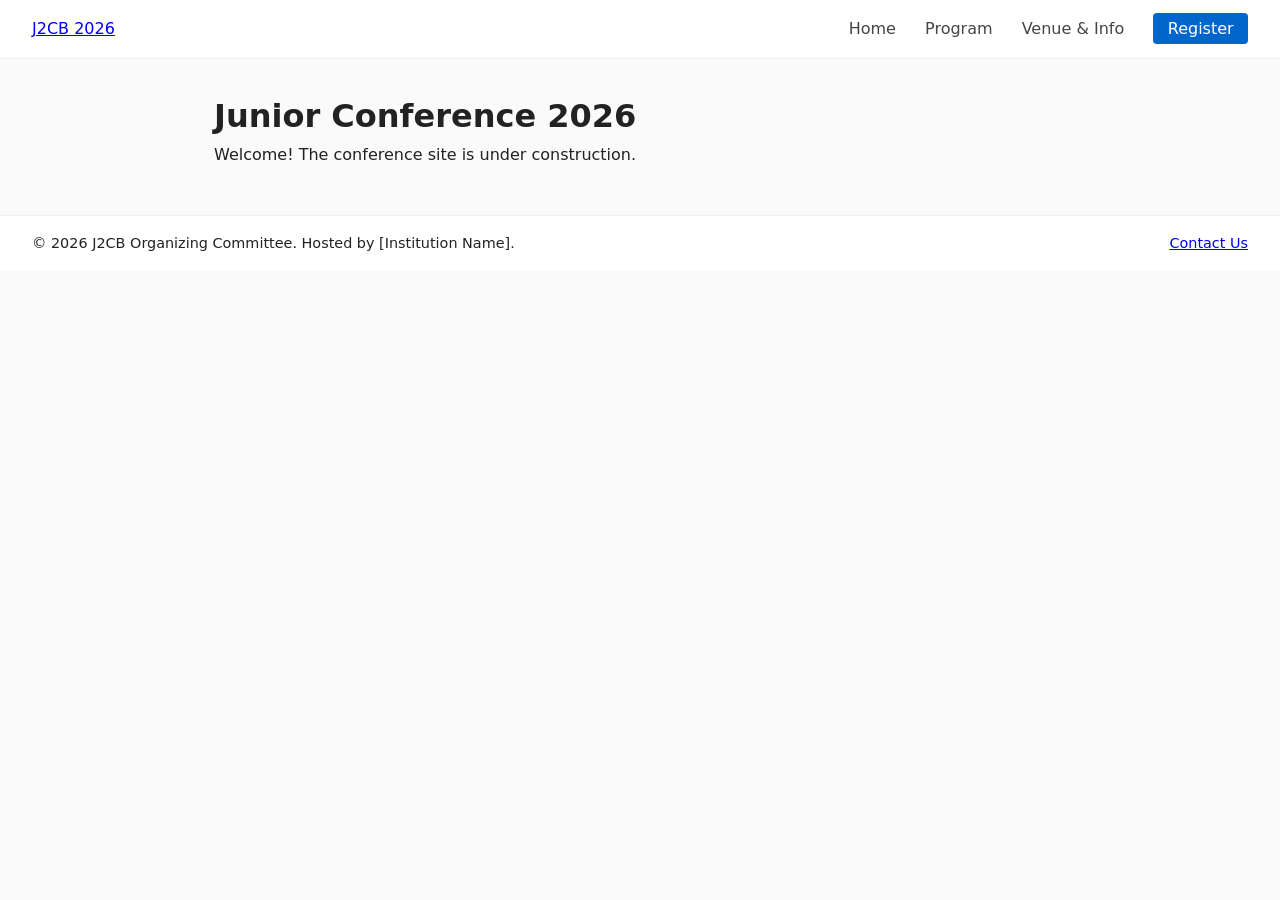
==== index.html @ 488cbafb "initialize project directory structure and base template" ====
<!DOCTYPE html>
<html lang="en">
<head>
  <meta charset="UTF-8">
  <meta name="viewport" content="width=device-width, initial-scale=1.0">
  <title>J2CB 2026</title>
  <link rel="stylesheet" href="css/style.css">
</head>
<body>
  <div id="site-header"></div>

  <main class="container">
    <h1>Junior Conference 2026</h1>
    <p>Welcome! The conference site is under construction.</p>
  </main>

  <div id="site-footer"></div>
  <script src="js/nav.js"></script>
</body>
</html>
---- css/style.css ----
* { box-sizing: border-box; margin: 0; padding: 0; }
body { font-family: system-ui, -apple-system, sans-serif; line-height: 1.6; color: #222; background: #fafafa; }
.navbar, .footer { display: flex; justify-content: space-between; align-items: center; padding: 1rem 2rem; background: #fff; border-bottom: 1px solid #eee; }
.footer { border-top: 1px solid #eee; border-bottom: none; margin-top: 3rem; font-size: 0.9rem; }
.nav-links a { margin-left: 1.5rem; text-decoration: none; color: #444; font-weight: 500; }
.nav-links a:hover { color: #000; }
.btn-cta { background: #0066cc; color: #fff !important; padding: 0.4rem 0.9rem; border-radius: 4px; }
.container { max-width: 900px; margin: 2rem auto; padding: 0 1.5rem; }
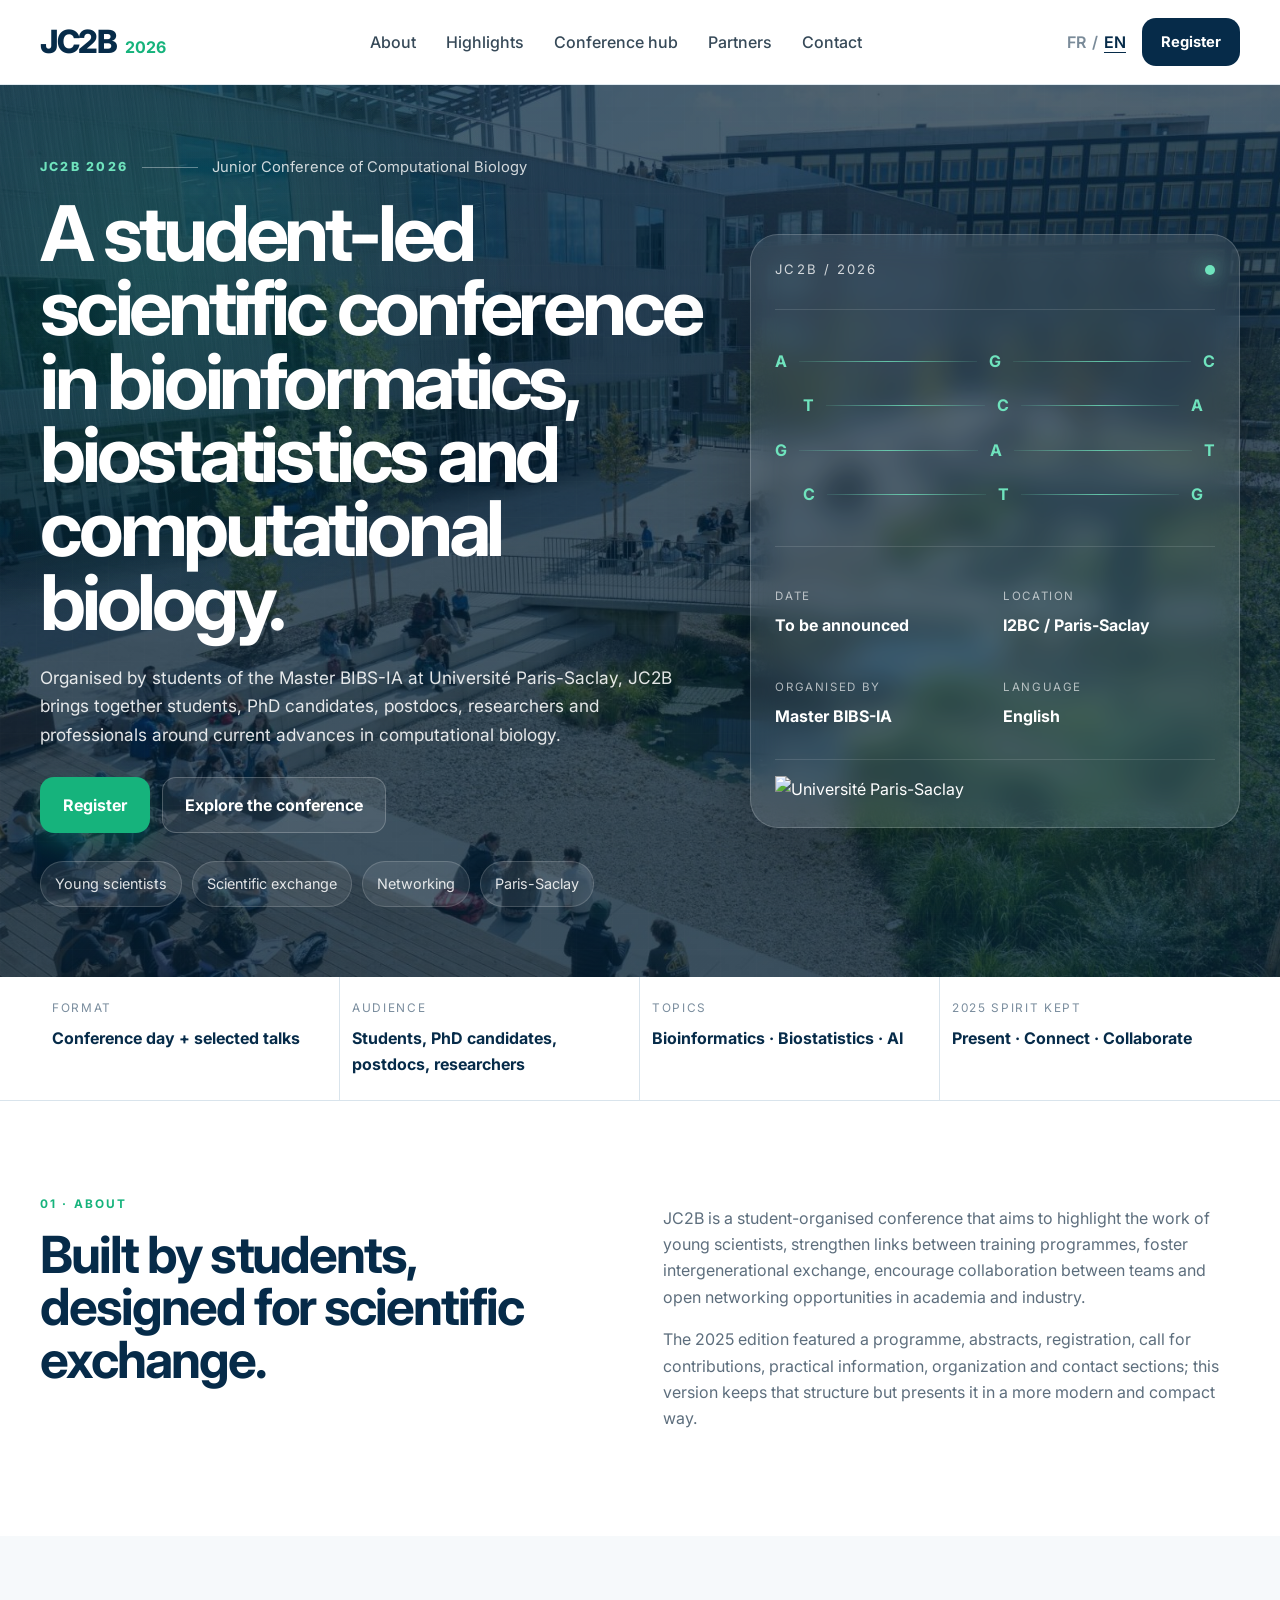
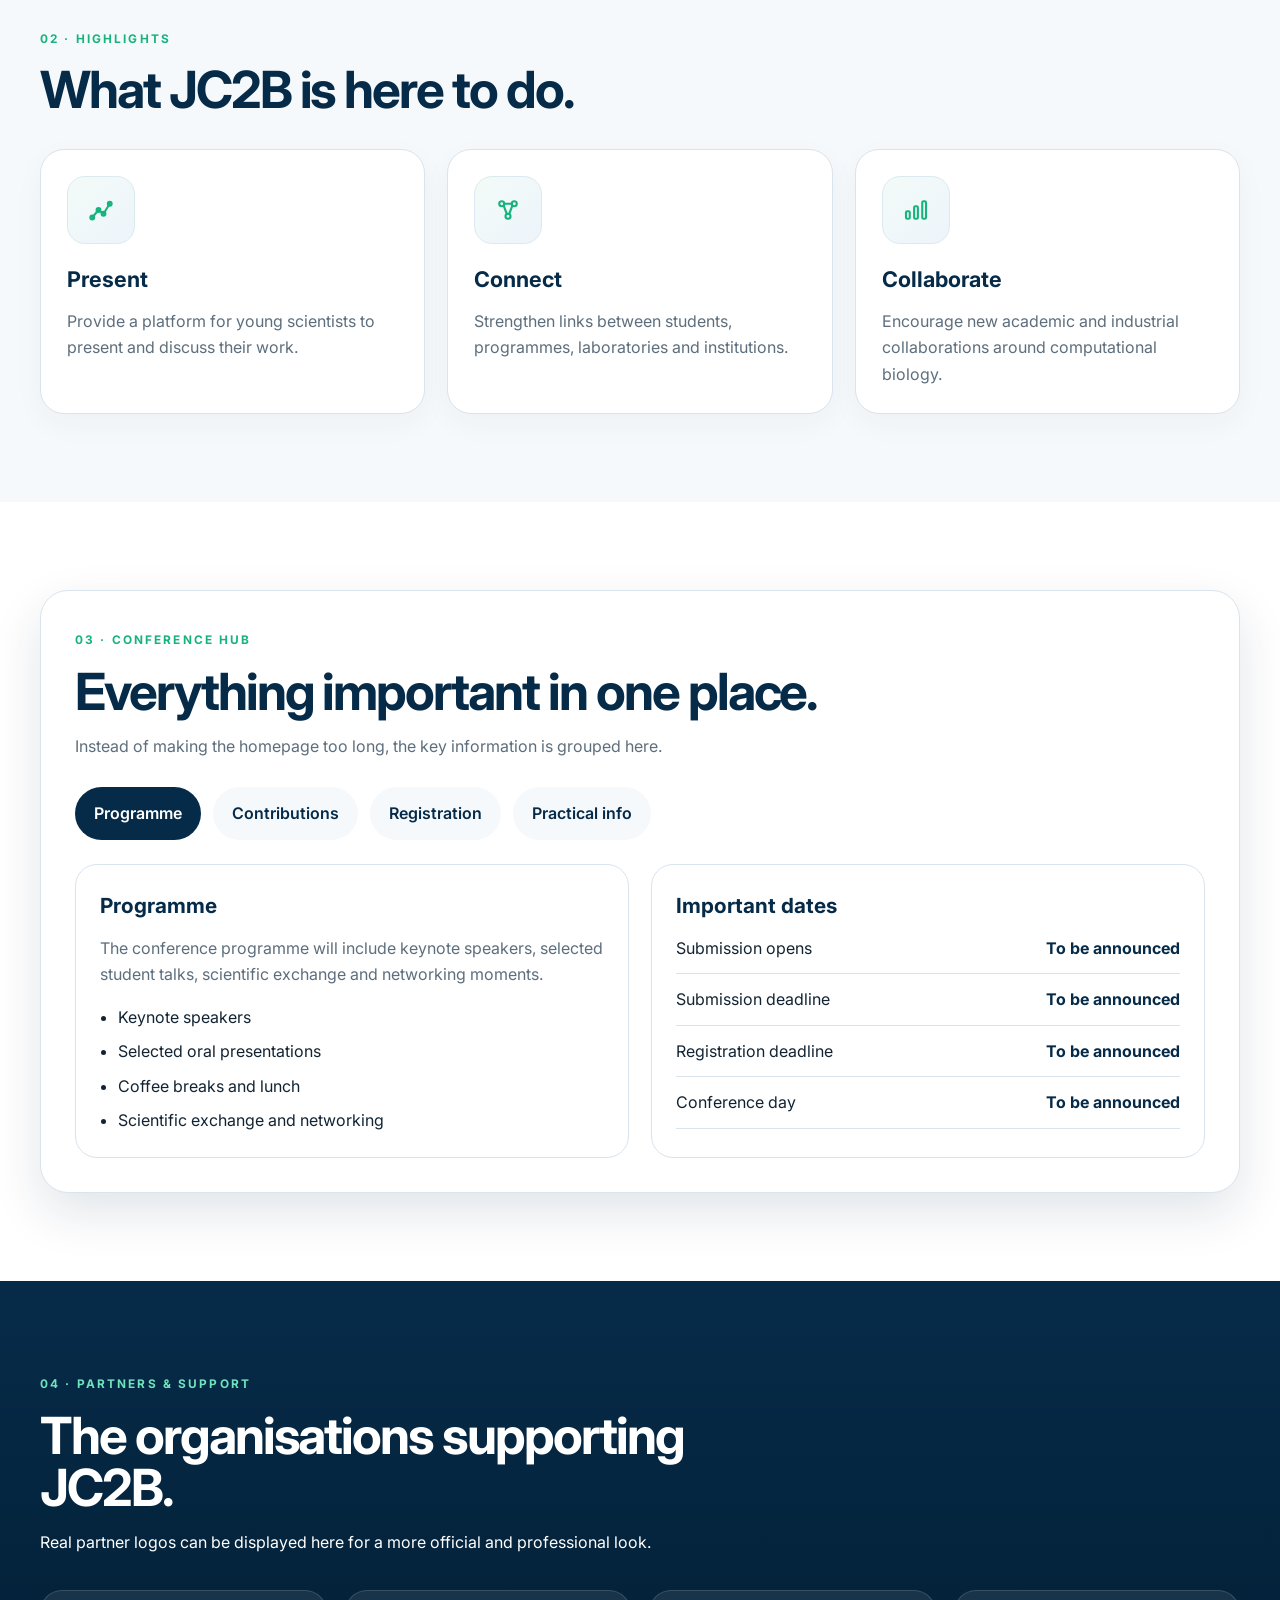
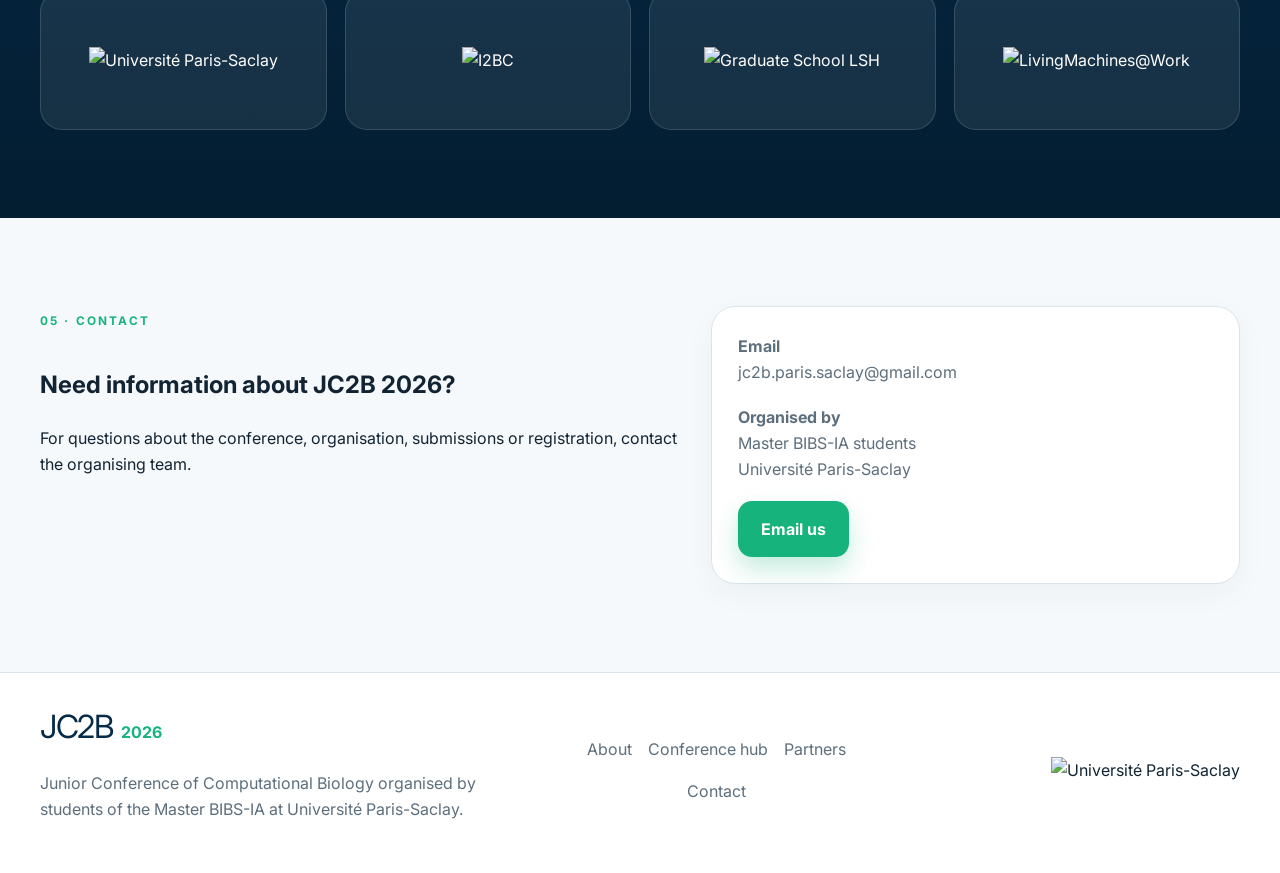
==== commit 0047d6aa: "Redesign JC2B 2026 homepage" ====
--- a/index.html
+++ b/index.html
@@ -1,20 +1,501 @@
 <!DOCTYPE html>
 <html lang="en">
 <head>
-  <meta charset="UTF-8">
-  <meta name="viewport" content="width=device-width, initial-scale=1.0">
-  <title>J2CB 2026</title>
-  <link rel="stylesheet" href="css/style.css">
+  <meta charset="UTF-8" />
+  <meta name="viewport" content="width=device-width, initial-scale=1.0" />
+  <title>JC2B 2026 | Junior Conference of Computational Biology</title>
+  <meta
+    name="description"
+    content="JC2B 2026 — Junior Conference of Computational Biology organised by students of the Master BIBS-IA at Université Paris-Saclay."
+  />
+  <meta name="theme-color" content="#062b49" />
+  <link rel="preconnect" href="https://fonts.googleapis.com" />
+  <link rel="preconnect" href="https://fonts.gstatic.com" crossorigin />
+  <link
+    href="https://fonts.googleapis.com/css2?family=Inter:wght@400;500;600;700;800&display=swap"
+    rel="stylesheet"
+  />
+  <link rel="stylesheet" href="css/style.css" />
 </head>
 <body>
-  <div id="site-header"></div>
-
-  <main class="container">
-    <h1>Junior Conference 2026</h1>
-    <p>Welcome! The conference site is under construction.</p>
+
+  <a class="skip-link" href="#main-content">Skip to content</a>
+
+  <!-- HEADER -->
+  <header class="site-header" id="top">
+    <div class="container nav-wrap">
+      <a href="#top" class="brand">
+        <span class="brand-main">JC2B</span>
+        <span class="brand-year">2026</span>
+      </a>
+
+      <nav class="desktop-nav" aria-label="Main navigation">
+        <a href="#about" data-i18n="navAbout">About</a>
+        <a href="#highlights" data-i18n="navHighlights">Highlights</a>
+        <a href="#hub" data-i18n="navHub">Conference hub</a>
+        <a href="#partners" data-i18n="navPartners">Partners</a>
+        <a href="#contact" data-i18n="navContact">Contact</a>
+      </nav>
+
+      <div class="nav-actions">
+        <div class="lang-switch" aria-label="Language switcher">
+          <button type="button" id="lang-fr">FR</button>
+          <span>/</span>
+          <button type="button" id="lang-en" class="active">EN</button>
+        </div>
+
+        <a href="#register" class="btn btn-sm btn-light" data-i18n="register">
+          Register
+        </a>
+
+        <button
+          class="menu-toggle"
+          id="menuToggle"
+          aria-label="Open mobile menu"
+          aria-expanded="false"
+          aria-controls="mobileMenu"
+          type="button"
+        >
+          <span></span><span></span><span></span>
+        </button>
+      </div>
+    </div>
+
+    <!-- MOBILE MENU -->
+    <div class="mobile-menu" id="mobileMenu">
+      <div class="mobile-menu-inner">
+        <a href="#about" data-i18n="navAbout">About</a>
+        <a href="#highlights" data-i18n="navHighlights">Highlights</a>
+        <a href="#hub" data-i18n="navHub">Conference hub</a>
+        <a href="#partners" data-i18n="navPartners">Partners</a>
+        <a href="#contact" data-i18n="navContact">Contact</a>
+        <a href="#register" class="btn btn-primary mobile-register" data-i18n="register">Register</a>
+      </div>
+    </div>
+  </header>
+
+  <main id="main-content">
+
+    <!-- HERO -->
+    <section class="hero">
+      <div class="hero-overlay"></div>
+      <div class="hero-grid"></div>
+
+      <div class="container hero-layout">
+        <div class="hero-copy">
+          <div class="hero-kicker-row">
+            <span class="eyebrow">JC2B 2026</span>
+            <span class="hero-line"></span>
+            <span class="hero-meta" data-i18n="heroMeta">
+              Junior Conference of Computational Biology
+            </span>
+          </div>
+
+          <h1 data-i18n="heroTitle">
+            A student-led scientific conference in
+            bioinformatics, biostatistics and computational biology.
+          </h1>
+
+          <p class="hero-lead" data-i18n="heroLead">
+            Organised by students of the Master BIBS-IA at Université Paris-Saclay,
+            JC2B brings together students, PhD candidates, postdocs, researchers and
+            professionals around current advances in computational biology.
+          </p>
+
+          <div class="hero-actions">
+            <a href="#register" class="btn btn-primary" data-i18n="register">Register</a>
+            <a href="#hub" class="btn btn-ghost" data-i18n="exploreConference">Explore the conference</a>
+          </div>
+
+          <div class="hero-chips">
+            <span data-i18n="chip1">Young scientists</span>
+            <span data-i18n="chip2">Scientific exchange</span>
+            <span data-i18n="chip3">Networking</span>
+            <span data-i18n="chip4">Paris-Saclay</span>
+          </div>
+        </div>
+
+        <aside class="hero-panel">
+          <div class="panel-top">
+            <span>JC2B / 2026</span>
+            <span class="live-dot"></span>
+          </div>
+
+          <div class="panel-visual" aria-hidden="true">
+            <div class="seq-row">
+              <span>A</span><i></i><span>G</span><i></i><span>C</span>
+            </div>
+            <div class="seq-row shift">
+              <span>T</span><i></i><span>C</span><i></i><span>A</span>
+            </div>
+            <div class="seq-row">
+              <span>G</span><i></i><span>A</span><i></i><span>T</span>
+            </div>
+            <div class="seq-row shift">
+              <span>C</span><i></i><span>T</span><i></i><span>G</span>
+            </div>
+          </div>
+
+          <div class="panel-info-grid">
+            <div class="panel-info">
+              <span data-i18n="dateLabel">Date</span>
+              <strong data-i18n="tba">To be announced</strong>
+            </div>
+            <div class="panel-info">
+              <span data-i18n="locationLabel">Location</span>
+              <strong>I2BC / Paris-Saclay</strong>
+            </div>
+            <div class="panel-info">
+              <span data-i18n="organisedBy">Organised by</span>
+              <strong>Master BIBS-IA</strong>
+            </div>
+            <div class="panel-info">
+              <span data-i18n="languageLabel">Language</span>
+              <strong data-i18n="english">English</strong>
+            </div>
+          </div>
+
+          <div class="panel-footer">
+            <img
+              src="images/logos/universite-paris-saclay.png"
+              alt="Université Paris-Saclay"
+              class="hero-logo"
+            />
+          </div>
+        </aside>
+      </div>
+    </section>
+
+    <!-- QUICK FACTS BAR -->
+    <section class="facts-bar">
+      <div class="container facts-grid">
+        <div class="fact">
+          <span class="fact-label" data-i18n="fact1Label">Format</span>
+          <strong data-i18n="fact1Value">Conference day + selected talks</strong>
+        </div>
+        <div class="fact">
+          <span class="fact-label" data-i18n="fact2Label">Audience</span>
+          <strong data-i18n="fact2Value">Students, PhD candidates, postdocs, researchers</strong>
+        </div>
+        <div class="fact">
+          <span class="fact-label" data-i18n="fact3Label">Topics</span>
+          <strong data-i18n="fact3Value">Bioinformatics · Biostatistics · AI</strong>
+        </div>
+        <div class="fact">
+          <span class="fact-label" data-i18n="fact4Label">2025 spirit kept</span>
+          <strong data-i18n="fact4Value">Present · Connect · Collaborate</strong>
+        </div>
+      </div>
+    </section>
+
+    <!-- ABOUT -->
+    <section class="section" id="about">
+      <div class="container intro-grid">
+        <div class="section-title-block">
+          <span class="section-tag">01 · <span data-i18n="aboutLabel">About</span></span>
+          <h2 data-i18n="aboutTitle">
+            Built by students, designed for scientific exchange.
+          </h2>
+        </div>
+
+        <div class="section-copy">
+          <p data-i18n="aboutP1">
+            JC2B is a student-organised conference that aims to highlight the work
+            of young scientists, strengthen links between training programmes, foster
+            intergenerational exchange, encourage collaboration between teams and open
+            networking opportunities in academia and industry.
+          </p>
+          <p data-i18n="aboutP2">
+            The 2025 edition featured a programme, abstracts, registration, call for
+            contributions, practical information, organization and contact sections;
+            this version keeps that structure but presents it in a more modern and
+            compact way.
+          </p>
+        </div>
+      </div>
+    </section>
+
+    <!-- HIGHLIGHTS -->
+    <section class="section section-soft" id="highlights">
+      <div class="container">
+        <div class="section-head">
+          <span class="section-tag">02 · <span data-i18n="highlightsLabel">Highlights</span></span>
+          <h2 data-i18n="highlightsTitle">What JC2B is here to do.</h2>
+        </div>
+
+        <div class="cards-3">
+          <article class="info-card">
+            <div class="icon-box">
+              <svg viewBox="0 0 24 24" aria-hidden="true">
+                <path d="M5 18 L10 12 L14 15 L19 7" />
+                <circle cx="5" cy="18" r="1.5" />
+                <circle cx="10" cy="12" r="1.5" />
+                <circle cx="14" cy="15" r="1.5" />
+                <circle cx="19" cy="7" r="1.5" />
+              </svg>
+            </div>
+            <h3 data-i18n="card1Title">Present</h3>
+            <p data-i18n="card1Text">
+              Provide a platform for young scientists to present and discuss their work.
+            </p>
+          </article>
+
+          <article class="info-card">
+            <div class="icon-box">
+              <svg viewBox="0 0 24 24" aria-hidden="true">
+                <circle cx="7" cy="7" r="2" />
+                <circle cx="17" cy="7" r="2" />
+                <circle cx="12" cy="17" r="2" />
+                <path d="M8.5 8.5 L11 15 M15.5 8.5 L13 15 M9 7 H15" />
+              </svg>
+            </div>
+            <h3 data-i18n="card2Title">Connect</h3>
+            <p data-i18n="card2Text">
+              Strengthen links between students, programmes, laboratories and institutions.
+            </p>
+          </article>
+
+          <article class="info-card">
+            <div class="icon-box">
+              <svg viewBox="0 0 24 24" aria-hidden="true">
+                <rect x="4" y="13" width="3" height="6" rx="1" />
+                <rect x="10.5" y="9" width="3" height="10" rx="1" />
+                <rect x="17" y="5" width="3" height="14" rx="1" />
+              </svg>
+            </div>
+            <h3 data-i18n="card3Title">Collaborate</h3>
+            <p data-i18n="card3Text">
+              Encourage new academic and industrial collaborations around computational biology.
+            </p>
+          </article>
+        </div>
+      </div>
+    </section>
+
+    <!-- SMART HUB -->
+    <section class="section" id="hub">
+      <div class="container hub-wrap">
+        <div class="section-head compact">
+          <span class="section-tag">03 · <span data-i18n="hubLabel">Conference hub</span></span>
+          <h2 data-i18n="hubTitle">Everything important in one place.</h2>
+          <p data-i18n="hubIntro">
+            Instead of making the homepage too long, the key information is grouped here.
+          </p>
+        </div>
+
+        <div class="hub-tabs" role="tablist" aria-label="Conference information tabs">
+          <button class="tab-btn active" type="button" data-tab="programme" role="tab" aria-selected="true" data-i18n="tabProgramme">Programme</button>
+          <button class="tab-btn" type="button" data-tab="contributions" role="tab" aria-selected="false" data-i18n="tabContributions">Contributions</button>
+          <button class="tab-btn" type="button" data-tab="registration" role="tab" aria-selected="false" data-i18n="tabRegistration">Registration</button>
+          <button class="tab-btn" type="button" data-tab="practical" role="tab" aria-selected="false" data-i18n="tabPractical">Practical info</button>
+        </div>
+
+        <div class="hub-panels">
+          <!-- PROGRAMME -->
+          <div class="tab-panel active" id="programme">
+            <div class="panel-grid-2">
+              <div class="mini-panel">
+                <h3 data-i18n="programmeTitle">Programme</h3>
+                <p data-i18n="programmeText">
+                  The conference programme will include keynote speakers, selected student talks,
+                  scientific exchange and networking moments.
+                </p>
+                <ul class="clean-list">
+                  <li data-i18n="programmeItem1">Keynote speakers</li>
+                  <li data-i18n="programmeItem2">Selected oral presentations</li>
+                  <li data-i18n="programmeItem3">Coffee breaks and lunch</li>
+                  <li data-i18n="programmeItem4">Scientific exchange and networking</li>
+                </ul>
+              </div>
+
+              <div class="mini-panel">
+                <h3 data-i18n="datesTitle">Important dates</h3>
+                <div class="date-list">
+                  <div><span data-i18n="submissionOpen">Submission opens</span><strong data-i18n="tba">To be announced</strong></div>
+                  <div><span data-i18n="submissionDeadline">Submission deadline</span><strong data-i18n="tba">To be announced</strong></div>
+                  <div><span data-i18n="registrationDeadline">Registration deadline</span><strong data-i18n="tba">To be announced</strong></div>
+                  <div><span data-i18n="conferenceDay">Conference day</span><strong data-i18n="tba">To be announced</strong></div>
+                </div>
+              </div>
+            </div>
+          </div>
+
+          <!-- CONTRIBUTIONS -->
+          <div class="tab-panel" id="contributions">
+            <div class="panel-grid-2">
+              <div class="mini-panel">
+                <h3 data-i18n="contribTitle">Call for contributions</h3>
+                <p data-i18n="contribText">
+                  JC2B welcomes submissions from students, PhD candidates and young researchers.
+                </p>
+                <ul class="clean-list">
+                  <li data-i18n="contribItem1">Language: English</li>
+                  <li data-i18n="contribItem2">Abstract: concise scientific summary</li>
+                  <li data-i18n="contribItem3">At least one author present at the event</li>
+                  <li data-i18n="contribItem4">Full 2026 guidelines coming soon</li>
+                </ul>
+              </div>
+
+              <div class="mini-panel accent-panel">
+                <h3 data-i18n="scopeTitle">Scientific scope</h3>
+                <div class="scope-tags">
+                  <span>Bioinformatics</span>
+                  <span>Biostatistics</span>
+                  <span>Computational Biology</span>
+                  <span>Artificial Intelligence</span>
+                  <span>Genomics & Omics</span>
+                  <span>Biomedical Data Science</span>
+                </div>
+              </div>
+            </div>
+          </div>
+
+          <!-- REGISTRATION -->
+          <div class="tab-panel" id="registration">
+            <div class="panel-grid-2">
+              <div class="mini-panel" id="register">
+                <h3 data-i18n="registrationTitle">Registration</h3>
+                <p data-i18n="registrationText">
+                  Participation will be free and registration will be required for logistical reasons.
+                </p>
+                <ul class="clean-list">
+                  <li data-i18n="registrationItem1">Access to all sessions</li>
+                  <li data-i18n="registrationItem2">Lunch / buffet</li>
+                  <li data-i18n="registrationItem3">Coffee breaks</li>
+                  <li data-i18n="registrationItem4">Conference materials / goodies while stocks last</li>
+                </ul>
+                <a href="#" class="btn btn-primary disabled-btn" aria-disabled="true" data-i18n="registrationSoon">Registration opening soon</a>
+              </div>
+
+              <div class="mini-panel">
+                <h3 data-i18n="faqTitle">FAQ</h3>
+                <div class="faq-list">
+                  <details open>
+                    <summary data-i18n="faqQ1">Is registration mandatory?</summary>
+                    <p data-i18n="faqA1">Yes, for logistics, meals, badges and room capacity.</p>
+                  </details>
+                  <details>
+                    <summary data-i18n="faqQ2">Can I cancel my registration?</summary>
+                    <p data-i18n="faqA2">Yes. Cancellation details will be confirmed for the 2026 edition.</p>
+                  </details>
+                </div>
+              </div>
+            </div>
+          </div>
+
+          <!-- PRACTICAL -->
+          <div class="tab-panel" id="practical">
+            <div class="panel-grid-2">
+              <div class="mini-panel">
+                <h3 data-i18n="practicalTitle">Practical information</h3>
+                <p data-i18n="practicalText">
+                  The conference venue, full access details and transportation information will be published here.
+                </p>
+                <div class="address-block">
+                  <strong data-i18n="venueLabel">Venue</strong>
+                  <p>I2BC – Building 21<br />1 Avenue de la Terrasse<br />91190 Gif-sur-Yvette</p>
+                </div>
+              </div>
+
+              <div class="mini-panel">
+                <h3 data-i18n="accessTitle">Access</h3>
+                <ul class="clean-list">
+                  <li data-i18n="access1">Public transport access details coming soon</li>
+                  <li data-i18n="access2">Walking / bus options from nearby stations</li>
+                  <li data-i18n="access3">Parking information to be confirmed</li>
+                  <li data-i18n="access4">Map and directions will be added</li>
+                </ul>
+              </div>
+            </div>
+          </div>
+        </div>
+      </div>
+    </section>
+
+    <!-- PARTNERS -->
+    <section class="section section-deep" id="partners">
+      <div class="container">
+        <div class="section-head section-head-light">
+          <span class="section-tag light">04 · <span data-i18n="partnersLabel">Partners & support</span></span>
+          <h2 data-i18n="partnersTitle">The organisations supporting JC2B.</h2>
+          <p data-i18n="partnersText">
+            Real partner logos can be displayed here for a more official and professional look.
+          </p>
+        </div>
+
+        <div class="logo-grid">
+          <div class="logo-card">
+            <img src="images/logos/universite-paris-saclay.png" alt="Université Paris-Saclay" />
+          </div>
+          <div class="logo-card">
+            <img src="images/logos/i2bc.png" alt="I2BC" />
+          </div>
+          <div class="logo-card">
+            <img src="images/logos/graduate-school-lsh.png" alt="Graduate School LSH" />
+          </div>
+          <div class="logo-card">
+            <img src="images/logos/livingmachinesatwork.png" alt="LivingMachines@Work" />
+          </div>
+        </div>
+      </div>
+    </section>
+
+    <!-- CONTACT / FOOTER CTA -->
+    <section class="section section-soft" id="contact">
+      <div class="container contact-grid">
+        <div>
+          <span class="section-tag">05 · <span data-i18n="contactLabel">Contact</span></span>
+          <h2 data-i18n="contactTitle">Need information about JC2B 2026?</h2>
+          <p data-i18n="contactText">
+            For questions about the conference, organisation, submissions or registration,
+            contact the organising team.
+          </p>
+        </div>
+
+        <div class="contact-card">
+          <p><strong>Email</strong><br />jc2b.paris.saclay@gmail.com</p>
+          <p><strong data-i18n="organisedBy">Organised by</strong><br />Master BIBS-IA students<br />Université Paris-Saclay</p>
+          <a href="mailto:jc2b.paris.saclay@gmail.com" class="btn btn-primary" data-i18n="emailUs">
+            Email us
+          </a>
+        </div>
+      </div>
+    </section>
+
   </main>
 
-  <div id="site-footer"></div>
-  <script src="js/nav.js"></script>
+  <!-- FOOTER -->
+  <footer class="site-footer">
+    <div class="container footer-wrap">
+      <div class="footer-brand">
+        <div class="footer-brand-top">
+          <span class="brand-main">JC2B</span>
+          <span class="brand-year">2026</span>
+        </div>
+        <p data-i18n="footerText">
+          Junior Conference of Computational Biology organised by students of the Master BIBS-IA at Université Paris-Saclay.
+        </p>
+      </div>
+
+      <div class="footer-links">
+        <a href="#about" data-i18n="navAbout">About</a>
+        <a href="#hub" data-i18n="navHub">Conference hub</a>
+        <a href="#partners" data-i18n="navPartners">Partners</a>
+        <a href="#contact" data-i18n="navContact">Contact</a>
+      </div>
+
+      <div class="footer-logo-box">
+        <img src="images/logos/universite-paris-saclay.png" alt="Université Paris-Saclay" />
+      </div>
+    </div>
+  </footer>
+
+  <!-- BACK TO TOP -->
+  <button id="backToTop" class="back-to-top" aria-label="Back to top" type="button">
+    ↑
+  </button>
+
+  <script src="js/app.js"></script>
+  <script src="js/i18n.js"></script>
 </body>
 </html>
--- a/css/style.css
+++ b/css/style.css
@@ -1,8 +1,960 @@
-* { box-sizing: border-box; margin: 0; padding: 0; }
-body { font-family: system-ui, -apple-system, sans-serif; line-height: 1.6; color: #222; background: #fafafa; }
-.navbar, .footer { display: flex; justify-content: space-between; align-items: center; padding: 1rem 2rem; background: #fff; border-bottom: 1px solid #eee; }
-.footer { border-top: 1px solid #eee; border-bottom: none; margin-top: 3rem; font-size: 0.9rem; }
-.nav-links a { margin-left: 1.5rem; text-decoration: none; color: #444; font-weight: 500; }
-.nav-links a:hover { color: #000; }
-.btn-cta { background: #0066cc; color: #fff !important; padding: 0.4rem 0.9rem; border-radius: 4px; }
-.container { max-width: 900px; margin: 2rem auto; padding: 0 1.5rem; }+:root {
+  --navy: #062b49;
+  --navy-2: #0b3f66;
+  --navy-3: #031d31;
+  --green: #16b37c;
+  --green-2: #6fe3bd;
+  --ice: #eef6fb;
+  --soft: #f6f9fb;
+  --white: #ffffff;
+  --text: #122433;
+  --muted: #5d6e7d;
+  --line: #d9e4ec;
+  --shadow: 0 20px 50px rgba(6, 43, 73, 0.12);
+  --radius: 24px;
+  --container: 1200px;
+  --header-h: 84px;
+}
+
+*,
+*::before,
+*::after {
+  box-sizing: border-box;
+}
+
+html {
+  scroll-behavior: smooth;
+}
+
+body {
+  margin: 0;
+  font-family: "Inter", sans-serif;
+  color: var(--text);
+  background: #fff;
+  line-height: 1.65;
+}
+
+img {
+  max-width: 100%;
+  display: block;
+}
+
+a {
+  color: inherit;
+  text-decoration: none;
+}
+
+button {
+  font: inherit;
+}
+
+.skip-link {
+  position: absolute;
+  top: -50px;
+  left: 14px;
+  background: var(--navy);
+  color: white;
+  padding: 10px 14px;
+  z-index: 300;
+  border-radius: 8px;
+}
+
+.skip-link:focus {
+  top: 12px;
+}
+
+.container {
+  width: min(var(--container), calc(100% - 40px));
+  margin: 0 auto;
+}
+
+.section {
+  padding: 88px 0;
+}
+
+.section-soft {
+  background: var(--soft);
+}
+
+.section-deep {
+  background: linear-gradient(180deg, var(--navy) 0%, var(--navy-3) 100%);
+  color: white;
+}
+
+.section-tag {
+  display: inline-block;
+  margin-bottom: 14px;
+  color: var(--green);
+  text-transform: uppercase;
+  letter-spacing: 0.18em;
+  font-weight: 700;
+  font-size: 0.74rem;
+}
+
+.section-tag.light {
+  color: var(--green-2);
+}
+
+.section-head {
+  max-width: 760px;
+  margin-bottom: 34px;
+}
+
+.section-head.compact {
+  margin-bottom: 22px;
+}
+
+.section-head h2,
+.section-title-block h2 {
+  margin: 0 0 14px;
+  font-size: clamp(2rem, 4vw, 3.5rem);
+  line-height: 1.02;
+  letter-spacing: -0.04em;
+  color: var(--navy);
+}
+
+.section-head p,
+.section-copy p,
+.contact-card p,
+.footer-brand p {
+  color: var(--muted);
+}
+
+.section-head-light h2,
+.section-head-light p {
+  color: white;
+}
+
+.site-header {
+  position: sticky;
+  top: 0;
+  z-index: 200;
+  background: rgba(255,255,255,0.92);
+  backdrop-filter: blur(14px);
+  border-bottom: 1px solid rgba(217, 228, 236, 0.8);
+}
+
+.nav-wrap {
+  min-height: var(--header-h);
+  display: flex;
+  align-items: center;
+  justify-content: space-between;
+  gap: 24px;
+}
+
+.brand {
+  display: inline-flex;
+  align-items: baseline;
+  gap: 8px;
+  font-weight: 800;
+}
+
+.brand-main {
+  font-size: 2rem;
+  letter-spacing: -0.04em;
+  color: var(--navy);
+}
+
+.brand-year {
+  font-size: 1rem;
+  color: var(--green);
+  font-weight: 700;
+}
+
+.desktop-nav {
+  display: flex;
+  gap: 30px;
+  align-items: center;
+}
+
+.desktop-nav a {
+  color: #364958;
+  font-weight: 500;
+}
+
+.desktop-nav a:hover {
+  color: var(--navy);
+}
+
+.nav-actions {
+  display: flex;
+  align-items: center;
+  gap: 16px;
+}
+
+.lang-switch {
+  display: inline-flex;
+  gap: 6px;
+  align-items: center;
+  color: #7a8b99;
+  font-weight: 600;
+}
+
+.lang-switch button {
+  border: 0;
+  background: transparent;
+  color: #7a8b99;
+  cursor: pointer;
+  padding: 0;
+}
+
+.lang-switch button.active {
+  color: var(--navy);
+  text-decoration: underline;
+  text-underline-offset: 4px;
+}
+
+.btn {
+  display: inline-flex;
+  align-items: center;
+  justify-content: center;
+  padding: 14px 22px;
+  border-radius: 14px;
+  border: 1px solid transparent;
+  transition: 0.25s ease;
+  font-weight: 700;
+  cursor: pointer;
+}
+
+.btn-sm {
+  padding: 11px 18px;
+  font-size: 0.92rem;
+}
+
+.btn-primary {
+  background: var(--green);
+  color: white;
+  box-shadow: 0 12px 24px rgba(22, 179, 124, 0.25);
+}
+
+.btn-primary:hover {
+  transform: translateY(-2px);
+  background: #11996a;
+}
+
+.btn-ghost {
+  background: rgba(255,255,255,0.08);
+  color: white;
+  border-color: rgba(255,255,255,0.22);
+}
+
+.btn-ghost:hover {
+  background: rgba(255,255,255,0.14);
+}
+
+.btn-light {
+  background: var(--navy);
+  color: white;
+}
+
+.btn-light:hover {
+  background: var(--navy-2);
+}
+
+.btn-outline {
+  border: 1px solid var(--line);
+  color: var(--navy);
+  background: white;
+}
+
+.btn-outline:hover {
+  border-color: var(--green);
+}
+
+.disabled-btn {
+  pointer-events: none;
+  opacity: 0.9;
+}
+
+.menu-toggle {
+  display: none;
+  width: 48px;
+  height: 48px;
+  border: 1px solid var(--line);
+  background: white;
+  border-radius: 12px;
+  padding: 10px;
+  cursor: pointer;
+}
+
+.menu-toggle span {
+  display: block;
+  width: 100%;
+  height: 2px;
+  background: var(--navy);
+  margin: 6px 0;
+  border-radius: 999px;
+}
+
+.mobile-menu {
+  display: none;
+  border-top: 1px solid var(--line);
+  background: white;
+}
+
+.mobile-menu.open {
+  display: block;
+}
+
+.mobile-menu-inner {
+  width: min(var(--container), calc(100% - 40px));
+  margin: 0 auto;
+  padding: 20px 0 26px;
+  display: flex;
+  flex-direction: column;
+  gap: 16px;
+}
+
+.mobile-register {
+  margin-top: 6px;
+}
+
+/* HERO */
+.hero {
+  position: relative;
+  min-height: calc(100vh - var(--header-h));
+  display: flex;
+  align-items: center;
+  background:
+    linear-gradient(rgba(4, 30, 49, 0.70), rgba(4, 30, 49, 0.78)),
+    url("../images/backgrounds/photos-campus-saclay-03-min-vf.jpg") center center / cover no-repeat;
+  overflow: hidden;
+  color: white;
+}
+
+.hero-overlay {
+  position: absolute;
+  inset: 0;
+  background:
+    radial-gradient(circle at 12% 20%, rgba(22, 179, 124, 0.18), transparent 28%),
+    radial-gradient(circle at 85% 72%, rgba(111, 227, 189, 0.10), transparent 25%);
+}
+
+.hero-grid {
+  position: absolute;
+  inset: 0;
+  background-image:
+    linear-gradient(rgba(255,255,255,0.06) 1px, transparent 1px),
+    linear-gradient(90deg, rgba(255,255,255,0.06) 1px, transparent 1px);
+  background-size: 36px 36px;
+  opacity: 0.16;
+}
+
+.hero-layout {
+  position: relative;
+  z-index: 2;
+  display: grid;
+  grid-template-columns: 1.15fr 0.85fr;
+  gap: 48px;
+  align-items: center;
+  padding: 70px 0;
+}
+
+.hero-kicker-row {
+  display: flex;
+  align-items: center;
+  gap: 14px;
+  flex-wrap: wrap;
+  margin-bottom: 18px;
+}
+
+.eyebrow {
+  text-transform: uppercase;
+  letter-spacing: 0.18em;
+  font-size: 0.78rem;
+  font-weight: 800;
+  color: var(--green-2);
+}
+
+.hero-line {
+  width: 56px;
+  height: 1px;
+  background: rgba(255,255,255,0.36);
+}
+
+.hero-meta {
+  color: rgba(255,255,255,0.8);
+  font-size: 0.92rem;
+}
+
+.hero-copy h1 {
+  margin: 0;
+  max-width: 820px;
+  font-size: clamp(2.8rem, 6vw, 5.8rem);
+  line-height: 0.96;
+  letter-spacing: -0.055em;
+}
+
+.hero-lead {
+  max-width: 760px;
+  margin: 24px 0 0;
+  font-size: 1.08rem;
+  color: rgba(255,255,255,0.88);
+}
+
+.hero-actions {
+  display: flex;
+  gap: 12px;
+  flex-wrap: wrap;
+  margin-top: 28px;
+}
+
+.hero-chips {
+  display: flex;
+  flex-wrap: wrap;
+  gap: 10px;
+  margin-top: 28px;
+}
+
+.hero-chips span {
+  padding: 10px 14px;
+  border-radius: 999px;
+  background: rgba(255,255,255,0.09);
+  border: 1px solid rgba(255,255,255,0.16);
+  color: rgba(255,255,255,0.86);
+  font-size: 0.9rem;
+}
+
+.hero-panel {
+  border-radius: 28px;
+  padding: 24px;
+  background: rgba(255,255,255,0.10);
+  border: 1px solid rgba(255,255,255,0.18);
+  box-shadow: 0 26px 80px rgba(0,0,0,0.25);
+  backdrop-filter: blur(14px);
+  -webkit-backdrop-filter: blur(14px);
+}
+
+.panel-top {
+  display: flex;
+  justify-content: space-between;
+  align-items: center;
+  color: rgba(255,255,255,0.78);
+  font-size: 0.82rem;
+  letter-spacing: 0.16em;
+  text-transform: uppercase;
+}
+
+.live-dot {
+  width: 10px;
+  height: 10px;
+  background: var(--green-2);
+  border-radius: 50%;
+  box-shadow: 0 0 18px rgba(111, 227, 189, 0.8);
+}
+
+.panel-visual {
+  margin: 28px 0;
+  padding: 20px 0;
+  border-top: 1px solid rgba(255,255,255,0.12);
+  border-bottom: 1px solid rgba(255,255,255,0.12);
+}
+
+.seq-row {
+  display: flex;
+  align-items: center;
+  justify-content: space-between;
+  gap: 12px;
+  margin: 18px 0;
+  color: var(--green-2);
+  font-weight: 700;
+}
+
+.seq-row i {
+  flex: 1;
+  height: 1px;
+  background: linear-gradient(90deg, rgba(111,227,189,0.1), rgba(111,227,189,0.8), rgba(111,227,189,0.1));
+}
+
+.seq-row.shift {
+  padding-left: 28px;
+  padding-right: 12px;
+}
+
+.panel-info-grid {
+  display: grid;
+  grid-template-columns: repeat(2, 1fr);
+  gap: 16px;
+}
+
+.panel-info {
+  padding: 12px 0;
+}
+
+.panel-info span {
+  display: block;
+  font-size: 0.72rem;
+  color: rgba(255,255,255,0.64);
+  text-transform: uppercase;
+  letter-spacing: 0.14em;
+  margin-bottom: 6px;
+}
+
+.panel-info strong {
+  color: white;
+  font-size: 1rem;
+  line-height: 1.4;
+}
+
+.panel-footer {
+  margin-top: 18px;
+  padding-top: 16px;
+  border-top: 1px solid rgba(255,255,255,0.12);
+}
+
+.hero-logo {
+  max-height: 46px;
+  width: auto;
+  object-fit: contain;
+}
+
+/* FACTS */
+.facts-bar {
+  background: white;
+  border-bottom: 1px solid var(--line);
+}
+
+.facts-grid {
+  display: grid;
+  grid-template-columns: repeat(4, 1fr);
+  gap: 0;
+}
+
+.fact {
+  padding: 22px 12px;
+  border-right: 1px solid var(--line);
+}
+
+.fact:last-child {
+  border-right: none;
+}
+
+.fact-label {
+  display: block;
+  margin-bottom: 6px;
+  font-size: 0.74rem;
+  color: #7a8d9e;
+  text-transform: uppercase;
+  letter-spacing: 0.14em;
+}
+
+.fact strong {
+  color: var(--navy);
+  line-height: 1.4;
+}
+
+/* ABOUT */
+.intro-grid {
+  display: grid;
+  grid-template-columns: 1fr 1fr;
+  gap: 46px;
+  align-items: start;
+}
+
+.section-copy p + p {
+  margin-top: 16px;
+}
+
+/* HIGHLIGHT CARDS */
+.cards-3 {
+  display: grid;
+  grid-template-columns: repeat(3, 1fr);
+  gap: 22px;
+}
+
+.info-card {
+  background: white;
+  border: 1px solid var(--line);
+  border-radius: 24px;
+  padding: 26px;
+  box-shadow: 0 10px 30px rgba(6,43,73,0.04);
+}
+
+.icon-box {
+  width: 68px;
+  height: 68px;
+  display: grid;
+  place-items: center;
+  border-radius: 18px;
+  background: linear-gradient(135deg, #f3fbf8, #edf4fb);
+  border: 1px solid #dce9f0;
+}
+
+.icon-box svg {
+  width: 30px;
+  height: 30px;
+  stroke: var(--green);
+  fill: none;
+  stroke-width: 1.7;
+  stroke-linecap: round;
+  stroke-linejoin: round;
+}
+
+.info-card h3 {
+  margin: 18px 0 10px;
+  color: var(--navy);
+  font-size: 1.35rem;
+}
+
+.info-card p {
+  margin: 0;
+  color: var(--muted);
+}
+
+/* HUB */
+.hub-wrap {
+  background: white;
+  border: 1px solid var(--line);
+  border-radius: 28px;
+  padding: 34px;
+  box-shadow: var(--shadow);
+}
+
+.hub-tabs {
+  display: flex;
+  flex-wrap: wrap;
+  gap: 12px;
+  margin: 28px 0 24px;
+}
+
+.tab-btn {
+  background: var(--soft);
+  color: var(--navy);
+  border: 1px solid transparent;
+  border-radius: 999px;
+  padding: 12px 18px;
+  cursor: pointer;
+  font-weight: 600;
+}
+
+.tab-btn.active {
+  background: var(--navy);
+  color: white;
+}
+
+.hub-panels {
+  position: relative;
+}
+
+.tab-panel {
+  display: none;
+}
+
+.tab-panel.active {
+  display: block;
+}
+
+.panel-grid-2 {
+  display: grid;
+  grid-template-columns: 1fr 1fr;
+  gap: 22px;
+}
+
+.mini-panel {
+  background: #fff;
+  border: 1px solid var(--line);
+  border-radius: 22px;
+  padding: 24px;
+  min-height: 100%;
+}
+
+.mini-panel h3 {
+  margin: 0 0 12px;
+  color: var(--navy);
+  font-size: 1.3rem;
+}
+
+.mini-panel p {
+  margin: 0 0 16px;
+  color: var(--muted);
+}
+
+.accent-panel {
+  background: linear-gradient(135deg, #f7fbff 0%, #effbf7 100%);
+}
+
+.clean-list {
+  margin: 0;
+  padding-left: 18px;
+  color: var(--text);
+}
+
+.clean-list li + li {
+  margin-top: 8px;
+}
+
+.scope-tags {
+  display: flex;
+  flex-wrap: wrap;
+  gap: 10px;
+}
+
+.scope-tags span {
+  display: inline-flex;
+  padding: 10px 14px;
+  background: white;
+  border: 1px solid var(--line);
+  border-radius: 999px;
+  color: var(--navy);
+  font-weight: 600;
+  font-size: 0.95rem;
+}
+
+.date-list {
+  display: grid;
+  gap: 12px;
+}
+
+.date-list div {
+  display: flex;
+  justify-content: space-between;
+  gap: 18px;
+  border-bottom: 1px solid var(--line);
+  padding-bottom: 12px;
+}
+
+.date-list strong {
+  color: var(--navy);
+}
+
+.faq-list details {
+  border-top: 1px solid var(--line);
+  padding: 14px 0;
+}
+
+.faq-list summary {
+  cursor: pointer;
+  color: var(--navy);
+  font-weight: 700;
+}
+
+.faq-list p {
+  margin: 10px 0 0;
+  color: var(--muted);
+}
+
+.address-block {
+  background: var(--soft);
+  border: 1px solid var(--line);
+  border-radius: 18px;
+  padding: 18px;
+}
+
+.address-block strong {
+  color: var(--navy);
+}
+
+/* PARTNERS */
+.logo-grid {
+  display: grid;
+  grid-template-columns: repeat(4, 1fr);
+  gap: 18px;
+}
+
+.logo-card {
+  min-height: 140px;
+  background: rgba(255,255,255,0.08);
+  border: 1px solid rgba(255,255,255,0.14);
+  border-radius: 22px;
+  display: flex;
+  align-items: center;
+  justify-content: center;
+  padding: 20px;
+}
+
+.logo-card img {
+  max-height: 70px;
+  width: auto;
+  object-fit: contain;
+  filter: none;
+}
+
+/* CONTACT */
+.contact-grid {
+  display: grid;
+  grid-template-columns: 1.1fr 0.9fr;
+  gap: 24px;
+  align-items: start;
+}
+
+.contact-card {
+  background: white;
+  border: 1px solid var(--line);
+  border-radius: 24px;
+  padding: 26px;
+  box-shadow: 0 10px 30px rgba(6,43,73,0.04);
+}
+
+.contact-card p {
+  margin: 0 0 18px;
+}
+
+/* FOOTER */
+.site-footer {
+  background: white;
+  border-top: 1px solid var(--line);
+  padding: 28px 0 34px;
+}
+
+.footer-wrap {
+  display: grid;
+  grid-template-columns: 1.3fr 0.8fr 0.9fr;
+  gap: 24px;
+  align-items: center;
+}
+
+.footer-brand-top {
+  display: flex;
+  align-items: baseline;
+  gap: 8px;
+  margin-bottom: 8px;
+}
+
+.footer-links {
+  display: flex;
+  gap: 16px;
+  flex-wrap: wrap;
+  justify-content: center;
+}
+
+.footer-links a {
+  color: var(--muted);
+}
+
+.footer-logo-box {
+  display: flex;
+  justify-content: flex-end;
+}
+
+.footer-logo-box img {
+  max-height: 42px;
+  width: auto;
+}
+
+/* BACK TO TOP */
+.back-to-top {
+  position: fixed;
+  right: 18px;
+  bottom: 18px;
+  width: 52px;
+  height: 52px;
+  border: none;
+  border-radius: 50%;
+  background: var(--navy);
+  color: white;
+  font-size: 1.1rem;
+  box-shadow: 0 14px 30px rgba(6,43,73,0.22);
+  cursor: pointer;
+  opacity: 0;
+  visibility: hidden;
+  transform: translateY(10px);
+  transition: 0.25s ease;
+  z-index: 120;
+}
+
+.back-to-top.show {
+  opacity: 1;
+  visibility: visible;
+  transform: translateY(0);
+}
+
+/* RESPONSIVE */
+@media (max-width: 1100px) {
+  .hero-layout,
+  .intro-grid,
+  .contact-grid,
+  .panel-grid-2,
+  .footer-wrap {
+    grid-template-columns: 1fr;
+  }
+
+  .logo-grid {
+    grid-template-columns: repeat(2, 1fr);
+  }
+
+  .facts-grid {
+    grid-template-columns: repeat(2, 1fr);
+  }
+
+  .fact:nth-child(2) {
+    border-right: none;
+  }
+}
+
+@media (max-width: 900px) {
+  .desktop-nav,
+  .nav-actions > .btn-light {
+    display: none;
+  }
+
+  .menu-toggle {
+    display: block;
+  }
+
+  .cards-3 {
+    grid-template-columns: 1fr;
+  }
+
+  .hero {
+    min-height: auto;
+  }
+
+  .hero-layout {
+    padding: 56px 0;
+  }
+
+  .panel-info-grid {
+    grid-template-columns: 1fr 1fr;
+  }
+}
+
+@media (max-width: 700px) {
+  .container {
+    width: min(var(--container), calc(100% - 28px));
+  }
+
+  .section {
+    padding: 72px 0;
+  }
+
+  .hub-wrap {
+    padding: 22px;
+  }
+
+  .facts-grid,
+  .logo-grid,
+  .panel-info-grid {
+    grid-template-columns: 1fr;
+  }
+
+  .fact {
+    border-right: none;
+    border-bottom: 1px solid var(--line);
+  }
+
+  .fact:last-child {
+    border-bottom: none;
+  }
+
+  .hero-copy h1 {
+    font-size: 2.5rem;
+  }
+
+  .hero-actions {
+    flex-direction: column;
+    align-items: stretch;
+  }
+
+  .hero-actions .btn {
+    width: 100%;
+  }
+
+  .date-list div {
+    flex-direction: column;
+    align-items: flex-start;
+  }
+
+  .footer-logo-box {
+    justify-content: flex-start;
+  }
+}
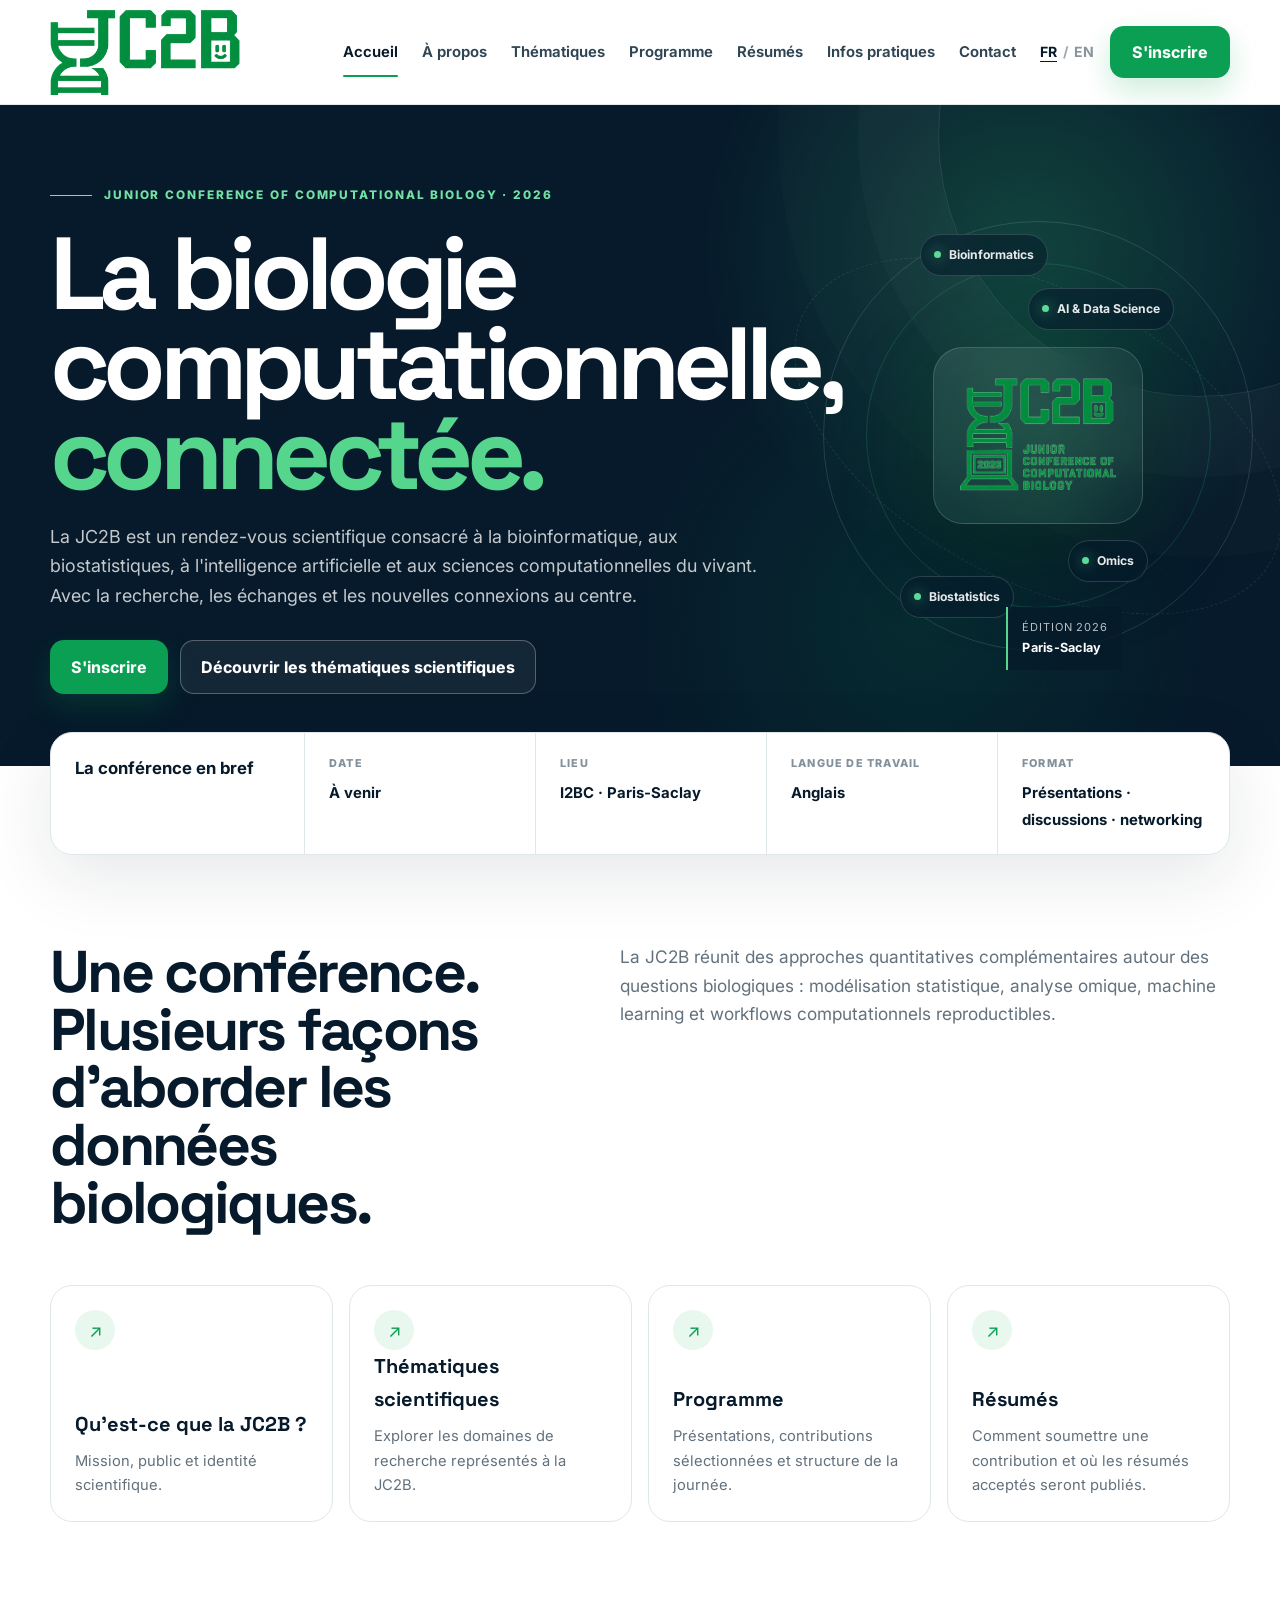
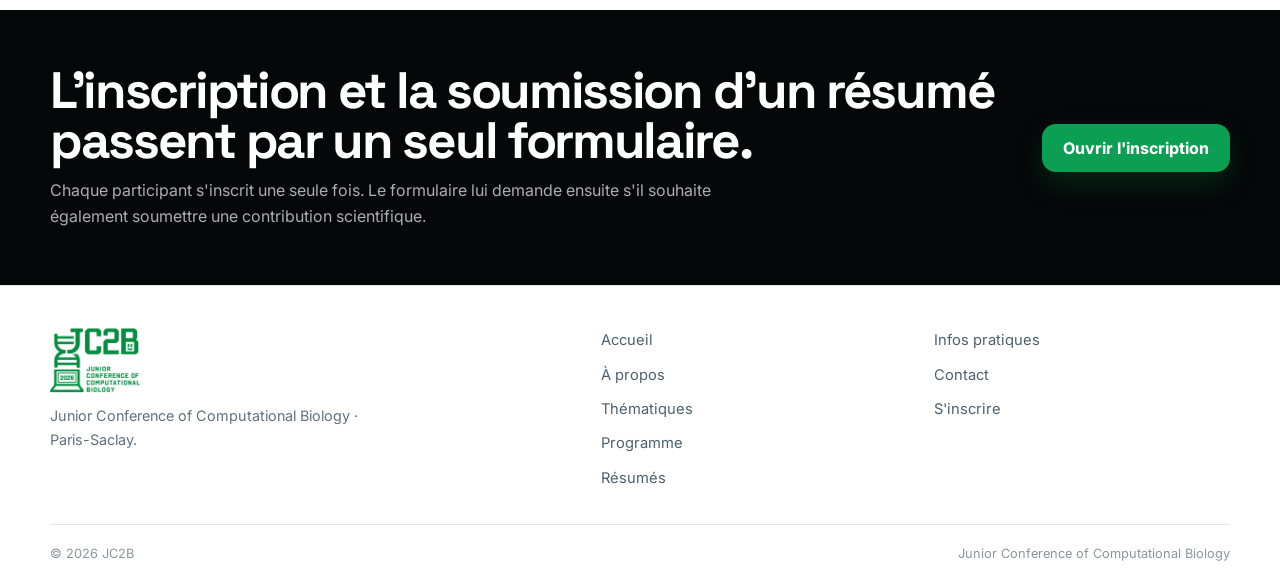
==== commit c2429681: "changed quite a lot of things, more as professional site" ====
--- a/index.html
+++ b/index.html
@@ -1,501 +1,96 @@
-<!DOCTYPE html>
-<html lang="en">
+<!doctype html>
+<html lang="fr">
 <head>
-  <meta charset="UTF-8" />
-  <meta name="viewport" content="width=device-width, initial-scale=1.0" />
+  <meta charset="utf-8" />
+  <meta name="viewport" content="width=device-width,initial-scale=1" />
   <title>JC2B 2026 | Junior Conference of Computational Biology</title>
-  <meta
-    name="description"
-    content="JC2B 2026 — Junior Conference of Computational Biology organised by students of the Master BIBS-IA at Université Paris-Saclay."
-  />
-  <meta name="theme-color" content="#062b49" />
+  <meta name="description" content="JC2B 2026 — Junior Conference of Computational Biology at Paris-Saclay." />
+  <meta name="theme-color" content="#061a2b" />
   <link rel="preconnect" href="https://fonts.googleapis.com" />
   <link rel="preconnect" href="https://fonts.gstatic.com" crossorigin />
-  <link
-    href="https://fonts.googleapis.com/css2?family=Inter:wght@400;500;600;700;800&display=swap"
-    rel="stylesheet"
-  />
+  <link href="https://fonts.googleapis.com/css2?family=Inter:wght@400;500;600;700;800&family=Space+Grotesk:wght@500;600;700&display=swap" rel="stylesheet" />
   <link rel="stylesheet" href="css/style.css" />
 </head>
-<body>
+<body data-page="home">
+  <a class="skip-link" href="#main">Skip to content</a>
+  <header class="site-header" id="site-header"></header>
 
-  <a class="skip-link" href="#main-content">Skip to content</a>
-
-  <!-- HEADER -->
-  <header class="site-header" id="top">
-    <div class="container nav-wrap">
-      <a href="#top" class="brand">
-        <span class="brand-main">JC2B</span>
-        <span class="brand-year">2026</span>
-      </a>
-
-      <nav class="desktop-nav" aria-label="Main navigation">
-        <a href="#about" data-i18n="navAbout">About</a>
-        <a href="#highlights" data-i18n="navHighlights">Highlights</a>
-        <a href="#hub" data-i18n="navHub">Conference hub</a>
-        <a href="#partners" data-i18n="navPartners">Partners</a>
-        <a href="#contact" data-i18n="navContact">Contact</a>
-      </nav>
-
-      <div class="nav-actions">
-        <div class="lang-switch" aria-label="Language switcher">
-          <button type="button" id="lang-fr">FR</button>
-          <span>/</span>
-          <button type="button" id="lang-en" class="active">EN</button>
-        </div>
-
-        <a href="#register" class="btn btn-sm btn-light" data-i18n="register">
-          Register
-        </a>
-
-        <button
-          class="menu-toggle"
-          id="menuToggle"
-          aria-label="Open mobile menu"
-          aria-expanded="false"
-          aria-controls="mobileMenu"
-          type="button"
-        >
-          <span></span><span></span><span></span>
-        </button>
-      </div>
-    </div>
-
-    <!-- MOBILE MENU -->
-    <div class="mobile-menu" id="mobileMenu">
-      <div class="mobile-menu-inner">
-        <a href="#about" data-i18n="navAbout">About</a>
-        <a href="#highlights" data-i18n="navHighlights">Highlights</a>
-        <a href="#hub" data-i18n="navHub">Conference hub</a>
-        <a href="#partners" data-i18n="navPartners">Partners</a>
-        <a href="#contact" data-i18n="navContact">Contact</a>
-        <a href="#register" class="btn btn-primary mobile-register" data-i18n="register">Register</a>
-      </div>
-    </div>
-  </header>
-
-  <main id="main-content">
-
-    <!-- HERO -->
-    <section class="hero">
-      <div class="hero-overlay"></div>
-      <div class="hero-grid"></div>
-
-      <div class="container hero-layout">
-        <div class="hero-copy">
-          <div class="hero-kicker-row">
-            <span class="eyebrow">JC2B 2026</span>
-            <span class="hero-line"></span>
-            <span class="hero-meta" data-i18n="heroMeta">
-              Junior Conference of Computational Biology
-            </span>
-          </div>
-
-          <h1 data-i18n="heroTitle">
-            A student-led scientific conference in
-            bioinformatics, biostatistics and computational biology.
-          </h1>
-
-          <p class="hero-lead" data-i18n="heroLead">
-            Organised by students of the Master BIBS-IA at Université Paris-Saclay,
-            JC2B brings together students, PhD candidates, postdocs, researchers and
-            professionals around current advances in computational biology.
-          </p>
-
+  <main id="main">
+    <section class="home-hero">
+      <div class="container home-hero-inner">
+        <div>
+          <span class="eyebrow" data-i18n="homeEyebrow">Junior Conference of Computational Biology · 2026</span>
+          <h1 class="home-title"><span data-i18n="homeTitleA">La biologie computationnelle,</span><span class="accent" data-i18n="homeTitleB">connectée.</span></h1>
+          <p class="home-lead" data-i18n="homeLead">La JC2B est un rendez-vous scientifique consacré à la bioinformatique, aux biostatistiques, à l'intelligence artificielle et aux sciences computationnelles du vivant.</p>
           <div class="hero-actions">
-            <a href="#register" class="btn btn-primary" data-i18n="register">Register</a>
-            <a href="#hub" class="btn btn-ghost" data-i18n="exploreConference">Explore the conference</a>
-          </div>
-
-          <div class="hero-chips">
-            <span data-i18n="chip1">Young scientists</span>
-            <span data-i18n="chip2">Scientific exchange</span>
-            <span data-i18n="chip3">Networking</span>
-            <span data-i18n="chip4">Paris-Saclay</span>
+            <a class="btn btn-primary" href="registration.html" data-i18n="register">S'inscrire</a>
+            <a class="btn btn-light-outline" href="scope.html" data-i18n="discoverScope">Découvrir les thématiques scientifiques</a>
           </div>
         </div>
 
-        <aside class="hero-panel">
-          <div class="panel-top">
-            <span>JC2B / 2026</span>
-            <span class="live-dot"></span>
+        <div class="brand-visual" aria-label="JC2B 2026 conference identity">
+          <div class="brand-orbit orbit-a"></div>
+          <div class="brand-orbit orbit-b"></div>
+          <div class="brand-orbit orbit-c"></div>
+          <div class="brand-glow"></div>
+
+          <div class="hero-logo-stage">
+            <img src="images/logos/jc2b-2026-transparent.png" alt="JC2B 2026 — Junior Conference of Computational Biology" />
           </div>
 
-          <div class="panel-visual" aria-hidden="true">
-            <div class="seq-row">
-              <span>A</span><i></i><span>G</span><i></i><span>C</span>
-            </div>
-            <div class="seq-row shift">
-              <span>T</span><i></i><span>C</span><i></i><span>A</span>
-            </div>
-            <div class="seq-row">
-              <span>G</span><i></i><span>A</span><i></i><span>T</span>
-            </div>
-            <div class="seq-row shift">
-              <span>C</span><i></i><span>T</span><i></i><span>G</span>
-            </div>
-          </div>
+          <div class="field-pill pill-1"><span></span>Bioinformatics</div>
+          <div class="field-pill pill-2"><span></span>Biostatistics</div>
+          <div class="field-pill pill-3"><span></span>AI & Data Science</div>
+          <div class="field-pill pill-4"><span></span>Omics</div>
 
-          <div class="panel-info-grid">
-            <div class="panel-info">
-              <span data-i18n="dateLabel">Date</span>
-              <strong data-i18n="tba">To be announced</strong>
-            </div>
-            <div class="panel-info">
-              <span data-i18n="locationLabel">Location</span>
-              <strong>I2BC / Paris-Saclay</strong>
-            </div>
-            <div class="panel-info">
-              <span data-i18n="organisedBy">Organised by</span>
-              <strong>Master BIBS-IA</strong>
-            </div>
-            <div class="panel-info">
-              <span data-i18n="languageLabel">Language</span>
-              <strong data-i18n="english">English</strong>
-            </div>
-          </div>
-
-          <div class="panel-footer">
-            <img
-              src="images/logos/universite-paris-saclay.png"
-              alt="Université Paris-Saclay"
-              class="hero-logo"
-            />
-          </div>
-        </aside>
-      </div>
-    </section>
-
-    <!-- QUICK FACTS BAR -->
-    <section class="facts-bar">
-      <div class="container facts-grid">
-        <div class="fact">
-          <span class="fact-label" data-i18n="fact1Label">Format</span>
-          <strong data-i18n="fact1Value">Conference day + selected talks</strong>
-        </div>
-        <div class="fact">
-          <span class="fact-label" data-i18n="fact2Label">Audience</span>
-          <strong data-i18n="fact2Value">Students, PhD candidates, postdocs, researchers</strong>
-        </div>
-        <div class="fact">
-          <span class="fact-label" data-i18n="fact3Label">Topics</span>
-          <strong data-i18n="fact3Value">Bioinformatics · Biostatistics · AI</strong>
-        </div>
-        <div class="fact">
-          <span class="fact-label" data-i18n="fact4Label">2025 spirit kept</span>
-          <strong data-i18n="fact4Value">Present · Connect · Collaborate</strong>
-        </div>
-      </div>
-    </section>
-
-    <!-- ABOUT -->
-    <section class="section" id="about">
-      <div class="container intro-grid">
-        <div class="section-title-block">
-          <span class="section-tag">01 · <span data-i18n="aboutLabel">About</span></span>
-          <h2 data-i18n="aboutTitle">
-            Built by students, designed for scientific exchange.
-          </h2>
-        </div>
-
-        <div class="section-copy">
-          <p data-i18n="aboutP1">
-            JC2B is a student-organised conference that aims to highlight the work
-            of young scientists, strengthen links between training programmes, foster
-            intergenerational exchange, encourage collaboration between teams and open
-            networking opportunities in academia and industry.
-          </p>
-          <p data-i18n="aboutP2">
-            The 2025 edition featured a programme, abstracts, registration, call for
-            contributions, practical information, organization and contact sections;
-            this version keeps that structure but presents it in a more modern and
-            compact way.
-          </p>
-        </div>
-      </div>
-    </section>
-
-    <!-- HIGHLIGHTS -->
-    <section class="section section-soft" id="highlights">
-      <div class="container">
-        <div class="section-head">
-          <span class="section-tag">02 · <span data-i18n="highlightsLabel">Highlights</span></span>
-          <h2 data-i18n="highlightsTitle">What JC2B is here to do.</h2>
-        </div>
-
-        <div class="cards-3">
-          <article class="info-card">
-            <div class="icon-box">
-              <svg viewBox="0 0 24 24" aria-hidden="true">
-                <path d="M5 18 L10 12 L14 15 L19 7" />
-                <circle cx="5" cy="18" r="1.5" />
-                <circle cx="10" cy="12" r="1.5" />
-                <circle cx="14" cy="15" r="1.5" />
-                <circle cx="19" cy="7" r="1.5" />
-              </svg>
-            </div>
-            <h3 data-i18n="card1Title">Present</h3>
-            <p data-i18n="card1Text">
-              Provide a platform for young scientists to present and discuss their work.
-            </p>
-          </article>
-
-          <article class="info-card">
-            <div class="icon-box">
-              <svg viewBox="0 0 24 24" aria-hidden="true">
-                <circle cx="7" cy="7" r="2" />
-                <circle cx="17" cy="7" r="2" />
-                <circle cx="12" cy="17" r="2" />
-                <path d="M8.5 8.5 L11 15 M15.5 8.5 L13 15 M9 7 H15" />
-              </svg>
-            </div>
-            <h3 data-i18n="card2Title">Connect</h3>
-            <p data-i18n="card2Text">
-              Strengthen links between students, programmes, laboratories and institutions.
-            </p>
-          </article>
-
-          <article class="info-card">
-            <div class="icon-box">
-              <svg viewBox="0 0 24 24" aria-hidden="true">
-                <rect x="4" y="13" width="3" height="6" rx="1" />
-                <rect x="10.5" y="9" width="3" height="10" rx="1" />
-                <rect x="17" y="5" width="3" height="14" rx="1" />
-              </svg>
-            </div>
-            <h3 data-i18n="card3Title">Collaborate</h3>
-            <p data-i18n="card3Text">
-              Encourage new academic and industrial collaborations around computational biology.
-            </p>
-          </article>
-        </div>
-      </div>
-    </section>
-
-    <!-- SMART HUB -->
-    <section class="section" id="hub">
-      <div class="container hub-wrap">
-        <div class="section-head compact">
-          <span class="section-tag">03 · <span data-i18n="hubLabel">Conference hub</span></span>
-          <h2 data-i18n="hubTitle">Everything important in one place.</h2>
-          <p data-i18n="hubIntro">
-            Instead of making the homepage too long, the key information is grouped here.
-          </p>
-        </div>
-
-        <div class="hub-tabs" role="tablist" aria-label="Conference information tabs">
-          <button class="tab-btn active" type="button" data-tab="programme" role="tab" aria-selected="true" data-i18n="tabProgramme">Programme</button>
-          <button class="tab-btn" type="button" data-tab="contributions" role="tab" aria-selected="false" data-i18n="tabContributions">Contributions</button>
-          <button class="tab-btn" type="button" data-tab="registration" role="tab" aria-selected="false" data-i18n="tabRegistration">Registration</button>
-          <button class="tab-btn" type="button" data-tab="practical" role="tab" aria-selected="false" data-i18n="tabPractical">Practical info</button>
-        </div>
-
-        <div class="hub-panels">
-          <!-- PROGRAMME -->
-          <div class="tab-panel active" id="programme">
-            <div class="panel-grid-2">
-              <div class="mini-panel">
-                <h3 data-i18n="programmeTitle">Programme</h3>
-                <p data-i18n="programmeText">
-                  The conference programme will include keynote speakers, selected student talks,
-                  scientific exchange and networking moments.
-                </p>
-                <ul class="clean-list">
-                  <li data-i18n="programmeItem1">Keynote speakers</li>
-                  <li data-i18n="programmeItem2">Selected oral presentations</li>
-                  <li data-i18n="programmeItem3">Coffee breaks and lunch</li>
-                  <li data-i18n="programmeItem4">Scientific exchange and networking</li>
-                </ul>
-              </div>
-
-              <div class="mini-panel">
-                <h3 data-i18n="datesTitle">Important dates</h3>
-                <div class="date-list">
-                  <div><span data-i18n="submissionOpen">Submission opens</span><strong data-i18n="tba">To be announced</strong></div>
-                  <div><span data-i18n="submissionDeadline">Submission deadline</span><strong data-i18n="tba">To be announced</strong></div>
-                  <div><span data-i18n="registrationDeadline">Registration deadline</span><strong data-i18n="tba">To be announced</strong></div>
-                  <div><span data-i18n="conferenceDay">Conference day</span><strong data-i18n="tba">To be announced</strong></div>
-                </div>
-              </div>
-            </div>
-          </div>
-
-          <!-- CONTRIBUTIONS -->
-          <div class="tab-panel" id="contributions">
-            <div class="panel-grid-2">
-              <div class="mini-panel">
-                <h3 data-i18n="contribTitle">Call for contributions</h3>
-                <p data-i18n="contribText">
-                  JC2B welcomes submissions from students, PhD candidates and young researchers.
-                </p>
-                <ul class="clean-list">
-                  <li data-i18n="contribItem1">Language: English</li>
-                  <li data-i18n="contribItem2">Abstract: concise scientific summary</li>
-                  <li data-i18n="contribItem3">At least one author present at the event</li>
-                  <li data-i18n="contribItem4">Full 2026 guidelines coming soon</li>
-                </ul>
-              </div>
-
-              <div class="mini-panel accent-panel">
-                <h3 data-i18n="scopeTitle">Scientific scope</h3>
-                <div class="scope-tags">
-                  <span>Bioinformatics</span>
-                  <span>Biostatistics</span>
-                  <span>Computational Biology</span>
-                  <span>Artificial Intelligence</span>
-                  <span>Genomics & Omics</span>
-                  <span>Biomedical Data Science</span>
-                </div>
-              </div>
-            </div>
-          </div>
-
-          <!-- REGISTRATION -->
-          <div class="tab-panel" id="registration">
-            <div class="panel-grid-2">
-              <div class="mini-panel" id="register">
-                <h3 data-i18n="registrationTitle">Registration</h3>
-                <p data-i18n="registrationText">
-                  Participation will be free and registration will be required for logistical reasons.
-                </p>
-                <ul class="clean-list">
-                  <li data-i18n="registrationItem1">Access to all sessions</li>
-                  <li data-i18n="registrationItem2">Lunch / buffet</li>
-                  <li data-i18n="registrationItem3">Coffee breaks</li>
-                  <li data-i18n="registrationItem4">Conference materials / goodies while stocks last</li>
-                </ul>
-                <a href="#" class="btn btn-primary disabled-btn" aria-disabled="true" data-i18n="registrationSoon">Registration opening soon</a>
-              </div>
-
-              <div class="mini-panel">
-                <h3 data-i18n="faqTitle">FAQ</h3>
-                <div class="faq-list">
-                  <details open>
-                    <summary data-i18n="faqQ1">Is registration mandatory?</summary>
-                    <p data-i18n="faqA1">Yes, for logistics, meals, badges and room capacity.</p>
-                  </details>
-                  <details>
-                    <summary data-i18n="faqQ2">Can I cancel my registration?</summary>
-                    <p data-i18n="faqA2">Yes. Cancellation details will be confirmed for the 2026 edition.</p>
-                  </details>
-                </div>
-              </div>
-            </div>
-          </div>
-
-          <!-- PRACTICAL -->
-          <div class="tab-panel" id="practical">
-            <div class="panel-grid-2">
-              <div class="mini-panel">
-                <h3 data-i18n="practicalTitle">Practical information</h3>
-                <p data-i18n="practicalText">
-                  The conference venue, full access details and transportation information will be published here.
-                </p>
-                <div class="address-block">
-                  <strong data-i18n="venueLabel">Venue</strong>
-                  <p>I2BC – Building 21<br />1 Avenue de la Terrasse<br />91190 Gif-sur-Yvette</p>
-                </div>
-              </div>
-
-              <div class="mini-panel">
-                <h3 data-i18n="accessTitle">Access</h3>
-                <ul class="clean-list">
-                  <li data-i18n="access1">Public transport access details coming soon</li>
-                  <li data-i18n="access2">Walking / bus options from nearby stations</li>
-                  <li data-i18n="access3">Parking information to be confirmed</li>
-                  <li data-i18n="access4">Map and directions will be added</li>
-                </ul>
-              </div>
-            </div>
+          <div class="edition-chip">
+            <span data-i18n="editionLabel">2026 edition</span>
+            <strong>Paris-Saclay</strong>
           </div>
         </div>
       </div>
     </section>
 
-    <!-- PARTNERS -->
-    <section class="section section-deep" id="partners">
+    <div class="home-snapshot">
       <div class="container">
-        <div class="section-head section-head-light">
-          <span class="section-tag light">04 · <span data-i18n="partnersLabel">Partners & support</span></span>
-          <h2 data-i18n="partnersTitle">The organisations supporting JC2B.</h2>
-          <p data-i18n="partnersText">
-            Real partner logos can be displayed here for a more official and professional look.
-          </p>
+        <div class="snapshot-card">
+          <div class="snapshot-label"><strong data-i18n="snapshotLabel">La conférence en bref</strong></div>
+          <div class="snapshot-item"><span data-i18n="snapshotDate">Date</span><strong data-config="date" data-fallback="À venir" data-i18n="tba">À venir</strong></div>
+          <div class="snapshot-item"><span data-i18n="snapshotVenue">Lieu</span><strong data-config="venue">I2BC · Paris-Saclay</strong></div>
+          <div class="snapshot-item"><span data-i18n="snapshotLanguage">Langue de travail</span><strong data-i18n="snapshotLangValue">Anglais</strong></div>
+          <div class="snapshot-item"><span data-i18n="snapshotFormat">Format</span><strong data-i18n="snapshotFormatValue">Présentations · discussions · networking</strong></div>
+        </div>
+      </div>
+    </div>
+
+    <section class="section">
+      <div class="container">
+        <div class="home-intro-grid">
+          <div><h2 data-i18n="homeIntroTitle">Une conférence. Plusieurs façons d'aborder les données biologiques.</h2></div>
+          <div><p data-i18n="homeIntroText">La JC2B réunit des approches quantitatives complémentaires autour des questions biologiques : modélisation statistique, analyse omique, machine learning et workflows computationnels reproductibles.</p></div>
         </div>
 
-        <div class="logo-grid">
-          <div class="logo-card">
-            <img src="images/logos/universite-paris-saclay.png" alt="Université Paris-Saclay" />
-          </div>
-          <div class="logo-card">
-            <img src="images/logos/i2bc.png" alt="I2BC" />
-          </div>
-          <div class="logo-card">
-            <img src="images/logos/graduate-school-lsh.png" alt="Graduate School LSH" />
-          </div>
-          <div class="logo-card">
-            <img src="images/logos/livingmachinesatwork.png" alt="LivingMachines@Work" />
-          </div>
+        <div class="link-card-grid">
+          <a class="link-card" href="about.html"><span class="link-arrow">↗</span><h3 data-i18n="homeCardAbout">Qu'est-ce que la JC2B ?</h3><p data-i18n="homeCardAboutText">Mission, public et identité scientifique.</p></a>
+          <a class="link-card" href="scope.html"><span class="link-arrow">↗</span><h3 data-i18n="homeCardScope">Thématiques scientifiques</h3><p data-i18n="homeCardScopeText">Explorer les domaines de recherche représentés à la JC2B.</p></a>
+          <a class="link-card" href="programme.html"><span class="link-arrow">↗</span><h3 data-i18n="homeCardProgramme">Programme</h3><p data-i18n="homeCardProgrammeText">Présentations, contributions sélectionnées et structure de la journée.</p></a>
+          <a class="link-card" href="abstracts.html"><span class="link-arrow">↗</span><h3 data-i18n="homeCardAbstracts">Résumés</h3><p data-i18n="homeCardAbstractsText">Comment soumettre une contribution et où les résumés acceptés seront publiés.</p></a>
         </div>
       </div>
     </section>
 
-    <!-- CONTACT / FOOTER CTA -->
-    <section class="section section-soft" id="contact">
-      <div class="container contact-grid">
+    <section class="registration-band">
+      <div class="container registration-band-inner">
         <div>
-          <span class="section-tag">05 · <span data-i18n="contactLabel">Contact</span></span>
-          <h2 data-i18n="contactTitle">Need information about JC2B 2026?</h2>
-          <p data-i18n="contactText">
-            For questions about the conference, organisation, submissions or registration,
-            contact the organising team.
-          </p>
+          <h2 data-i18n="homeRegistrationTitle">L'inscription et la soumission d'un résumé passent par un seul formulaire.</h2>
+          <p data-i18n="homeRegistrationText">Chaque participant s'inscrit une seule fois. Le formulaire lui demande ensuite s'il souhaite également soumettre une contribution scientifique.</p>
         </div>
-
-        <div class="contact-card">
-          <p><strong>Email</strong><br />jc2b.paris.saclay@gmail.com</p>
-          <p><strong data-i18n="organisedBy">Organised by</strong><br />Master BIBS-IA students<br />Université Paris-Saclay</p>
-          <a href="mailto:jc2b.paris.saclay@gmail.com" class="btn btn-primary" data-i18n="emailUs">
-            Email us
-          </a>
-        </div>
+        <a class="btn btn-primary" href="registration.html" data-i18n="openRegistration">Ouvrir l'inscription</a>
       </div>
     </section>
-
   </main>
 
-  <!-- FOOTER -->
-  <footer class="site-footer">
-    <div class="container footer-wrap">
-      <div class="footer-brand">
-        <div class="footer-brand-top">
-          <span class="brand-main">JC2B</span>
-          <span class="brand-year">2026</span>
-        </div>
-        <p data-i18n="footerText">
-          Junior Conference of Computational Biology organised by students of the Master BIBS-IA at Université Paris-Saclay.
-        </p>
-      </div>
-
-      <div class="footer-links">
-        <a href="#about" data-i18n="navAbout">About</a>
-        <a href="#hub" data-i18n="navHub">Conference hub</a>
-        <a href="#partners" data-i18n="navPartners">Partners</a>
-        <a href="#contact" data-i18n="navContact">Contact</a>
-      </div>
-
-      <div class="footer-logo-box">
-        <img src="images/logos/universite-paris-saclay.png" alt="Université Paris-Saclay" />
-      </div>
-    </div>
-  </footer>
-
-  <!-- BACK TO TOP -->
-  <button id="backToTop" class="back-to-top" aria-label="Back to top" type="button">
-    ↑
-  </button>
-
-  <script src="js/app.js"></script>
-  <script src="js/i18n.js"></script>
+  <footer class="site-footer" id="site-footer"></footer>
+  <script src="js/site-config.js"></script><script src="js/nav.js"></script><script src="js/app.js"></script><script src="js/i18n.js"></script>
 </body>
-</html>+</html>
--- a/css/style.css
+++ b/css/style.css
@@ -1,960 +1,380 @@
 :root {
-  --navy: #062b49;
-  --navy-2: #0b3f66;
-  --navy-3: #031d31;
-  --green: #16b37c;
-  --green-2: #6fe3bd;
-  --ice: #eef6fb;
-  --soft: #f6f9fb;
-  --white: #ffffff;
-  --text: #122433;
-  --muted: #5d6e7d;
-  --line: #d9e4ec;
-  --shadow: 0 20px 50px rgba(6, 43, 73, 0.12);
-  --radius: 24px;
-  --container: 1200px;
-  --header-h: 84px;
-}
-
-*,
-*::before,
-*::after {
-  box-sizing: border-box;
-}
-
-html {
-  scroll-behavior: smooth;
-}
-
+  --navy: #061a2b;
+  --navy-2: #0b2d46;
+  --navy-3: #102f45;
+  --green: #0a9f52;
+  --green-2: #35c877;
+  --green-soft: #e8f8ef;
+  --ink: #0d1720;
+  --muted: #62717d;
+  --line: #dfe7eb;
+  --soft: #f4f8f7;
+  --white: #fff;
+  --black: #050708;
+  --container: 1180px;
+  --header: 104px;
+  --radius-lg: 30px;
+  --radius-md: 20px;
+  --shadow: 0 22px 70px rgba(6,26,43,.10);
+}
+
+* { box-sizing: border-box; }
+html { scroll-behavior: smooth; }
 body {
   margin: 0;
-  font-family: "Inter", sans-serif;
-  color: var(--text);
+  font-family: Inter, system-ui, -apple-system, BlinkMacSystemFont, "Segoe UI", sans-serif;
+  color: var(--ink);
   background: #fff;
   line-height: 1.65;
-}
-
-img {
-  max-width: 100%;
-  display: block;
-}
-
-a {
-  color: inherit;
-  text-decoration: none;
-}
-
-button {
-  font: inherit;
-}
-
-.skip-link {
-  position: absolute;
-  top: -50px;
-  left: 14px;
-  background: var(--navy);
-  color: white;
-  padding: 10px 14px;
-  z-index: 300;
-  border-radius: 8px;
-}
-
-.skip-link:focus {
-  top: 12px;
-}
-
-.container {
-  width: min(var(--container), calc(100% - 40px));
-  margin: 0 auto;
-}
-
-.section {
-  padding: 88px 0;
-}
-
-.section-soft {
-  background: var(--soft);
-}
-
-.section-deep {
-  background: linear-gradient(180deg, var(--navy) 0%, var(--navy-3) 100%);
-  color: white;
-}
-
-.section-tag {
-  display: inline-block;
-  margin-bottom: 14px;
-  color: var(--green);
-  text-transform: uppercase;
-  letter-spacing: 0.18em;
-  font-weight: 700;
-  font-size: 0.74rem;
-}
-
-.section-tag.light {
-  color: var(--green-2);
-}
-
-.section-head {
-  max-width: 760px;
-  margin-bottom: 34px;
-}
-
-.section-head.compact {
-  margin-bottom: 22px;
-}
-
-.section-head h2,
-.section-title-block h2 {
-  margin: 0 0 14px;
-  font-size: clamp(2rem, 4vw, 3.5rem);
-  line-height: 1.02;
-  letter-spacing: -0.04em;
-  color: var(--navy);
-}
-
-.section-head p,
-.section-copy p,
-.contact-card p,
-.footer-brand p {
-  color: var(--muted);
-}
-
-.section-head-light h2,
-.section-head-light p {
-  color: white;
-}
+  -webkit-font-smoothing: antialiased;
+}
+body.menu-open { overflow: hidden; }
+a { color: inherit; text-decoration: none; }
+img { display: block; max-width: 100%; }
+button { font: inherit; }
+.container { width: min(var(--container), calc(100% - 44px)); margin-inline: auto; }
+.skip-link { position: absolute; left: 16px; top: -60px; z-index: 999; background: var(--navy); color: #fff; padding: 10px 14px; border-radius: 9px; }
+.skip-link:focus { top: 14px; }
 
 .site-header {
   position: sticky;
   top: 0;
-  z-index: 200;
-  background: rgba(255,255,255,0.92);
-  backdrop-filter: blur(14px);
-  border-bottom: 1px solid rgba(217, 228, 236, 0.8);
-}
-
-.nav-wrap {
-  min-height: var(--header-h);
-  display: flex;
-  align-items: center;
-  justify-content: space-between;
-  gap: 24px;
-}
-
-.brand {
-  display: inline-flex;
-  align-items: baseline;
-  gap: 8px;
-  font-weight: 800;
-}
-
-.brand-main {
-  font-size: 2rem;
-  letter-spacing: -0.04em;
-  color: var(--navy);
-}
-
-.brand-year {
-  font-size: 1rem;
-  color: var(--green);
-  font-weight: 700;
-}
-
-.desktop-nav {
-  display: flex;
-  gap: 30px;
-  align-items: center;
-}
-
-.desktop-nav a {
-  color: #364958;
-  font-weight: 500;
-}
-
-.desktop-nav a:hover {
-  color: var(--navy);
-}
-
-.nav-actions {
-  display: flex;
-  align-items: center;
-  gap: 16px;
-}
-
-.lang-switch {
-  display: inline-flex;
-  gap: 6px;
-  align-items: center;
-  color: #7a8b99;
-  font-weight: 600;
-}
-
-.lang-switch button {
-  border: 0;
-  background: transparent;
-  color: #7a8b99;
-  cursor: pointer;
-  padding: 0;
-}
-
-.lang-switch button.active {
-  color: var(--navy);
-  text-decoration: underline;
-  text-underline-offset: 4px;
-}
-
-.btn {
+  z-index: 100;
+  background: rgba(255,255,255,.95);
+  backdrop-filter: blur(16px);
+  border-bottom: 1px solid rgba(223,231,235,.9);
+}
+.nav-shell { min-height: var(--header); display: flex; align-items: center; justify-content: space-between; gap: 24px; }
+.site-logo { flex: 0 0 auto; display: flex; align-items: center; padding: 8px 0; }
+.site-logo img { width: 190px; height: 88px; object-fit: contain; object-position: left center; }
+.desktop-nav { display: flex; align-items: center; gap: 24px; margin-left: auto; }
+.nav-link { position: relative; font-weight: 650; font-size: .93rem; color: #304554; transition: color .2s ease; }
+.nav-link:hover, .nav-link.active { color: var(--navy); }
+.nav-link.active::after { content: ""; position: absolute; left: 0; right: 0; bottom: -13px; height: 2px; border-radius: 9px; background: var(--green); }
+.nav-actions { display: flex; align-items: center; gap: 16px; }
+.lang-switch { display: flex; gap: 6px; align-items: center; color: #9aa7af; font-weight: 700; font-size: .88rem; }
+.lang-switch button { border: 0; background: transparent; padding: 0; cursor: pointer; color: #8a969d; }
+.lang-switch button.active { color: var(--navy); text-decoration: underline; text-underline-offset: 4px; }
+
+.btn { display: inline-flex; align-items: center; justify-content: center; gap: 8px; min-height: 48px; padding: 0 20px; border-radius: 14px; border: 1px solid transparent; font-weight: 750; cursor: pointer; transition: transform .2s ease, box-shadow .2s ease, background .2s ease, border-color .2s ease; }
+.btn:hover { transform: translateY(-2px); }
+.btn-primary { background: var(--green); color: #fff; box-shadow: 0 12px 30px rgba(10,159,82,.20); }
+.btn-primary:hover { background: #078945; box-shadow: 0 15px 36px rgba(10,159,82,.28); }
+.btn-dark { background: var(--navy); color: #fff; }
+.btn-dark:hover { background: var(--navy-2); }
+.btn-outline { border-color: #cbd7dc; background: #fff; color: var(--navy); }
+.btn-outline:hover { border-color: var(--green); }
+.btn-light-outline { border-color: rgba(255,255,255,.28); background: rgba(255,255,255,.06); color: #fff; }
+.btn-nav { min-height: 52px; padding-inline: 21px; }
+.is-disabled { opacity: .58; cursor: not-allowed; pointer-events: none; box-shadow: none; }
+
+.menu-toggle { display: none; width: 48px; height: 48px; border: 1px solid var(--line); background: #fff; border-radius: 12px; padding: 10px; cursor: pointer; }
+.menu-toggle span { display: block; height: 2px; margin: 5px 0; background: var(--navy); border-radius: 10px; }
+.mobile-nav { display: none; }
+
+/* Home hero */
+.home-hero {
+  position: relative;
+  overflow: hidden;
+  min-height: 650px;
+  background: var(--navy);
+  color: #fff;
+}
+.home-hero::before {
+  content: "";
+  position: absolute;
+  inset: 0;
+  background:
+    radial-gradient(circle at 80% 22%, rgba(53,200,119,.24), transparent 28%),
+    radial-gradient(circle at 72% 78%, rgba(10,159,82,.13), transparent 27%),
+    linear-gradient(115deg, rgba(255,255,255,.025) 1px, transparent 1px),
+    linear-gradient(25deg, rgba(255,255,255,.025) 1px, transparent 1px);
+  background-size: auto, auto, 58px 58px, 58px 58px;
+}
+.home-hero::after {
+  content: "";
+  position: absolute;
+  width: 520px;
+  height: 520px;
+  right: -180px;
+  top: -230px;
+  border: 1px solid rgba(255,255,255,.10);
+  border-radius: 50%;
+  box-shadow: 0 0 0 80px rgba(255,255,255,.018), 0 0 0 160px rgba(255,255,255,.012);
+}
+.home-hero-inner { position: relative; z-index: 2; display: grid; grid-template-columns: 1.2fr .8fr; gap: 70px; align-items: center; min-height: 650px; padding: 72px 0; }
+.eyebrow { display: inline-flex; align-items: center; gap: 12px; color: #73e1a5; text-transform: uppercase; letter-spacing: .16em; font-size: .74rem; font-weight: 800; }
+.eyebrow::before { content: ""; width: 42px; height: 1px; background: #73e1a5; }
+.home-title { margin: 24px 0 22px; max-width: 790px; font-family: "Space Grotesk", Inter, sans-serif; font-size: clamp(4.1rem, 8vw, 7.7rem); line-height: .88; letter-spacing: -.065em; }
+.home-title .accent { color: #56d58d; display: block; }
+.home-lead { max-width: 720px; margin: 0; color: rgba(255,255,255,.76); font-size: 1.12rem; }
+.hero-actions { display: flex; flex-wrap: wrap; gap: 12px; margin-top: 30px; }
+.hero-actions .btn { min-height: 54px; }
+
+.brand-visual {
+  position: relative;
+  min-height: 480px;
+  display: grid;
+  place-items: center;
+  isolation: isolate;
+}
+.brand-glow {
+  position: absolute;
+  width: 330px;
+  height: 330px;
+  border-radius: 50%;
+  background: radial-gradient(circle, rgba(53,200,119,.20), rgba(10,159,82,.06) 48%, transparent 72%);
+  filter: blur(4px);
+  z-index: -2;
+}
+.brand-orbit {
+  position: absolute;
+  border: 1px solid rgba(255,255,255,.12);
+  border-radius: 50%;
+  z-index: -1;
+}
+.brand-orbit.orbit-a { width: 430px; height: 430px; }
+.brand-orbit.orbit-b { width: 345px; height: 345px; border-color: rgba(53,200,119,.20); }
+.brand-orbit.orbit-c { width: 530px; height: 290px; transform: rotate(28deg); border-style: dashed; border-color: rgba(255,255,255,.09); }
+.hero-logo-stage {
+  width: min(390px, 82%);
+  padding: 30px 26px;
+  border-radius: 30px;
+  background: linear-gradient(145deg, rgba(255,255,255,.085), rgba(255,255,255,.025));
+  border: 1px solid rgba(255,255,255,.16);
+  box-shadow: 0 34px 90px rgba(0,0,0,.26);
+  backdrop-filter: blur(16px);
+  -webkit-backdrop-filter: blur(16px);
+}
+.hero-logo-stage img {
+  width: 100%;
+  height: auto;
+  filter: drop-shadow(0 16px 32px rgba(0,0,0,.16));
+}
+.field-pill {
+  position: absolute;
   display: inline-flex;
   align-items: center;
-  justify-content: center;
-  padding: 14px 22px;
-  border-radius: 14px;
-  border: 1px solid transparent;
-  transition: 0.25s ease;
+  gap: 8px;
+  padding: 10px 13px;
+  border-radius: 999px;
+  border: 1px solid rgba(255,255,255,.15);
+  background: rgba(6,26,43,.58);
+  backdrop-filter: blur(12px);
+  -webkit-backdrop-filter: blur(12px);
+  color: rgba(255,255,255,.90);
+  font-size: .76rem;
   font-weight: 700;
-  cursor: pointer;
-}
-
-.btn-sm {
-  padding: 11px 18px;
-  font-size: 0.92rem;
-}
-
-.btn-primary {
-  background: var(--green);
-  color: white;
-  box-shadow: 0 12px 24px rgba(22, 179, 124, 0.25);
-}
-
-.btn-primary:hover {
-  transform: translateY(-2px);
-  background: #11996a;
-}
-
-.btn-ghost {
-  background: rgba(255,255,255,0.08);
-  color: white;
-  border-color: rgba(255,255,255,0.22);
-}
-
-.btn-ghost:hover {
-  background: rgba(255,255,255,0.14);
-}
-
-.btn-light {
-  background: var(--navy);
-  color: white;
-}
-
-.btn-light:hover {
-  background: var(--navy-2);
-}
-
-.btn-outline {
-  border: 1px solid var(--line);
-  color: var(--navy);
-  background: white;
-}
-
-.btn-outline:hover {
-  border-color: var(--green);
-}
-
-.disabled-btn {
-  pointer-events: none;
-  opacity: 0.9;
-}
-
-.menu-toggle {
-  display: none;
-  width: 48px;
-  height: 48px;
-  border: 1px solid var(--line);
-  background: white;
-  border-radius: 12px;
-  padding: 10px;
-  cursor: pointer;
-}
-
-.menu-toggle span {
-  display: block;
-  width: 100%;
-  height: 2px;
-  background: var(--navy);
-  margin: 6px 0;
-  border-radius: 999px;
-}
-
-.mobile-menu {
-  display: none;
-  border-top: 1px solid var(--line);
-  background: white;
-}
-
-.mobile-menu.open {
-  display: block;
-}
-
-.mobile-menu-inner {
-  width: min(var(--container), calc(100% - 40px));
-  margin: 0 auto;
-  padding: 20px 0 26px;
-  display: flex;
-  flex-direction: column;
-  gap: 16px;
-}
-
-.mobile-register {
-  margin-top: 6px;
-}
-
-/* HERO */
-.hero {
-  position: relative;
-  min-height: calc(100vh - var(--header-h));
-  display: flex;
-  align-items: center;
-  background:
-    linear-gradient(rgba(4, 30, 49, 0.70), rgba(4, 30, 49, 0.78)),
-    url("../images/backgrounds/photos-campus-saclay-03-min-vf.jpg") center center / cover no-repeat;
-  overflow: hidden;
-  color: white;
-}
-
-.hero-overlay {
-  position: absolute;
-  inset: 0;
-  background:
-    radial-gradient(circle at 12% 20%, rgba(22, 179, 124, 0.18), transparent 28%),
-    radial-gradient(circle at 85% 72%, rgba(111, 227, 189, 0.10), transparent 25%);
-}
-
-.hero-grid {
-  position: absolute;
-  inset: 0;
-  background-image:
-    linear-gradient(rgba(255,255,255,0.06) 1px, transparent 1px),
-    linear-gradient(90deg, rgba(255,255,255,0.06) 1px, transparent 1px);
-  background-size: 36px 36px;
-  opacity: 0.16;
-}
-
-.hero-layout {
-  position: relative;
-  z-index: 2;
+  white-space: nowrap;
+}
+.field-pill span { width: 7px; height: 7px; border-radius: 50%; background: #5ddb96; box-shadow: 0 0 14px rgba(93,219,150,.75); }
+.pill-1 { top: 38px; left: 10px; }
+.pill-2 { bottom: 58px; left: -10px; }
+.pill-3 { top: 92px; right: -8px; }
+.pill-4 { bottom: 94px; right: 18px; }
+.edition-chip {
+  position: absolute;
+  right: 44px;
+  bottom: 6px;
   display: grid;
-  grid-template-columns: 1.15fr 0.85fr;
-  gap: 48px;
-  align-items: center;
-  padding: 70px 0;
-}
-
-.hero-kicker-row {
-  display: flex;
-  align-items: center;
-  gap: 14px;
-  flex-wrap: wrap;
-  margin-bottom: 18px;
-}
-
-.eyebrow {
+  gap: 2px;
+  padding: 11px 14px;
+  border-left: 2px solid #56d58d;
+  background: rgba(6,26,43,.74);
+  color: rgba(255,255,255,.72);
+  font-size: .69rem;
   text-transform: uppercase;
-  letter-spacing: 0.18em;
-  font-size: 0.78rem;
-  font-weight: 800;
-  color: var(--green-2);
-}
-
-.hero-line {
-  width: 56px;
-  height: 1px;
-  background: rgba(255,255,255,0.36);
-}
-
-.hero-meta {
-  color: rgba(255,255,255,0.8);
-  font-size: 0.92rem;
-}
-
-.hero-copy h1 {
-  margin: 0;
-  max-width: 820px;
-  font-size: clamp(2.8rem, 6vw, 5.8rem);
-  line-height: 0.96;
-  letter-spacing: -0.055em;
-}
-
-.hero-lead {
-  max-width: 760px;
-  margin: 24px 0 0;
-  font-size: 1.08rem;
-  color: rgba(255,255,255,0.88);
-}
-
-.hero-actions {
-  display: flex;
-  gap: 12px;
-  flex-wrap: wrap;
-  margin-top: 28px;
-}
-
-.hero-chips {
-  display: flex;
-  flex-wrap: wrap;
-  gap: 10px;
-  margin-top: 28px;
-}
-
-.hero-chips span {
-  padding: 10px 14px;
-  border-radius: 999px;
-  background: rgba(255,255,255,0.09);
-  border: 1px solid rgba(255,255,255,0.16);
-  color: rgba(255,255,255,0.86);
-  font-size: 0.9rem;
-}
-
-.hero-panel {
-  border-radius: 28px;
-  padding: 24px;
-  background: rgba(255,255,255,0.10);
-  border: 1px solid rgba(255,255,255,0.18);
-  box-shadow: 0 26px 80px rgba(0,0,0,0.25);
-  backdrop-filter: blur(14px);
-  -webkit-backdrop-filter: blur(14px);
-}
-
-.panel-top {
-  display: flex;
-  justify-content: space-between;
-  align-items: center;
-  color: rgba(255,255,255,0.78);
-  font-size: 0.82rem;
-  letter-spacing: 0.16em;
-  text-transform: uppercase;
-}
-
-.live-dot {
-  width: 10px;
-  height: 10px;
-  background: var(--green-2);
-  border-radius: 50%;
-  box-shadow: 0 0 18px rgba(111, 227, 189, 0.8);
-}
-
-.panel-visual {
-  margin: 28px 0;
-  padding: 20px 0;
-  border-top: 1px solid rgba(255,255,255,0.12);
-  border-bottom: 1px solid rgba(255,255,255,0.12);
-}
-
-.seq-row {
-  display: flex;
-  align-items: center;
-  justify-content: space-between;
-  gap: 12px;
-  margin: 18px 0;
-  color: var(--green-2);
-  font-weight: 700;
-}
-
-.seq-row i {
-  flex: 1;
-  height: 1px;
-  background: linear-gradient(90deg, rgba(111,227,189,0.1), rgba(111,227,189,0.8), rgba(111,227,189,0.1));
-}
-
-.seq-row.shift {
-  padding-left: 28px;
-  padding-right: 12px;
-}
-
-.panel-info-grid {
-  display: grid;
-  grid-template-columns: repeat(2, 1fr);
-  gap: 16px;
-}
-
-.panel-info {
-  padding: 12px 0;
-}
-
-.panel-info span {
-  display: block;
-  font-size: 0.72rem;
-  color: rgba(255,255,255,0.64);
-  text-transform: uppercase;
-  letter-spacing: 0.14em;
-  margin-bottom: 6px;
-}
-
-.panel-info strong {
-  color: white;
-  font-size: 1rem;
-  line-height: 1.4;
-}
-
-.panel-footer {
-  margin-top: 18px;
-  padding-top: 16px;
-  border-top: 1px solid rgba(255,255,255,0.12);
-}
-
-.hero-logo {
-  max-height: 46px;
-  width: auto;
-  object-fit: contain;
-}
-
-/* FACTS */
-.facts-bar {
-  background: white;
-  border-bottom: 1px solid var(--line);
-}
-
-.facts-grid {
-  display: grid;
-  grid-template-columns: repeat(4, 1fr);
-  gap: 0;
-}
-
-.fact {
-  padding: 22px 12px;
-  border-right: 1px solid var(--line);
-}
-
-.fact:last-child {
-  border-right: none;
-}
-
-.fact-label {
-  display: block;
-  margin-bottom: 6px;
-  font-size: 0.74rem;
-  color: #7a8d9e;
-  text-transform: uppercase;
-  letter-spacing: 0.14em;
-}
-
-.fact strong {
-  color: var(--navy);
-  line-height: 1.4;
-}
-
-/* ABOUT */
-.intro-grid {
-  display: grid;
-  grid-template-columns: 1fr 1fr;
-  gap: 46px;
-  align-items: start;
-}
-
-.section-copy p + p {
-  margin-top: 16px;
-}
-
-/* HIGHLIGHT CARDS */
-.cards-3 {
-  display: grid;
-  grid-template-columns: repeat(3, 1fr);
-  gap: 22px;
-}
-
-.info-card {
-  background: white;
-  border: 1px solid var(--line);
-  border-radius: 24px;
-  padding: 26px;
-  box-shadow: 0 10px 30px rgba(6,43,73,0.04);
-}
-
-.icon-box {
-  width: 68px;
-  height: 68px;
-  display: grid;
-  place-items: center;
-  border-radius: 18px;
-  background: linear-gradient(135deg, #f3fbf8, #edf4fb);
-  border: 1px solid #dce9f0;
-}
-
-.icon-box svg {
-  width: 30px;
-  height: 30px;
-  stroke: var(--green);
-  fill: none;
-  stroke-width: 1.7;
-  stroke-linecap: round;
-  stroke-linejoin: round;
-}
-
-.info-card h3 {
-  margin: 18px 0 10px;
-  color: var(--navy);
-  font-size: 1.35rem;
-}
-
-.info-card p {
-  margin: 0;
-  color: var(--muted);
-}
-
-/* HUB */
-.hub-wrap {
-  background: white;
-  border: 1px solid var(--line);
-  border-radius: 28px;
-  padding: 34px;
-  box-shadow: var(--shadow);
-}
-
-.hub-tabs {
-  display: flex;
-  flex-wrap: wrap;
-  gap: 12px;
-  margin: 28px 0 24px;
-}
-
-.tab-btn {
-  background: var(--soft);
-  color: var(--navy);
-  border: 1px solid transparent;
-  border-radius: 999px;
-  padding: 12px 18px;
-  cursor: pointer;
-  font-weight: 600;
-}
-
-.tab-btn.active {
-  background: var(--navy);
-  color: white;
-}
-
-.hub-panels {
-  position: relative;
-}
-
-.tab-panel {
-  display: none;
-}
-
-.tab-panel.active {
-  display: block;
-}
-
-.panel-grid-2 {
-  display: grid;
-  grid-template-columns: 1fr 1fr;
-  gap: 22px;
-}
-
-.mini-panel {
-  background: #fff;
-  border: 1px solid var(--line);
-  border-radius: 22px;
-  padding: 24px;
-  min-height: 100%;
-}
-
-.mini-panel h3 {
-  margin: 0 0 12px;
-  color: var(--navy);
-  font-size: 1.3rem;
-}
-
-.mini-panel p {
-  margin: 0 0 16px;
-  color: var(--muted);
-}
-
-.accent-panel {
-  background: linear-gradient(135deg, #f7fbff 0%, #effbf7 100%);
-}
-
-.clean-list {
-  margin: 0;
-  padding-left: 18px;
-  color: var(--text);
-}
-
-.clean-list li + li {
-  margin-top: 8px;
-}
-
-.scope-tags {
-  display: flex;
-  flex-wrap: wrap;
-  gap: 10px;
-}
-
-.scope-tags span {
-  display: inline-flex;
-  padding: 10px 14px;
-  background: white;
-  border: 1px solid var(--line);
-  border-radius: 999px;
-  color: var(--navy);
-  font-weight: 600;
-  font-size: 0.95rem;
-}
-
-.date-list {
-  display: grid;
-  gap: 12px;
-}
-
-.date-list div {
-  display: flex;
-  justify-content: space-between;
-  gap: 18px;
-  border-bottom: 1px solid var(--line);
-  padding-bottom: 12px;
-}
-
-.date-list strong {
-  color: var(--navy);
-}
-
-.faq-list details {
-  border-top: 1px solid var(--line);
-  padding: 14px 0;
-}
-
-.faq-list summary {
-  cursor: pointer;
-  color: var(--navy);
-  font-weight: 700;
-}
-
-.faq-list p {
-  margin: 10px 0 0;
-  color: var(--muted);
-}
-
-.address-block {
-  background: var(--soft);
-  border: 1px solid var(--line);
-  border-radius: 18px;
-  padding: 18px;
-}
-
-.address-block strong {
-  color: var(--navy);
-}
-
-/* PARTNERS */
-.logo-grid {
-  display: grid;
-  grid-template-columns: repeat(4, 1fr);
-  gap: 18px;
-}
-
-.logo-card {
-  min-height: 140px;
-  background: rgba(255,255,255,0.08);
-  border: 1px solid rgba(255,255,255,0.14);
-  border-radius: 22px;
-  display: flex;
-  align-items: center;
-  justify-content: center;
-  padding: 20px;
-}
-
-.logo-card img {
-  max-height: 70px;
-  width: auto;
-  object-fit: contain;
-  filter: none;
-}
-
-/* CONTACT */
-.contact-grid {
-  display: grid;
-  grid-template-columns: 1.1fr 0.9fr;
-  gap: 24px;
-  align-items: start;
-}
-
-.contact-card {
-  background: white;
-  border: 1px solid var(--line);
-  border-radius: 24px;
-  padding: 26px;
-  box-shadow: 0 10px 30px rgba(6,43,73,0.04);
-}
-
-.contact-card p {
-  margin: 0 0 18px;
-}
-
-/* FOOTER */
-.site-footer {
-  background: white;
-  border-top: 1px solid var(--line);
-  padding: 28px 0 34px;
-}
-
-.footer-wrap {
-  display: grid;
-  grid-template-columns: 1.3fr 0.8fr 0.9fr;
-  gap: 24px;
-  align-items: center;
-}
-
-.footer-brand-top {
-  display: flex;
-  align-items: baseline;
-  gap: 8px;
-  margin-bottom: 8px;
-}
-
-.footer-links {
-  display: flex;
-  gap: 16px;
-  flex-wrap: wrap;
-  justify-content: center;
-}
-
-.footer-links a {
-  color: var(--muted);
-}
-
-.footer-logo-box {
-  display: flex;
-  justify-content: flex-end;
-}
-
-.footer-logo-box img {
-  max-height: 42px;
-  width: auto;
-}
-
-/* BACK TO TOP */
-.back-to-top {
-  position: fixed;
-  right: 18px;
-  bottom: 18px;
-  width: 52px;
-  height: 52px;
-  border: none;
-  border-radius: 50%;
-  background: var(--navy);
-  color: white;
-  font-size: 1.1rem;
-  box-shadow: 0 14px 30px rgba(6,43,73,0.22);
-  cursor: pointer;
-  opacity: 0;
-  visibility: hidden;
-  transform: translateY(10px);
-  transition: 0.25s ease;
-  z-index: 120;
-}
-
-.back-to-top.show {
-  opacity: 1;
-  visibility: visible;
-  transform: translateY(0);
-}
-
-/* RESPONSIVE */
-@media (max-width: 1100px) {
-  .hero-layout,
-  .intro-grid,
-  .contact-grid,
-  .panel-grid-2,
-  .footer-wrap {
-    grid-template-columns: 1fr;
-  }
-
-  .logo-grid {
-    grid-template-columns: repeat(2, 1fr);
-  }
-
-  .facts-grid {
-    grid-template-columns: repeat(2, 1fr);
-  }
-
-  .fact:nth-child(2) {
-    border-right: none;
-  }
-}
-
-@media (max-width: 900px) {
-  .desktop-nav,
-  .nav-actions > .btn-light {
-    display: none;
-  }
-
-  .menu-toggle {
-    display: block;
-  }
-
-  .cards-3 {
-    grid-template-columns: 1fr;
-  }
-
-  .hero {
-    min-height: auto;
-  }
-
-  .hero-layout {
-    padding: 56px 0;
-  }
-
-  .panel-info-grid {
-    grid-template-columns: 1fr 1fr;
-  }
-}
-
-@media (max-width: 700px) {
-  .container {
-    width: min(var(--container), calc(100% - 28px));
-  }
-
-  .section {
-    padding: 72px 0;
-  }
-
-  .hub-wrap {
-    padding: 22px;
-  }
-
-  .facts-grid,
-  .logo-grid,
-  .panel-info-grid {
-    grid-template-columns: 1fr;
-  }
-
-  .fact {
-    border-right: none;
-    border-bottom: 1px solid var(--line);
-  }
-
-  .fact:last-child {
-    border-bottom: none;
-  }
-
-  .hero-copy h1 {
-    font-size: 2.5rem;
-  }
-
-  .hero-actions {
-    flex-direction: column;
-    align-items: stretch;
-  }
-
-  .hero-actions .btn {
-    width: 100%;
-  }
-
-  .date-list div {
-    flex-direction: column;
-    align-items: flex-start;
-  }
-
-  .footer-logo-box {
-    justify-content: flex-start;
-  }
-}+  letter-spacing: .08em;
+}
+.edition-chip strong { color: #fff; font-size: .79rem; letter-spacing: .02em; text-transform: none; }
+
+.home-snapshot { margin-top: -34px; position: relative; z-index: 4; }
+.snapshot-card { display: grid; grid-template-columns: 1.1fr repeat(4, 1fr); gap: 0; border: 1px solid var(--line); border-radius: 22px; background: #fff; box-shadow: var(--shadow); overflow: hidden; }
+.snapshot-card > div { padding: 22px 24px; border-right: 1px solid var(--line); }
+.snapshot-card > div:last-child { border-right: 0; }
+.snapshot-label strong { color: var(--navy); font-size: 1.05rem; }
+.snapshot-item span { display: block; margin-bottom: 6px; color: #81909b; text-transform: uppercase; letter-spacing: .11em; font-size: .68rem; font-weight: 800; }
+.snapshot-item strong { color: var(--navy); line-height: 1.35; font-size: .93rem; }
+
+.section { padding: 88px 0; }
+.section-soft { background: var(--soft); }
+.section-dark { background: var(--navy); color: #fff; }
+.section-head { max-width: 760px; margin-bottom: 34px; }
+.section-eyebrow { display: inline-block; margin-bottom: 14px; color: var(--green); text-transform: uppercase; letter-spacing: .14em; font-weight: 800; font-size: .75rem; }
+h1, h2, h3 { font-family: "Space Grotesk", Inter, sans-serif; }
+h2 { margin: 0 0 16px; color: var(--navy); font-size: clamp(2.3rem, 4.6vw, 4.3rem); line-height: .98; letter-spacing: -.045em; }
+.section-dark h2, .section-dark h3 { color: #fff; }
+.section-lead { margin: 0; color: var(--muted); font-size: 1.05rem; max-width: 720px; }
+.section-dark .section-lead { color: rgba(255,255,255,.72); }
+
+.home-intro-grid { display: grid; grid-template-columns: .9fr 1.1fr; gap: 70px; align-items: start; }
+.home-intro-grid p { margin: 0; font-size: 1.08rem; color: var(--muted); }
+
+.link-card-grid { display: grid; grid-template-columns: repeat(4,1fr); gap: 16px; margin-top: 38px; }
+.link-card { min-height: 208px; padding: 24px; border: 1px solid var(--line); border-radius: 22px; background: #fff; display: flex; flex-direction: column; transition: transform .22s ease, box-shadow .22s ease, border-color .22s ease; }
+.link-card:hover { transform: translateY(-5px); box-shadow: 0 20px 45px rgba(6,26,43,.08); border-color: #c4d9ce; }
+.link-card h3 { margin: auto 0 8px; color: var(--navy); font-size: 1.25rem; }
+.link-card p { margin: 0; color: var(--muted); font-size: .92rem; }
+.link-arrow { width: 40px; height: 40px; border-radius: 50%; background: var(--green-soft); color: var(--green); display: grid; place-items: center; font-size: 1.1rem; }
+
+.registration-band { padding: 56px 0; background: #050708; color: #fff; }
+.registration-band-inner { display: grid; grid-template-columns: 1fr auto; gap: 34px; align-items: center; }
+.registration-band h2 { color: #fff; font-size: clamp(2rem,4vw,3.4rem); margin-bottom: 10px; }
+.registration-band p { margin: 0; color: rgba(255,255,255,.67); max-width: 720px; }
+
+/* Internal pages */
+.page-hero { position: relative; overflow: hidden; background: var(--navy); color: #fff; padding: 78px 0 72px; }
+.page-hero::before { content: ""; position: absolute; inset: 0; background: radial-gradient(circle at 85% 35%, rgba(53,200,119,.18), transparent 26%), linear-gradient(120deg, rgba(255,255,255,.025) 1px, transparent 1px); background-size: auto, 56px 56px; }
+.page-hero .container { position: relative; z-index: 1; }
+.page-hero h1 { margin: 16px 0 18px; max-width: 930px; font-size: clamp(3.1rem,6vw,6rem); line-height: .94; letter-spacing: -.055em; }
+.page-hero p { max-width: 780px; margin: 0; color: rgba(255,255,255,.74); font-size: 1.08rem; }
+.page-hero .eyebrow { font-size: .72rem; }
+
+.two-col { display: grid; grid-template-columns: 1fr 1fr; gap: 34px; }
+.info-panel { border: 1px solid var(--line); border-radius: 24px; background: #fff; padding: 30px; }
+.info-panel h3 { margin: 0 0 12px; color: var(--navy); font-size: 1.5rem; }
+.info-panel p { margin: 0; color: var(--muted); }
+.feature-grid { display: grid; grid-template-columns: repeat(2,1fr); gap: 18px; }
+.feature-card { border: 1px solid var(--line); border-radius: 22px; padding: 28px; background: #fff; }
+.feature-card .mini-mark { width: 12px; height: 12px; border-radius: 50%; background: var(--green); box-shadow: 0 0 0 8px var(--green-soft); margin-bottom: 24px; }
+.feature-card h3 { margin: 0 0 10px; color: var(--navy); font-size: 1.35rem; }
+.feature-card p { margin: 0; color: var(--muted); }
+
+.scope-grid { display: grid; grid-template-columns: repeat(3,1fr); gap: 18px; }
+.scope-card { position: relative; min-height: 235px; overflow: hidden; border: 1px solid var(--line); border-radius: 24px; background: #fff; padding: 26px; }
+.scope-card::after { content: ""; position: absolute; width: 110px; height: 110px; right: -32px; top: -32px; border-radius: 50%; border: 1px solid #dff1e6; box-shadow: 0 0 0 26px #f6fbf8; }
+.scope-icon { width: 44px; height: 44px; border-radius: 14px; background: var(--navy); color: #66dd99; display: grid; place-items: center; font-family: "Space Grotesk"; font-weight: 800; }
+.scope-card h3 { margin: 48px 0 10px; color: var(--navy); font-size: 1.35rem; }
+.scope-card p { margin: 0; color: var(--muted); font-size: .95rem; }
+
+.programme-grid { display: grid; grid-template-columns: repeat(4,1fr); gap: 16px; }
+.programme-card { border-top: 3px solid var(--green); background: #fff; border-radius: 0 0 22px 22px; padding: 26px; box-shadow: 0 12px 35px rgba(6,26,43,.06); }
+.programme-card small { color: var(--green); text-transform: uppercase; letter-spacing: .12em; font-weight: 800; }
+.programme-card h3 { margin: 28px 0 10px; color: var(--navy); font-size: 1.28rem; }
+.programme-card p { margin: 0; color: var(--muted); }
+.status-card { border: 1px solid rgba(255,255,255,.14); background: rgba(255,255,255,.07); border-radius: 24px; padding: 30px; }
+.status-card strong { display: block; margin-bottom: 7px; font-size: 1.2rem; }
+.status-card p { margin: 0; color: rgba(255,255,255,.70); }
+
+.date-table { border: 1px solid var(--line); border-radius: 24px; overflow: hidden; }
+.date-row { display: grid; grid-template-columns: 1fr auto; gap: 24px; padding: 20px 24px; background: #fff; border-bottom: 1px solid var(--line); }
+.date-row:last-child { border-bottom: 0; }
+.date-row strong { color: var(--navy); }
+.date-row span:last-child { color: var(--muted); }
+
+.steps { display: grid; grid-template-columns: repeat(3,1fr); gap: 18px; }
+.step-card { position: relative; padding: 28px; border-radius: 24px; background: #fff; border: 1px solid var(--line); }
+.step-dot { width: 46px; height: 46px; display: grid; place-items: center; border-radius: 50%; background: var(--green-soft); color: var(--green); font-weight: 900; }
+.step-card h3 { color: var(--navy); margin: 28px 0 10px; }
+.step-card p { color: var(--muted); margin: 0; }
+.guideline-list { list-style: none; padding: 0; margin: 0; display: grid; gap: 12px; }
+.guideline-list li { position: relative; padding: 15px 16px 15px 48px; border: 1px solid var(--line); border-radius: 16px; background: #fff; }
+.guideline-list li::before { content: "✓"; position: absolute; left: 17px; top: 14px; width: 22px; height: 22px; border-radius: 50%; background: var(--green-soft); color: var(--green); display: grid; place-items: center; font-weight: 900; }
+.abstract-placeholder { min-height: 230px; border: 1px dashed #8fb7a1; border-radius: 24px; background: linear-gradient(145deg, #f8fcfa, #edf8f2); display: grid; place-items: center; text-align: center; padding: 30px; color: var(--navy); font-weight: 750; }
+
+.practical-grid { display: grid; grid-template-columns: 1.2fr .8fr; gap: 22px; }
+.venue-card { min-height: 330px; padding: 34px; border-radius: 26px; color: #fff; background: linear-gradient(140deg, #071c2d, #0b3344 62%, #0a5734); }
+.venue-card span { color: #6bdfa0; text-transform: uppercase; letter-spacing: .12em; font-size: .75rem; font-weight: 800; }
+.venue-card h3 { margin: 20px 0 12px; font-size: 2rem; }
+.venue-card p { margin: 0; color: rgba(255,255,255,.72); }
+.practical-stack { display: grid; gap: 18px; }
+
+.contact-shell { display: grid; grid-template-columns: 1fr .85fr; gap: 38px; align-items: start; }
+.contact-card { border: 1px solid var(--line); border-radius: 26px; padding: 30px; box-shadow: var(--shadow); }
+.contact-card small { text-transform: uppercase; color: var(--green); letter-spacing: .12em; font-weight: 800; }
+.contact-card a.email { display: block; margin: 14px 0 24px; color: var(--navy); font-size: clamp(1.25rem,3vw,2rem); font-family: "Space Grotesk"; font-weight: 700; word-break: break-word; }
+.contact-card p { color: var(--muted); }
+
+.registration-paths { display: grid; grid-template-columns: repeat(2,1fr); gap: 18px; }
+.path-card { border: 1px solid var(--line); border-radius: 24px; padding: 28px; }
+.path-card strong { display: inline-flex; align-items: center; gap: 9px; color: var(--navy); font-family: "Space Grotesk"; font-size: 1.35rem; }
+.path-card strong::before { content: ""; width: 11px; height: 11px; border-radius: 50%; background: var(--green); }
+.path-card p { color: var(--muted); margin-bottom: 0; }
+.form-shell { border: 1px solid var(--line); border-radius: 28px; overflow: hidden; background: #fff; box-shadow: var(--shadow); }
+.form-shell-header { padding: 28px 30px; border-bottom: 1px solid var(--line); display: flex; align-items: center; justify-content: space-between; gap: 20px; }
+.form-shell-header h2 { font-size: 2rem; margin: 0; }
+.form-placeholder { min-height: 360px; padding: 44px; display: grid; place-items: center; text-align: center; background: linear-gradient(145deg, #fbfdfc, #f0f9f4); }
+.form-placeholder-inner { max-width: 650px; }
+.form-placeholder-inner h3 { color: var(--navy); font-size: 1.55rem; margin-bottom: 10px; }
+.form-placeholder-inner p { color: var(--muted); }
+.form-iframe { width: 100%; min-height: 850px; border: 0; background: #fff; }
+.code-note { margin-top: 16px; padding: 14px 16px; border-radius: 12px; background: #071c2d; color: #d9f7e5; font-family: ui-monospace, SFMono-Regular, Menlo, Consolas, monospace; font-size: .83rem; text-align: left; overflow-wrap: anywhere; }
+
+.site-footer { border-top: 1px solid var(--line); background: #fff; padding: 42px 0 22px; }
+.footer-grid { display: grid; grid-template-columns: 1.3fr .75fr .75fr; gap: 38px; align-items: start; }
+.footer-logo img { width: 118px; height: 66px; object-fit: contain; object-position: left; }
+.footer-brand p { max-width: 350px; color: var(--muted); font-size: .9rem; margin: 10px 0 0; }
+.footer-links { display: grid; gap: 10px; }
+.footer-links a { color: #4d606d; font-size: .92rem; }
+.footer-links a:hover { color: var(--green); }
+.footer-bottom { margin-top: 34px; padding-top: 18px; border-top: 1px solid var(--line); display: flex; justify-content: space-between; color: #8a979e; font-size: .8rem; }
+
+@media (max-width: 1080px) {
+  .desktop-nav { gap: 18px; }
+  .nav-link { font-size: .88rem; }
+  .home-hero-inner { grid-template-columns: 1fr .7fr; gap: 30px; }
+  .snapshot-card { grid-template-columns: repeat(2,1fr); }
+  .snapshot-card > div { border-bottom: 1px solid var(--line); }
+  .snapshot-card > div:nth-last-child(-n+2) { border-bottom: 0; }
+  .snapshot-card > div:nth-child(even) { border-right: 0; }
+  .snapshot-label { grid-column: 1 / -1; border-right: 0 !important; }
+  .scope-grid { grid-template-columns: repeat(2,1fr); }
+  .programme-grid { grid-template-columns: repeat(2,1fr); }
+}
+
+@media (max-width: 980px) {
+  .desktop-nav, .btn-nav { display: none; }
+  .menu-toggle { display: block; }
+  .site-logo img { width: 174px; height: 80px; }
+  .mobile-nav { position: fixed; left: 0; right: 0; top: var(--header); height: calc(100vh - var(--header)); display: block; background: rgba(255,255,255,.98); transform: translateY(-110%); opacity: 0; pointer-events: none; transition: .25s ease; border-top: 1px solid var(--line); }
+  .mobile-nav.open { transform: translateY(0); opacity: 1; pointer-events: auto; }
+  .mobile-nav-inner { padding: 28px 0; display: grid; gap: 6px; }
+  .mobile-nav .nav-link { padding: 13px 2px; font-size: 1.05rem; }
+  .mobile-nav .nav-link.active::after { display: none; }
+  .mobile-nav .btn { margin-top: 14px; }
+  .home-hero-inner { grid-template-columns: 1fr; }
+  .brand-visual { min-height: 440px; max-width: 560px; width: 100%; margin-inline: auto; }
+  .home-title { font-size: clamp(4rem,13vw,6.8rem); }
+  .home-intro-grid, .contact-shell, .practical-grid { grid-template-columns: 1fr; }
+  .link-card-grid { grid-template-columns: repeat(2,1fr); }
+  .registration-band-inner { grid-template-columns: 1fr; }
+  .feature-grid, .two-col { grid-template-columns: 1fr; }
+  .steps { grid-template-columns: 1fr; }
+  .footer-grid { grid-template-columns: 1fr 1fr; }
+  .footer-brand { grid-column: 1 / -1; }
+}
+
+@media (max-width: 640px) {
+  :root { --header: 88px; }
+  .container { width: min(var(--container), calc(100% - 28px)); }
+  .site-logo img { width: 150px; height: 68px; }
+  .lang-switch { display: none; }
+  .home-hero, .home-hero-inner { min-height: auto; }
+  .home-hero-inner { padding: 66px 0 92px; }
+  .home-title { font-size: clamp(3.4rem,17vw,5.1rem); }
+  .home-lead { font-size: 1rem; }
+  .hero-actions { flex-direction: column; align-items: stretch; }
+  .hero-actions .btn { width: 100%; }
+  .brand-visual { min-height: 360px; transform: scale(.92); margin-block: -10px -16px; }
+  .hero-logo-stage { width: min(330px, 82%); padding: 24px 20px; }
+  .field-pill { font-size: .70rem; padding: 8px 10px; }
+  .pill-1 { top: 22px; left: 6px; }
+  .pill-2 { bottom: 42px; left: 0; }
+  .pill-3 { top: 70px; right: 0; }
+  .pill-4 { bottom: 70px; right: 4px; }
+  .edition-chip { right: 18px; bottom: 0; }
+  .home-snapshot { margin-top: -46px; }
+  .snapshot-card { grid-template-columns: 1fr; }
+  .snapshot-card > div, .snapshot-card > div:nth-child(even) { border-right: 0; border-bottom: 1px solid var(--line); }
+  .snapshot-card > div:last-child { border-bottom: 0; }
+  .snapshot-label { grid-column: auto; }
+  .section { padding: 68px 0; }
+  .page-hero { padding: 60px 0 58px; }
+  .page-hero h1 { font-size: clamp(3rem,14vw,4.8rem); }
+  .link-card-grid, .scope-grid, .programme-grid, .registration-paths { grid-template-columns: 1fr; }
+  .footer-grid { grid-template-columns: 1fr; }
+  .footer-brand { grid-column: auto; }
+  .footer-bottom { flex-direction: column; gap: 6px; }
+  .form-shell-header { align-items: flex-start; flex-direction: column; }
+  .form-placeholder { padding: 28px 20px; min-height: 330px; }
+}
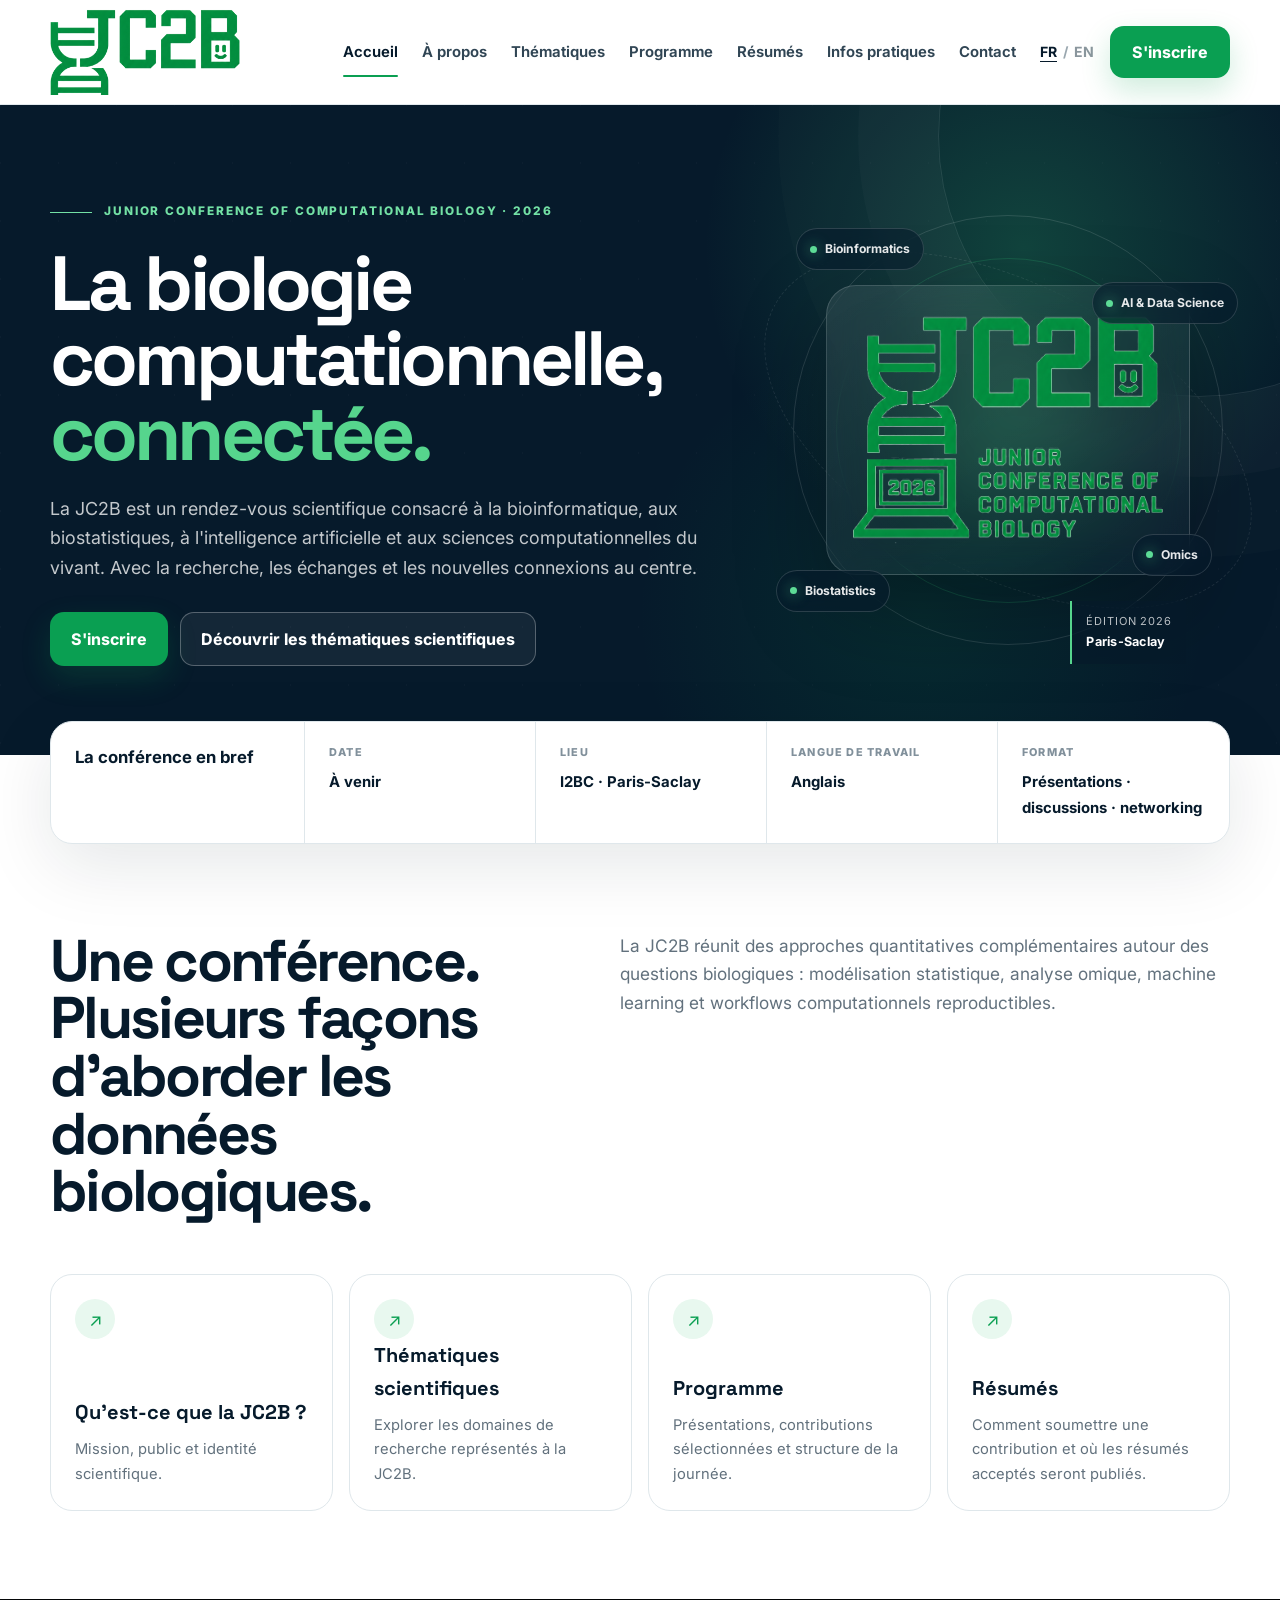
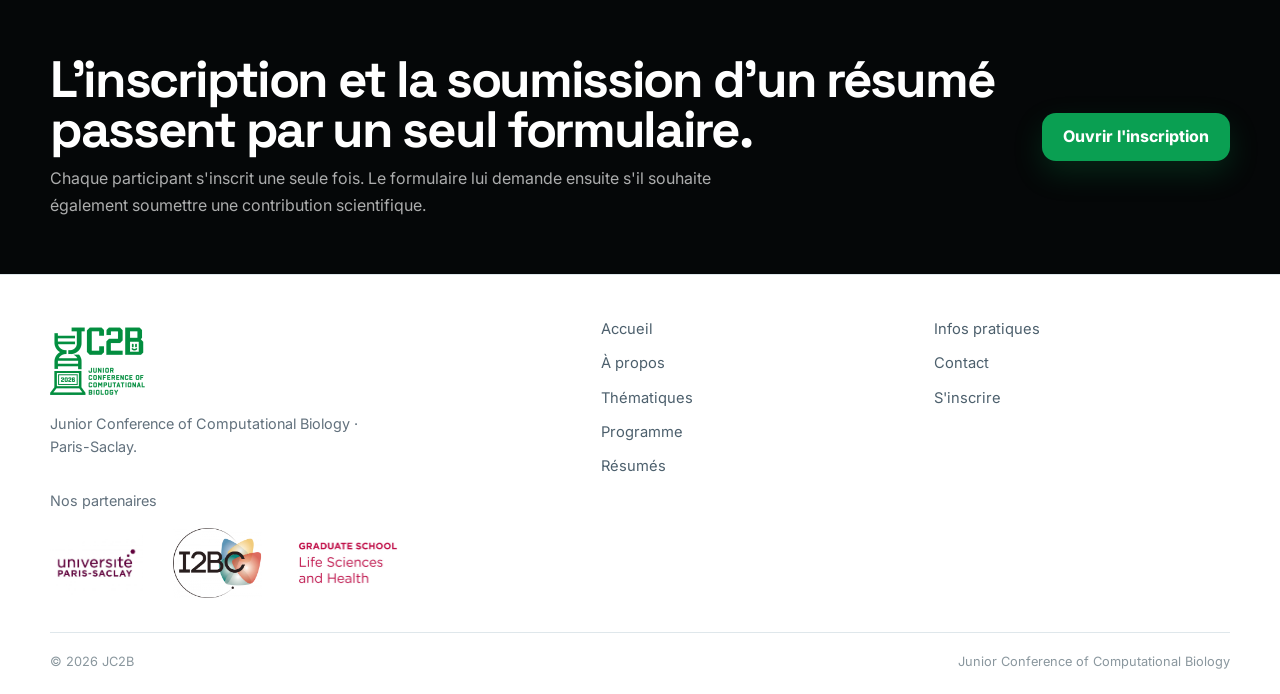
==== commit fd3855fe: "Fix html Fixed vibed html files into readable." ====
--- a/index.html
+++ b/index.html
@@ -1,96 +1,169 @@
 <!doctype html>
 <html lang="fr">
-<head>
-  <meta charset="utf-8" />
-  <meta name="viewport" content="width=device-width,initial-scale=1" />
-  <title>JC2B 2026 | Junior Conference of Computational Biology</title>
-  <meta name="description" content="JC2B 2026 — Junior Conference of Computational Biology at Paris-Saclay." />
-  <meta name="theme-color" content="#061a2b" />
-  <link rel="preconnect" href="https://fonts.googleapis.com" />
-  <link rel="preconnect" href="https://fonts.gstatic.com" crossorigin />
-  <link href="https://fonts.googleapis.com/css2?family=Inter:wght@400;500;600;700;800&family=Space+Grotesk:wght@500;600;700&display=swap" rel="stylesheet" />
-  <link rel="stylesheet" href="css/style.css" />
-</head>
-<body data-page="home">
-  <a class="skip-link" href="#main">Skip to content</a>
-  <header class="site-header" id="site-header"></header>
+  <head>
+    <meta charset="utf-8" />
+    <meta name="viewport" content="width=device-width,initial-scale=1" />
+    <title>JC2B 2026 | Junior Conference of Computational Biology</title>
+    <meta name="description" content="JC2B 2026 — Junior Conference of Computational Biology at Paris-Saclay." />
+    <meta name="theme-color" content="#061a2b" />
+    <link rel="preconnect" href="https://fonts.googleapis.com" />
+    <link rel="preconnect" href="https://fonts.gstatic.com" crossorigin />
+    <link
+      href="https://fonts.googleapis.com/css2?family=Inter:wght@400;500;600;700;800&family=Space+Grotesk:wght@500;600;700&display=swap"
+      rel="stylesheet"
+    />
+    <link rel="stylesheet" href="css/style.css" />
+  </head>
+  <body data-page="home">
+    <a class="skip-link" href="#main">Skip to content</a>
+    <header class="site-header" id="site-header"></header>
 
-  <main id="main">
-    <section class="home-hero">
-      <div class="container home-hero-inner">
-        <div>
-          <span class="eyebrow" data-i18n="homeEyebrow">Junior Conference of Computational Biology · 2026</span>
-          <h1 class="home-title"><span data-i18n="homeTitleA">La biologie computationnelle,</span><span class="accent" data-i18n="homeTitleB">connectée.</span></h1>
-          <p class="home-lead" data-i18n="homeLead">La JC2B est un rendez-vous scientifique consacré à la bioinformatique, aux biostatistiques, à l'intelligence artificielle et aux sciences computationnelles du vivant.</p>
-          <div class="hero-actions">
-            <a class="btn btn-primary" href="registration.html" data-i18n="register">S'inscrire</a>
-            <a class="btn btn-light-outline" href="scope.html" data-i18n="discoverScope">Découvrir les thématiques scientifiques</a>
+    <main id="main">
+      <section class="home-hero">
+        <div class="container home-hero-inner">
+          <div>
+            <span class="eyebrow" data-i18n="homeEyebrow">Junior Conference of Computational Biology · 2026</span>
+            <h1 class="home-title">
+              <span data-i18n="homeTitleA">La biologie computationnelle,</span>
+              <span class="accent" data-i18n="homeTitleB">connectée.</span>
+            </h1>
+            <p class="home-lead" data-i18n="homeLead">
+              La JC2B est un rendez-vous scientifique consacré à la bioinformatique, aux biostatistiques, à
+              l'intelligence artificielle et aux sciences computationnelles du vivant.
+            </p>
+            <div class="hero-actions">
+              <a class="btn btn-primary" href="registration.html" data-i18n="register">S'inscrire</a>
+              <a class="btn btn-light-outline" href="scope.html" data-i18n="discoverScope">
+                Découvrir les thématiques scientifiques
+              </a>
+            </div>
+          </div>
+
+          <div class="brand-visual" aria-label="JC2B 2026 conference identity">
+            <div class="brand-orbit orbit-a"></div>
+            <div class="brand-orbit orbit-b"></div>
+            <div class="brand-orbit orbit-c"></div>
+            <div class="brand-glow"></div>
+
+            <div class="hero-logo-stage">
+              <img
+                src="images/logos/jc2b-2026-transparent.png"
+                alt="JC2B 2026 — Junior Conference of Computational Biology"
+              />
+            </div>
+
+            <div class="field-pill pill-1">
+              <span></span>
+              Bioinformatics
+            </div>
+            <div class="field-pill pill-2">
+              <span></span>
+              Biostatistics
+            </div>
+            <div class="field-pill pill-3">
+              <span></span>
+              AI & Data Science
+            </div>
+            <div class="field-pill pill-4">
+              <span></span>
+              Omics
+            </div>
+
+            <div class="edition-chip">
+              <span data-i18n="editionLabel">2026 edition</span>
+              <strong>Paris-Saclay</strong>
+            </div>
           </div>
         </div>
+      </section>
 
-        <div class="brand-visual" aria-label="JC2B 2026 conference identity">
-          <div class="brand-orbit orbit-a"></div>
-          <div class="brand-orbit orbit-b"></div>
-          <div class="brand-orbit orbit-c"></div>
-          <div class="brand-glow"></div>
-
-          <div class="hero-logo-stage">
-            <img src="images/logos/jc2b-2026-transparent.png" alt="JC2B 2026 — Junior Conference of Computational Biology" />
-          </div>
-
-          <div class="field-pill pill-1"><span></span>Bioinformatics</div>
-          <div class="field-pill pill-2"><span></span>Biostatistics</div>
-          <div class="field-pill pill-3"><span></span>AI & Data Science</div>
-          <div class="field-pill pill-4"><span></span>Omics</div>
-
-          <div class="edition-chip">
-            <span data-i18n="editionLabel">2026 edition</span>
-            <strong>Paris-Saclay</strong>
+      <div class="home-snapshot">
+        <div class="container">
+          <div class="snapshot-card">
+            <div class="snapshot-label"><strong data-i18n="snapshotLabel">La conférence en bref</strong></div>
+            <div class="snapshot-item">
+              <span data-i18n="snapshotDate">Date</span>
+              <strong data-config="date" data-fallback="À venir" data-i18n="tba">À venir</strong>
+            </div>
+            <div class="snapshot-item">
+              <span data-i18n="snapshotVenue">Lieu</span>
+              <strong data-config="venue">I2BC · Paris-Saclay</strong>
+            </div>
+            <div class="snapshot-item">
+              <span data-i18n="snapshotLanguage">Langue de travail</span>
+              <strong data-i18n="snapshotLangValue">Anglais</strong>
+            </div>
+            <div class="snapshot-item">
+              <span data-i18n="snapshotFormat">Format</span>
+              <strong data-i18n="snapshotFormatValue">Présentations · discussions · networking</strong>
+            </div>
           </div>
         </div>
       </div>
-    </section>
 
-    <div class="home-snapshot">
-      <div class="container">
-        <div class="snapshot-card">
-          <div class="snapshot-label"><strong data-i18n="snapshotLabel">La conférence en bref</strong></div>
-          <div class="snapshot-item"><span data-i18n="snapshotDate">Date</span><strong data-config="date" data-fallback="À venir" data-i18n="tba">À venir</strong></div>
-          <div class="snapshot-item"><span data-i18n="snapshotVenue">Lieu</span><strong data-config="venue">I2BC · Paris-Saclay</strong></div>
-          <div class="snapshot-item"><span data-i18n="snapshotLanguage">Langue de travail</span><strong data-i18n="snapshotLangValue">Anglais</strong></div>
-          <div class="snapshot-item"><span data-i18n="snapshotFormat">Format</span><strong data-i18n="snapshotFormatValue">Présentations · discussions · networking</strong></div>
+      <section class="section">
+        <div class="container">
+          <div class="home-intro-grid">
+            <div>
+              <h2 data-i18n="homeIntroTitle">Une conférence. Plusieurs façons d'aborder les données biologiques.</h2>
+            </div>
+            <div>
+              <p data-i18n="homeIntroText">
+                La JC2B réunit des approches quantitatives complémentaires autour des questions biologiques :
+                modélisation statistique, analyse omique, machine learning et workflows computationnels reproductibles.
+              </p>
+            </div>
+          </div>
+
+          <div class="link-card-grid">
+            <a class="link-card" href="about.html">
+              <span class="link-arrow">↗</span>
+              <h3 data-i18n="homeCardAbout">Qu'est-ce que la JC2B ?</h3>
+              <p data-i18n="homeCardAboutText">Mission, public et identité scientifique.</p>
+            </a>
+            <a class="link-card" href="scope.html">
+              <span class="link-arrow">↗</span>
+              <h3 data-i18n="homeCardScope">Thématiques scientifiques</h3>
+              <p data-i18n="homeCardScopeText">Explorer les domaines de recherche représentés à la JC2B.</p>
+            </a>
+            <a class="link-card" href="programme.html">
+              <span class="link-arrow">↗</span>
+              <h3 data-i18n="homeCardProgramme">Programme</h3>
+              <p data-i18n="homeCardProgrammeText">
+                Présentations, contributions sélectionnées et structure de la journée.
+              </p>
+            </a>
+            <a class="link-card" href="abstracts.html">
+              <span class="link-arrow">↗</span>
+              <h3 data-i18n="homeCardAbstracts">Résumés</h3>
+              <p data-i18n="homeCardAbstractsText">
+                Comment soumettre une contribution et où les résumés acceptés seront publiés.
+              </p>
+            </a>
+          </div>
         </div>
-      </div>
-    </div>
+      </section>
 
-    <section class="section">
-      <div class="container">
-        <div class="home-intro-grid">
-          <div><h2 data-i18n="homeIntroTitle">Une conférence. Plusieurs façons d'aborder les données biologiques.</h2></div>
-          <div><p data-i18n="homeIntroText">La JC2B réunit des approches quantitatives complémentaires autour des questions biologiques : modélisation statistique, analyse omique, machine learning et workflows computationnels reproductibles.</p></div>
+      <section class="registration-band">
+        <div class="container registration-band-inner">
+          <div>
+            <h2 data-i18n="homeRegistrationTitle">
+              L'inscription et la soumission d'un résumé passent par un seul formulaire.
+            </h2>
+            <p data-i18n="homeRegistrationText">
+              Chaque participant s'inscrit une seule fois. Le formulaire lui demande ensuite s'il souhaite également
+              soumettre une contribution scientifique.
+            </p>
+          </div>
+          <a class="btn btn-primary" href="registration.html" data-i18n="openRegistration">Ouvrir l'inscription</a>
         </div>
+      </section>
+    </main>
 
-        <div class="link-card-grid">
-          <a class="link-card" href="about.html"><span class="link-arrow">↗</span><h3 data-i18n="homeCardAbout">Qu'est-ce que la JC2B ?</h3><p data-i18n="homeCardAboutText">Mission, public et identité scientifique.</p></a>
-          <a class="link-card" href="scope.html"><span class="link-arrow">↗</span><h3 data-i18n="homeCardScope">Thématiques scientifiques</h3><p data-i18n="homeCardScopeText">Explorer les domaines de recherche représentés à la JC2B.</p></a>
-          <a class="link-card" href="programme.html"><span class="link-arrow">↗</span><h3 data-i18n="homeCardProgramme">Programme</h3><p data-i18n="homeCardProgrammeText">Présentations, contributions sélectionnées et structure de la journée.</p></a>
-          <a class="link-card" href="abstracts.html"><span class="link-arrow">↗</span><h3 data-i18n="homeCardAbstracts">Résumés</h3><p data-i18n="homeCardAbstractsText">Comment soumettre une contribution et où les résumés acceptés seront publiés.</p></a>
-        </div>
-      </div>
-    </section>
-
-    <section class="registration-band">
-      <div class="container registration-band-inner">
-        <div>
-          <h2 data-i18n="homeRegistrationTitle">L'inscription et la soumission d'un résumé passent par un seul formulaire.</h2>
-          <p data-i18n="homeRegistrationText">Chaque participant s'inscrit une seule fois. Le formulaire lui demande ensuite s'il souhaite également soumettre une contribution scientifique.</p>
-        </div>
-        <a class="btn btn-primary" href="registration.html" data-i18n="openRegistration">Ouvrir l'inscription</a>
-      </div>
-    </section>
-  </main>
-
-  <footer class="site-footer" id="site-footer"></footer>
-  <script src="js/site-config.js"></script><script src="js/nav.js"></script><script src="js/app.js"></script><script src="js/i18n.js"></script>
-</body>
+    <footer class="site-footer" id="site-footer"></footer>
+    <script src="js/site-config.js"></script>
+    <script src="js/nav.js"></script>
+    <script src="js/app.js"></script>
+    <script src="js/i18n.js"></script>
+  </body>
 </html>
--- a/css/style.css
+++ b/css/style.css
@@ -105,7 +105,7 @@
 .home-hero-inner { position: relative; z-index: 2; display: grid; grid-template-columns: 1.2fr .8fr; gap: 70px; align-items: center; min-height: 650px; padding: 72px 0; }
 .eyebrow { display: inline-flex; align-items: center; gap: 12px; color: #73e1a5; text-transform: uppercase; letter-spacing: .16em; font-size: .74rem; font-weight: 800; }
 .eyebrow::before { content: ""; width: 42px; height: 1px; background: #73e1a5; }
-.home-title { margin: 24px 0 22px; max-width: 790px; font-family: "Space Grotesk", Inter, sans-serif; font-size: clamp(4.1rem, 8vw, 7.7rem); line-height: .88; letter-spacing: -.065em; }
+.home-title { margin: 24px 0 22px; max-width: 790px; font-family: "Space Grotesk", Inter, sans-serif; font-size: clamp(3rem, 6vw, 5.8rem); line-height: .98; letter-spacing: -.05em; overflow-wrap: break-word; }
 .home-title .accent { color: #56d58d; display: block; }
 .home-lead { max-width: 720px; margin: 0; color: rgba(255,255,255,.76); font-size: 1.12rem; }
 .hero-actions { display: flex; flex-wrap: wrap; gap: 12px; margin-top: 30px; }
@@ -226,7 +226,7 @@
 .page-hero { position: relative; overflow: hidden; background: var(--navy); color: #fff; padding: 78px 0 72px; }
 .page-hero::before { content: ""; position: absolute; inset: 0; background: radial-gradient(circle at 85% 35%, rgba(53,200,119,.18), transparent 26%), linear-gradient(120deg, rgba(255,255,255,.025) 1px, transparent 1px); background-size: auto, 56px 56px; }
 .page-hero .container { position: relative; z-index: 1; }
-.page-hero h1 { margin: 16px 0 18px; max-width: 930px; font-size: clamp(3.1rem,6vw,6rem); line-height: .94; letter-spacing: -.055em; }
+.page-hero h1 { margin: 16px 0 18px; max-width: 930px; font-size: clamp(2.8rem,5.4vw,5.4rem); line-height: .98; letter-spacing: -.05em; overflow-wrap: break-word; }
 .page-hero p { max-width: 780px; margin: 0; color: rgba(255,255,255,.74); font-size: 1.08rem; }
 .page-hero .eyebrow { font-size: .72rem; }
 
@@ -302,8 +302,25 @@
 
 .site-footer { border-top: 1px solid var(--line); background: #fff; padding: 42px 0 22px; }
 .footer-grid { display: grid; grid-template-columns: 1.3fr .75fr .75fr; gap: 38px; align-items: start; }
-.footer-logo img { width: 118px; height: 66px; object-fit: contain; object-position: left; }
-.footer-brand p { max-width: 350px; color: var(--muted); font-size: .9rem; margin: 10px 0 0; }
+.footer-logo img { width: 140px; height: 70px; object-fit: contain; object-position: left; }
+.footer-brand {
+  max-width: 350px; color: var(--muted); font-size: .9rem; margin: 10px 0 0;
+  display: flex;
+  flex-direction: column;
+  gap: 1px;
+}
+.footer-main-block {
+  display: flex;
+  flex-direction: column;
+  align-items: flex-start;
+}
+.footer-secondary-logos {
+  display: flex;
+  flex-direction: row;
+  align-items: center;
+  gap: 20px;
+  flex-wrap: nowrap;
+}
 .footer-links { display: grid; gap: 10px; }
 .footer-links a { color: #4d606d; font-size: .92rem; }
 .footer-links a:hover { color: var(--green); }
@@ -341,7 +358,12 @@
   .feature-grid, .two-col { grid-template-columns: 1fr; }
   .steps { grid-template-columns: 1fr; }
   .footer-grid { grid-template-columns: 1fr 1fr; }
-  .footer-brand { grid-column: 1 / -1; }
+  /*.footer-brand { grid-column: 1 / -1; }*/
+  .footer-brand {
+  display: flex;
+  flex-direction: column;
+  gap: 0px; /* Espace entre le bloc JC2B et la ligne des autres logos */
+  }
 }
 
 @media (max-width: 640px) {
@@ -373,8 +395,258 @@
   .page-hero h1 { font-size: clamp(3rem,14vw,4.8rem); }
   .link-card-grid, .scope-grid, .programme-grid, .registration-paths { grid-template-columns: 1fr; }
   .footer-grid { grid-template-columns: 1fr; }
-  .footer-brand { grid-column: auto; }
+  /*.footer-brand { grid-column: auto; }*/
+  .footer-brand {
+  display: flex;
+  flex-direction: column;
+  gap: 0px; /* Espace entre le bloc JC2B et la ligne des autres logos */
+  }
   .footer-bottom { flex-direction: column; gap: 6px; }
   .form-shell-header { align-items: flex-start; flex-direction: column; }
   .form-placeholder { padding: 28px 20px; min-height: 330px; }
 }
+
+/* ==========================================================================
+   Interactive Registration Form & Capacity Feedback
+   (Adapted to Site Design Tokens)
+   ========================================================================== */
+
+/* 199-Attendee Capacity Notice */
+.notice-card {
+  display: flex;
+  gap: 16px;
+  background-color: #fff9eb;
+  border-left: 4px solid #d9822b;
+  border-radius: var(--radius-md);
+  padding: 20px 24px;
+  margin-bottom: 28px;
+  box-shadow: 0 4px 16px rgba(6, 26, 43, 0.04);
+}
+
+.notice-icon {
+  font-size: 1.6rem;
+  line-height: 1;
+}
+
+.notice-body h2 {
+  font-size: 1.15rem;
+  color: #8f4b00;
+  margin: 0 0 6px 0;
+  font-family: "Space Grotesk", Inter, sans-serif;
+}
+
+.notice-body p {
+  color: #4a5568;
+  font-size: 0.94rem;
+  margin: 0 0 4px 0;
+}
+
+.notice-body .notice-sub {
+  font-size: 0.85rem;
+  color: #718096;
+  margin-bottom: 0;
+}
+
+/* Form Container & Sections */
+.form-wrapper {
+  padding: 10px 30px 30px;
+}
+
+.form-section {
+  border: none;
+  margin-bottom: 32px;
+  padding: 0 0 24px 0;
+  border-bottom: 1px solid var(--line);
+}
+
+.form-section:last-of-type {
+  border-bottom: none;
+  margin-bottom: 12px;
+}
+
+.form-section legend {
+  font-family: "Space Grotesk", Inter, sans-serif;
+  font-size: 1.25rem;
+  font-weight: 700;
+  color: var(--navy);
+  margin-bottom: 16px;
+}
+
+/* Inputs, Selects & Labels */
+.form-group {
+  margin-bottom: 18px;
+  display: flex;
+  flex-direction: column;
+}
+
+.form-group label {
+  font-weight: 650;
+  margin-bottom: 6px;
+  color: var(--ink);
+  font-size: 0.92rem;
+}
+
+.form-group .req {
+  color: #d9381e;
+}
+
+.form-group small {
+  color: var(--muted);
+  font-size: 0.82rem;
+  margin-top: 4px;
+}
+
+.form-group input[type="text"],
+.form-group input[type="email"],
+.form-group select,
+textarea {
+  width: 100%;
+  padding: 12px 14px;
+  border: 1px solid var(--line);
+  border-radius: 12px;
+  font-family: inherit;
+  font-size: 0.96rem;
+  color: var(--ink);
+  background-color: #fff;
+  transition: border-color 0.2s ease, box-shadow 0.2s ease;
+}
+
+textarea {
+  resize: vertical;
+}
+
+.form-group input:focus,
+.form-group select:focus,
+textarea:focus {
+  outline: none;
+  border-color: var(--green);
+  box-shadow: 0 0 0 3px rgba(10, 159, 82, 0.15);
+}
+
+/* 2-Column Responsive Form Grid */
+.form-grid {
+  display: grid;
+  grid-template-columns: 1fr 1fr;
+  gap: 16px;
+}
+
+@media (max-width: 640px) {
+  .form-grid {
+    grid-template-columns: 1fr;
+  }
+}
+
+/* Checkbox Customization */
+.checkbox-group {
+  display: flex;
+  align-items: flex-start;
+  gap: 10px;
+  margin-top: 14px;
+}
+
+.checkbox-group input {
+  margin-top: 4px;
+  accent-color: var(--green);
+  cursor: pointer;
+  width: 17px;
+  height: 17px;
+}
+
+.checkbox-group label {
+  font-weight: normal;
+  font-size: 0.92rem;
+  color: var(--muted);
+  cursor: pointer;
+  line-height: 1.45;
+}
+
+/* Informational Banners */
+.info-callout {
+  background-color: #f0f7ff;
+  border-left: 4px solid #0066cc;
+  padding: 12px 16px;
+  border-radius: 10px;
+  margin-bottom: 20px;
+}
+
+.info-callout p {
+  margin: 0;
+  font-size: 0.86rem;
+  color: #1a4971;
+  line-height: 1.45;
+}
+
+.abstract-alert {
+  background-color: #fffbeb;
+  border: 1px solid #fef08a;
+  border-radius: 10px;
+  padding: 12px 16px;
+  margin-bottom: 18px;
+}
+
+.abstract-alert p {
+  margin: 0;
+  font-size: 0.86rem;
+  color: #854d0e;
+  line-height: 1.45;
+}
+
+/* Conditional Abstract Block */
+.conditional-block {
+  margin-top: 16px;
+  padding: 20px;
+  background-color: var(--soft);
+  border: 1px solid var(--line);
+  border-radius: 16px;
+}
+
+.conditional-block.hidden {
+  display: none;
+}
+
+.char-counter {
+  text-align: right;
+  font-size: 0.8rem;
+  color: var(--muted);
+  margin-top: 5px;
+}
+
+/* Dynamic Submission Feedback Banners */
+.feedback-banner {
+  padding: 18px 22px;
+  border-radius: 16px;
+  margin-top: 18px;
+}
+
+.feedback-banner.hidden {
+  display: none;
+}
+
+.feedback-banner h3 {
+  margin: 0 0 6px 0;
+  font-size: 1.2rem;
+  font-family: "Space Grotesk", Inter, sans-serif;
+}
+
+.feedback-banner p {
+  margin: 0 0 4px 0;
+  font-size: 0.94rem;
+}
+
+.feedback-banner.success {
+  background-color: var(--green-soft);
+  border: 1px solid rgba(10, 159, 82, 0.3);
+  color: #086334;
+}
+
+.feedback-banner.warning {
+  background-color: #fffbeb;
+  border: 1px solid #fcd34d;
+  color: #92400e;
+}
+
+.feedback-banner.error {
+  background-color: #fef2f2;
+  border: 1px solid #fca5a5;
+  color: #991b1b;
+}
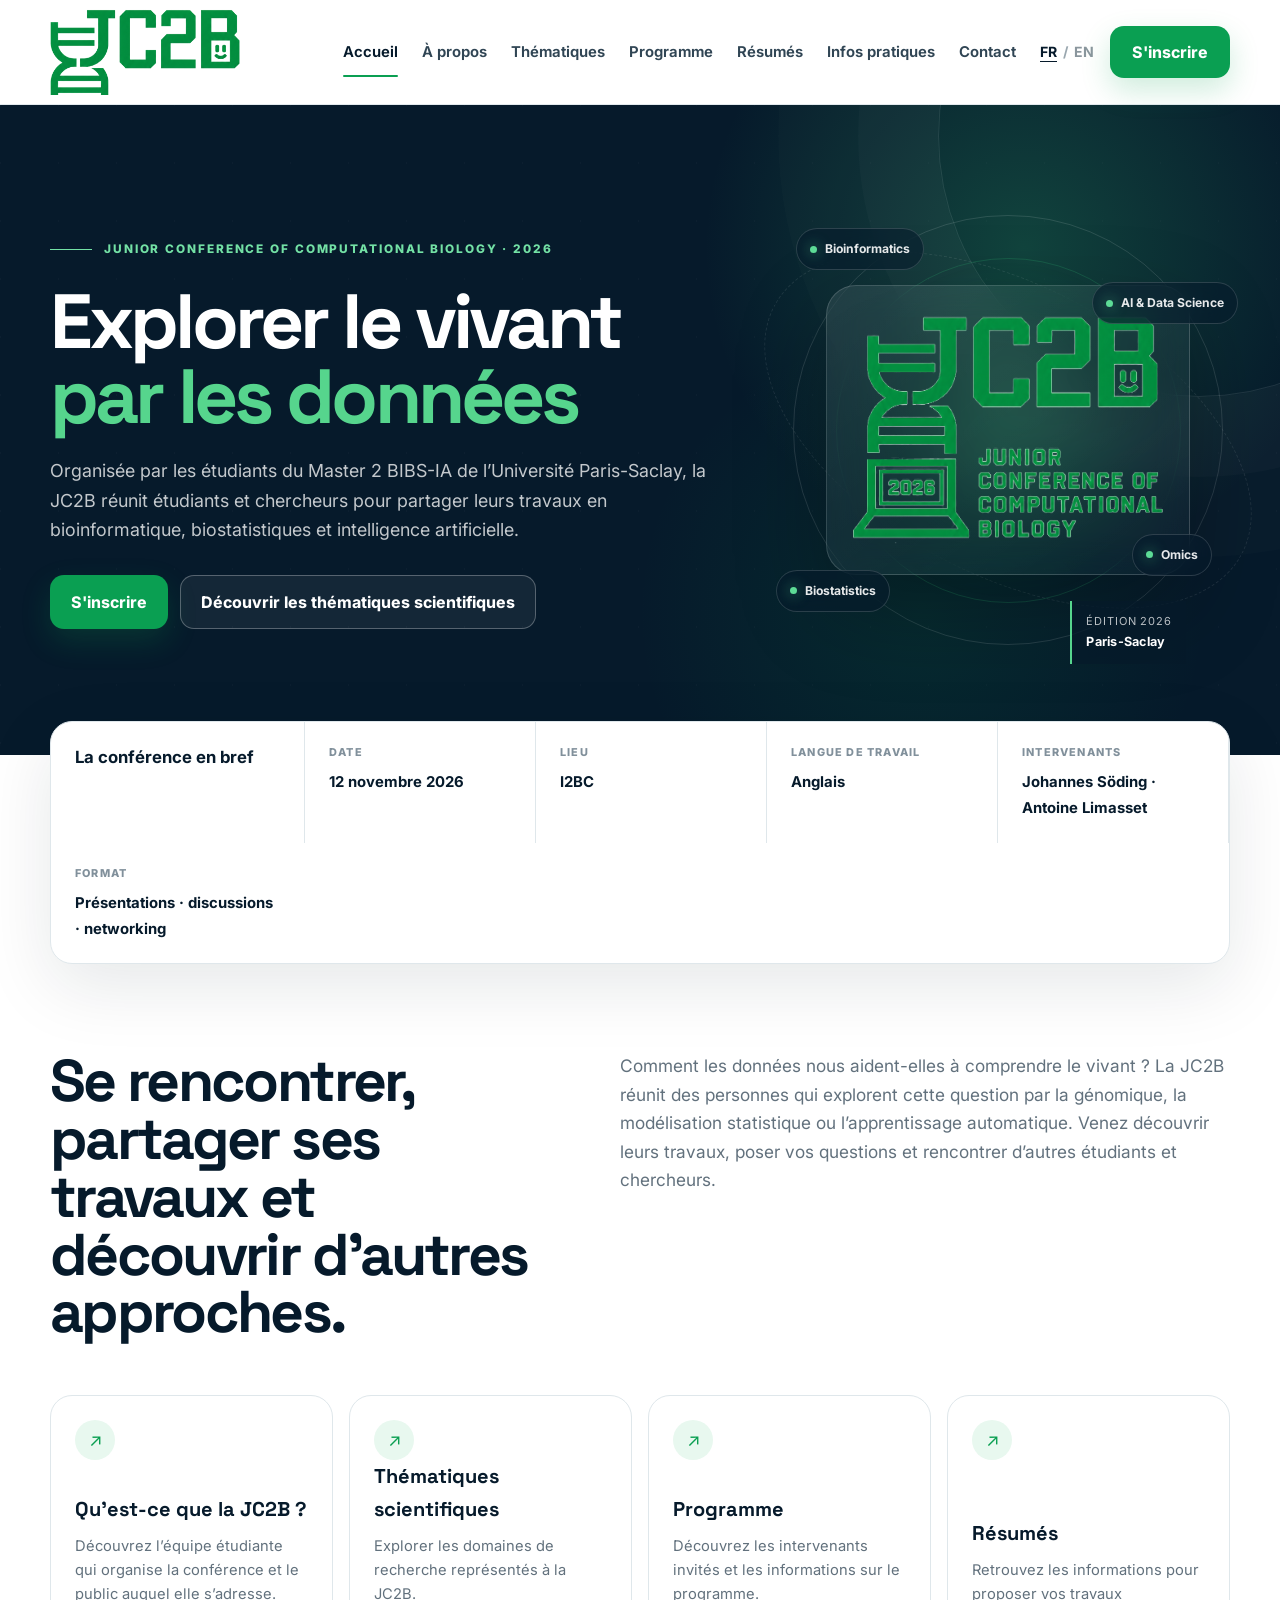
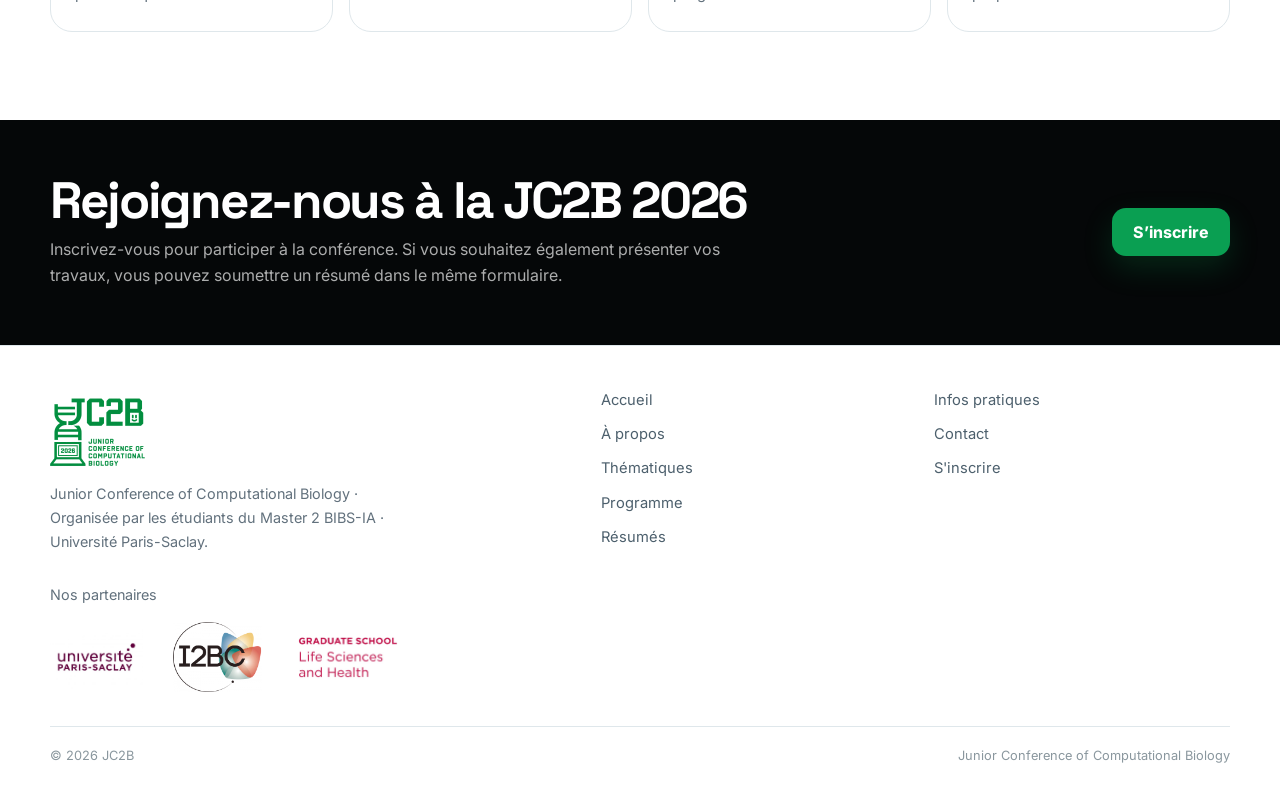
==== commit ceeb4ca1: "Idea for placing speakers in home page." ====
--- a/index.html
+++ b/index.html
@@ -83,15 +83,19 @@
             <div class="snapshot-label"><strong data-i18n="snapshotLabel">La conférence en bref</strong></div>
             <div class="snapshot-item">
               <span data-i18n="snapshotDate">Date</span>
-              <strong data-config="date" data-fallback="À venir" data-i18n="tba">À venir</strong>
+              <strong data-config="date" data-fallback="À venir" data-i18n="tba">12 novembre 2026</strong>
             </div>
             <div class="snapshot-item">
               <span data-i18n="snapshotVenue">Lieu</span>
-              <strong data-config="venue">I2BC · Paris-Saclay</strong>
+              <strong data-config="venue">I2BC</strong>
             </div>
             <div class="snapshot-item">
               <span data-i18n="snapshotLanguage">Langue de travail</span>
               <strong data-i18n="snapshotLangValue">Anglais</strong>
+            </div>
+            <div class="snapshot-item">
+              <span data-i18n="snapshotSpeakers">Intervenants</span>
+              <strong data-i18n="snapshotSpeakersValue">Johannes Söding et Antoine Limasset</strong>
             </div>
             <div class="snapshot-item">
               <span data-i18n="snapshotFormat">Format</span>
--- a/css/style.css
+++ b/css/style.css
@@ -650,3 +650,140 @@
   border: 1px solid #fca5a5;
   color: #991b1b;
 }
+
+/* ==========================================================================
+   Keynote Speakers Section
+   ========================================================================== */
+.speakers-grid {
+  display: grid;
+  grid-template-columns: repeat(2, 1fr);
+  gap: 28px;
+  align-items: stretch;
+}
+
+.speaker-card {
+  position: relative;
+  background: var(--white);
+  border: 1px solid var(--line);
+  border-radius: 24px;
+  padding: 30px 26px;
+  display: flex;
+  flex-direction: row;
+  gap: 22px;
+  align-items: center;
+  box-shadow: 0 12px 35px rgba(6, 26, 43, 0.05);
+  transition: transform 0.22s ease, box-shadow 0.22s ease, border-color 0.22s ease;
+}
+
+.speaker-card:hover {
+  transform: translateY(-4px);
+  box-shadow: 0 20px 45px rgba(6, 26, 43, 0.08);
+  border-color: #c4d9ce;
+}
+
+.speaker-image-wrapper {
+  width: 130px;
+  height: 130px;
+  min-width: 130px;
+  max-width: 130px;
+  min-height: 130px;
+  max-height: 130px;
+  flex: 0 0 130px;
+  border-radius: 50%;
+  overflow: hidden;
+  border: 1px solid var(--line);
+  box-shadow: 0 4px 16px rgba(6, 26, 43, 0.08);
+  background: var(--soft);
+}
+
+.speaker-photo {
+  width: 130px !important;
+  height: 130px !important;
+  min-width: 130px !important;
+  max-width: 130px !important;
+  min-height: 130px !important;
+  max-height: 130px !important;
+  border-radius: 50%;
+  object-fit: cover !important;
+  display: block;
+}
+
+.speaker-info {
+  flex: 1 1 auto;
+  min-width: 0;
+}
+
+.speaker-badge {
+  display: inline-block;
+  color: var(--green);
+  text-transform: uppercase;
+  letter-spacing: 0.12em;
+  font-size: 0.75rem;
+  font-weight: 800;
+  margin-bottom: 6px;
+}
+
+.speaker-name {
+  margin: 0 0 4px;
+  color: var(--navy);
+  font-size: 1.3rem;
+  font-family: "Space Grotesk", Inter, sans-serif;
+  font-weight: 700;
+  line-height: 1.25;
+}
+
+.speaker-institution {
+  color: var(--green);
+  font-weight: 650;
+  font-size: 0.94rem;
+  margin: 0;
+  line-height: 1.4;
+}
+
+@media (max-width: 640px) {
+  .speakers-grid {
+    grid-template-columns: 1fr;
+    gap: 20px;
+  }
+
+  .speaker-card {
+    flex-direction: column;
+    text-align: center;
+    padding: 26px 20px;
+  }
+
+  .speaker-image-wrapper {
+    margin-inline: auto;
+  }
+}
+
+/* Garder le choix de langue visible sur mobile */
+@media (max-width: 980px) {
+  .nav-actions {
+    display: flex;
+    align-items: center;
+    gap: 10px;
+    flex-shrink: 0;
+  }
+
+  .nav-actions .lang-switch {
+    display: flex !important;
+    align-items: center;
+    gap: 4px;
+    visibility: visible;
+    opacity: 1;
+  }
+
+  .lang-switch button {
+    min-width: 36px;
+    min-height: 44px;
+    padding: 4px;
+    font-size: 14px;
+    cursor: pointer;
+  }
+
+  /* L'inscription reste accessible dans le menu mobile */
+  .nav-actions .btn-nav {
+    display: none;
+  }
+}
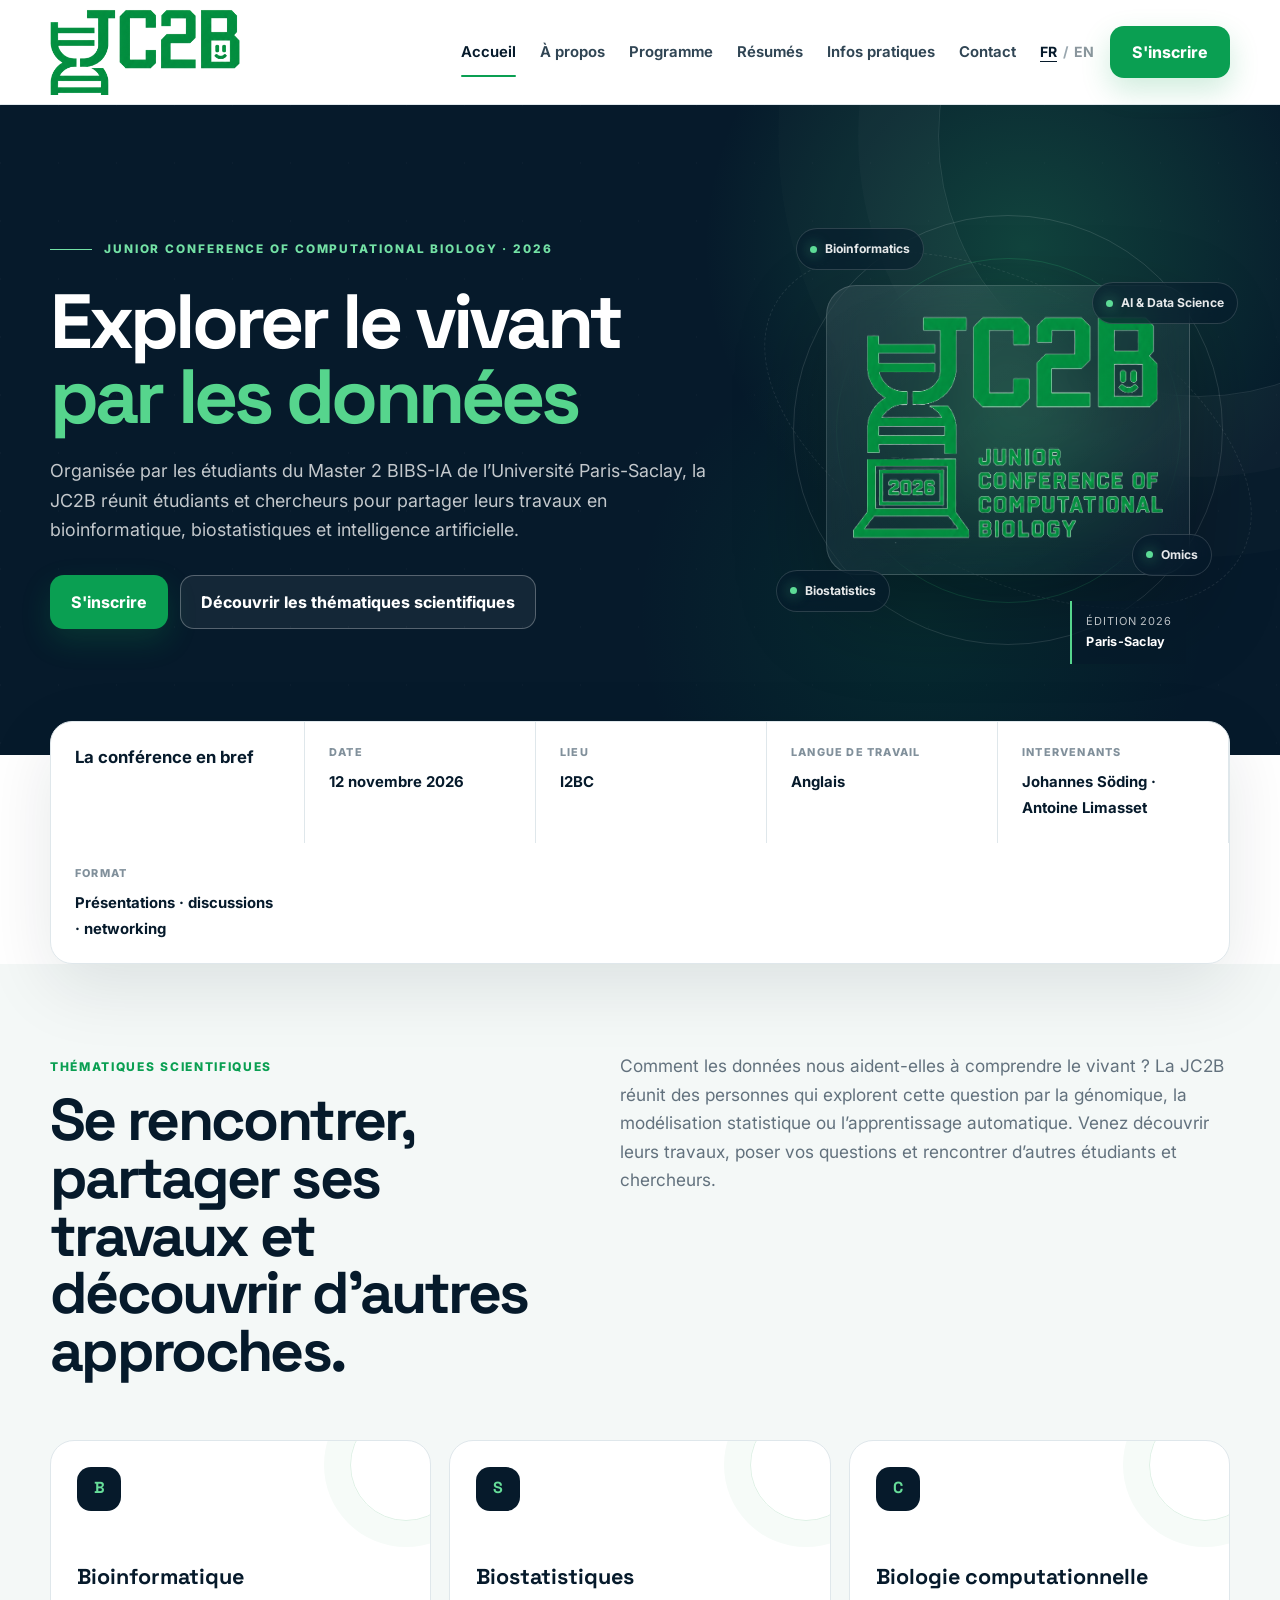
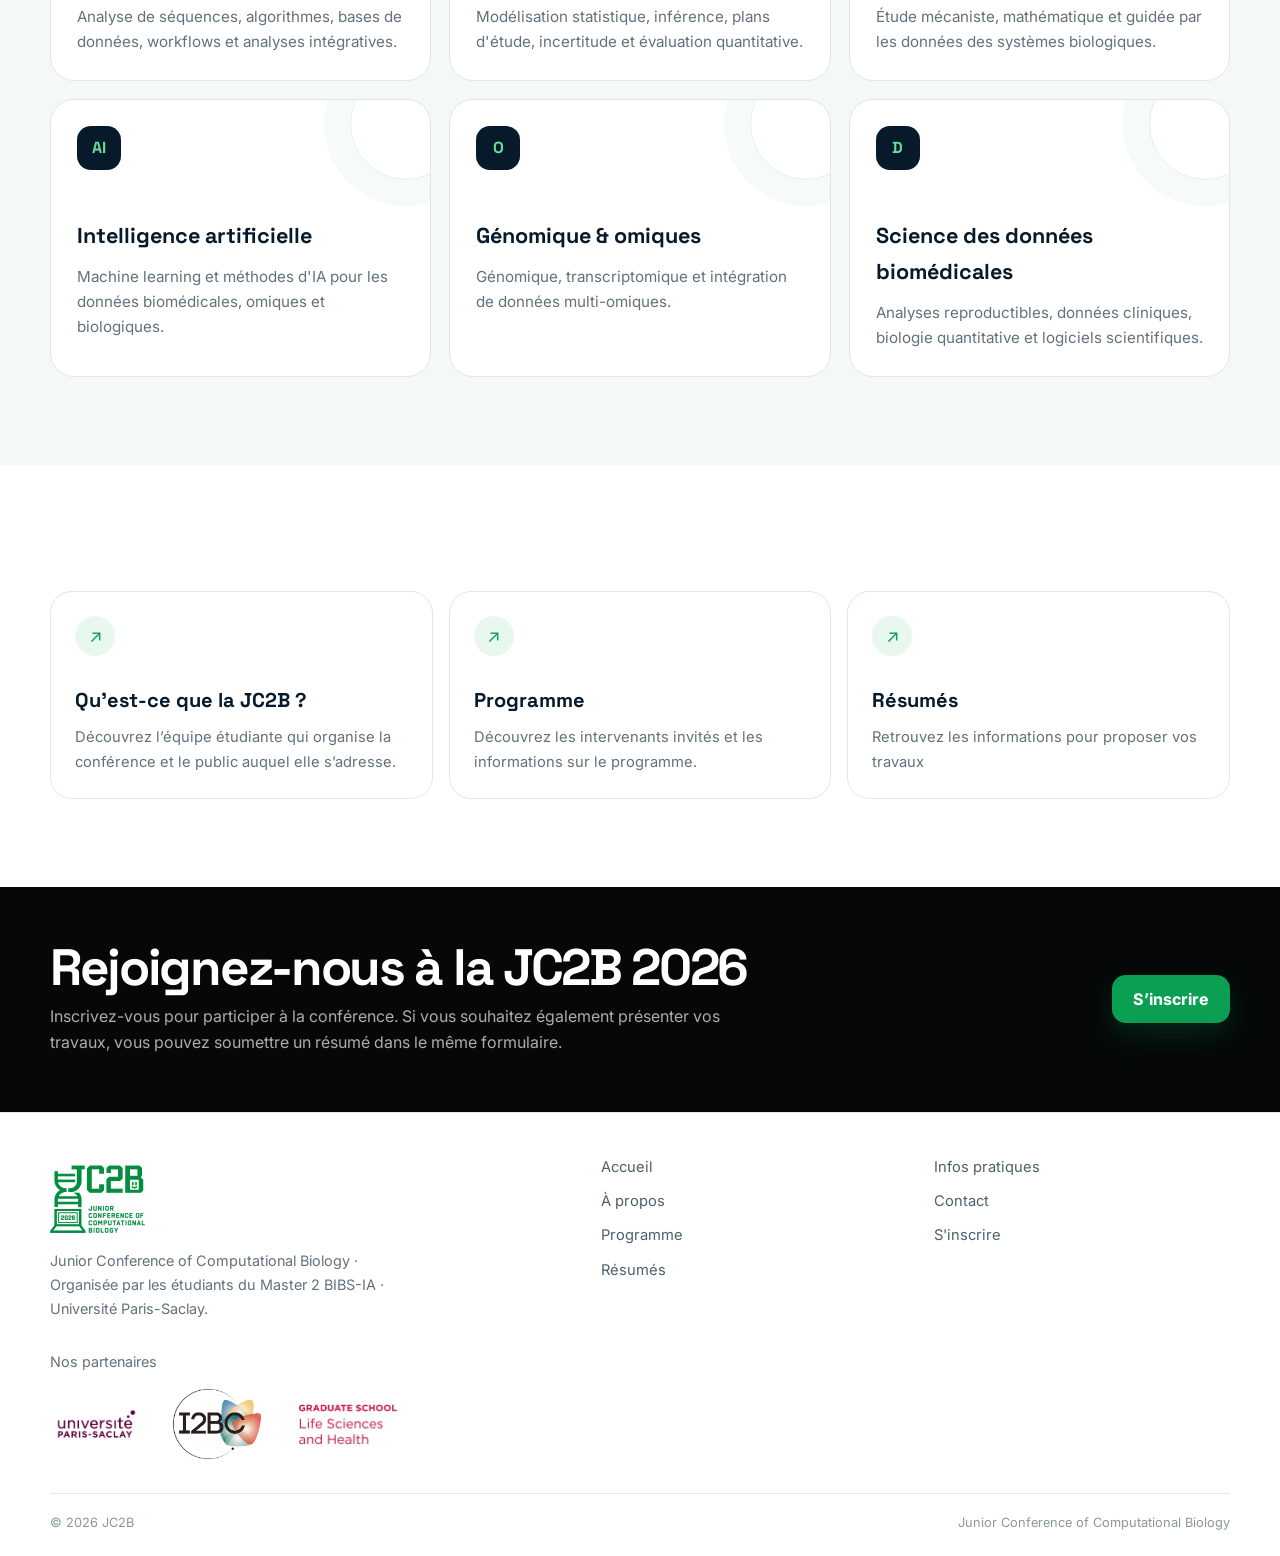
==== commit af9574ae: "Removed "Scientific Scope" page from the website and added the 6 bubbles in index.html" ====
--- a/index.html
+++ b/index.html
@@ -33,7 +33,7 @@
             </p>
             <div class="hero-actions">
               <a class="btn btn-primary" href="registration.html" data-i18n="register">S'inscrire</a>
-              <a class="btn btn-light-outline" href="scope.html" data-i18n="discoverScope">
+              <a class="btn btn-light-outline" href="#scope" data-i18n="discoverScope">
                 Découvrir les thématiques scientifiques
               </a>
             </div>
@@ -105,10 +105,11 @@
         </div>
       </div>
 
-      <section class="section">
+      <section class="section section-soft" id="scope">
         <div class="container">
           <div class="home-intro-grid">
             <div>
+              <span class="section-eyebrow" data-i18n="scopeEyebrow">Thématiques scientifiques</span>
               <h2 data-i18n="homeIntroTitle">Une conférence. Plusieurs façons d'aborder les données biologiques.</h2>
             </div>
             <div>
@@ -119,16 +120,60 @@
             </div>
           </div>
 
+          <div class="scope-grid" style="margin-top: 44px;">
+            <article class="scope-card">
+              <div class="scope-icon">B</div>
+              <h3 data-i18n="topicBioinfo">Bioinformatique</h3>
+              <p data-i18n="topicBioinfoText">
+                Analyse de séquences, algorithmes, bases de données, workflows et analyses intégratives.
+              </p>
+            </article>
+            <article class="scope-card">
+              <div class="scope-icon">S</div>
+              <h3 data-i18n="topicBiostats">Biostatistiques</h3>
+              <p data-i18n="topicBiostatsText">
+                Modélisation statistique, inférence, plans d'expérience, incertitude et évaluation quantitative.
+              </p>
+            </article>
+            <article class="scope-card">
+              <div class="scope-icon">C</div>
+              <h3 data-i18n="topicCompBio">Biologie computationnelle</h3>
+              <p data-i18n="topicCompBioText">
+                Exploration mécanistique, mathématique et data-driven des systèmes biologiques.
+              </p>
+            </article>
+            <article class="scope-card">
+              <div class="scope-icon">AI</div>
+              <h3 data-i18n="topicAI">Intelligence artificielle</h3>
+              <p data-i18n="topicAIText">
+                Machine learning et méthodes d'IA pour les données biomédicales, omiques et biologiques.
+              </p>
+            </article>
+            <article class="scope-card">
+              <div class="scope-icon">O</div>
+              <h3 data-i18n="topicOmics">Génomique & omiques</h3>
+              <p data-i18n="topicOmicsText">
+                Génomique, transcriptomique et intégration de données multi-omiques.
+              </p>
+            </article>
+            <article class="scope-card">
+              <div class="scope-icon">D</div>
+              <h3 data-i18n="topicData">Biomedical data science</h3>
+              <p data-i18n="topicDataText">
+                Analyses reproductibles, données cliniques, biologie quantitative et logiciels scientifiques.
+              </p>
+            </article>
+          </div>
+        </div>
+      </section>
+
+      <section class="section">
+        <div class="container">
           <div class="link-card-grid">
             <a class="link-card" href="about.html">
               <span class="link-arrow">↗</span>
               <h3 data-i18n="homeCardAbout">Qu'est-ce que la JC2B ?</h3>
               <p data-i18n="homeCardAboutText">Mission, public et identité scientifique.</p>
-            </a>
-            <a class="link-card" href="scope.html">
-              <span class="link-arrow">↗</span>
-              <h3 data-i18n="homeCardScope">Thématiques scientifiques</h3>
-              <p data-i18n="homeCardScopeText">Explorer les domaines de recherche représentés à la JC2B.</p>
             </a>
             <a class="link-card" href="programme.html">
               <span class="link-arrow">↗</span>
--- a/css/style.css
+++ b/css/style.css
@@ -210,7 +210,8 @@
 .home-intro-grid { display: grid; grid-template-columns: .9fr 1.1fr; gap: 70px; align-items: start; }
 .home-intro-grid p { margin: 0; font-size: 1.08rem; color: var(--muted); }
 
-.link-card-grid { display: grid; grid-template-columns: repeat(4,1fr); gap: 16px; margin-top: 38px; }
+.link-card-grid { display: grid; grid-template-columns: repeat(3, 1fr); gap: 16px; margin-top: 38px; }
+#scope { scroll-margin-top: calc(var(--header) + 20px); }
 .link-card { min-height: 208px; padding: 24px; border: 1px solid var(--line); border-radius: 22px; background: #fff; display: flex; flex-direction: column; transition: transform .22s ease, box-shadow .22s ease, border-color .22s ease; }
 .link-card:hover { transform: translateY(-5px); box-shadow: 0 20px 45px rgba(6,26,43,.08); border-color: #c4d9ce; }
 .link-card h3 { margin: auto 0 8px; color: var(--navy); font-size: 1.25rem; }
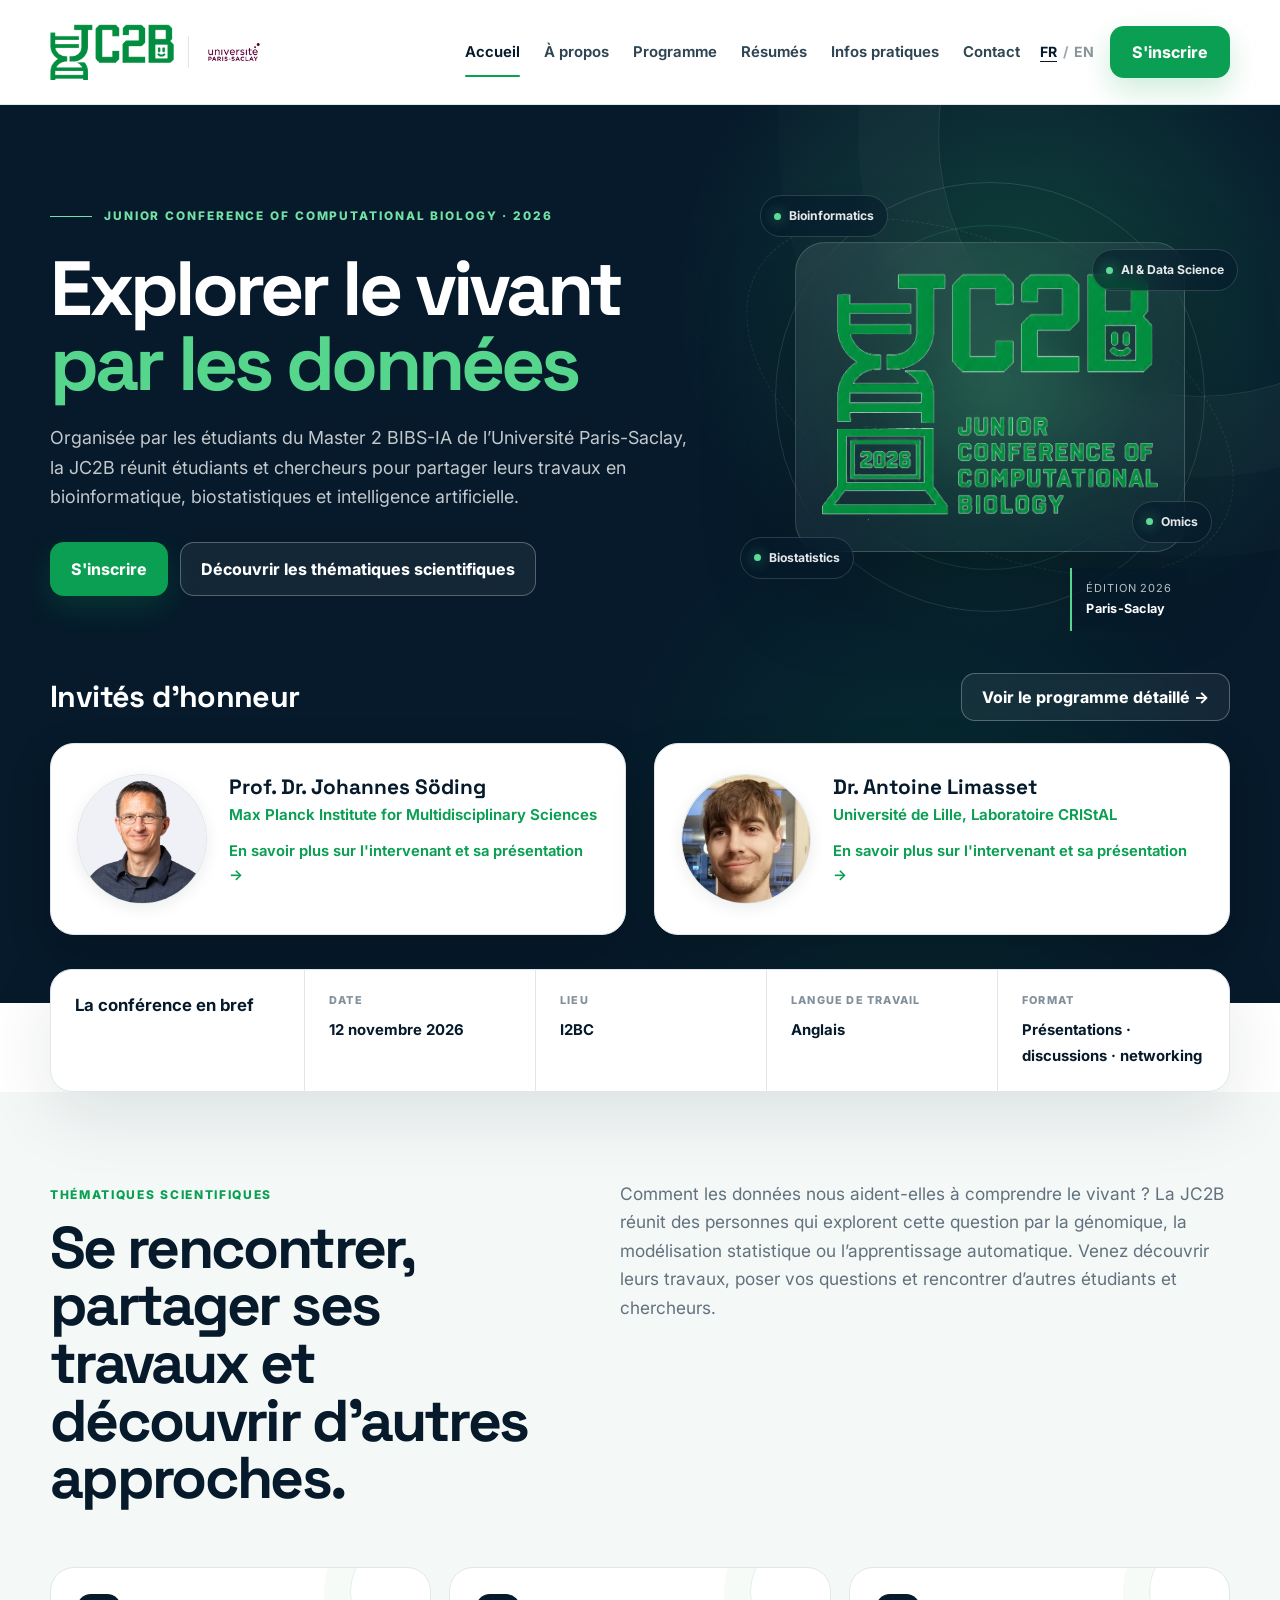
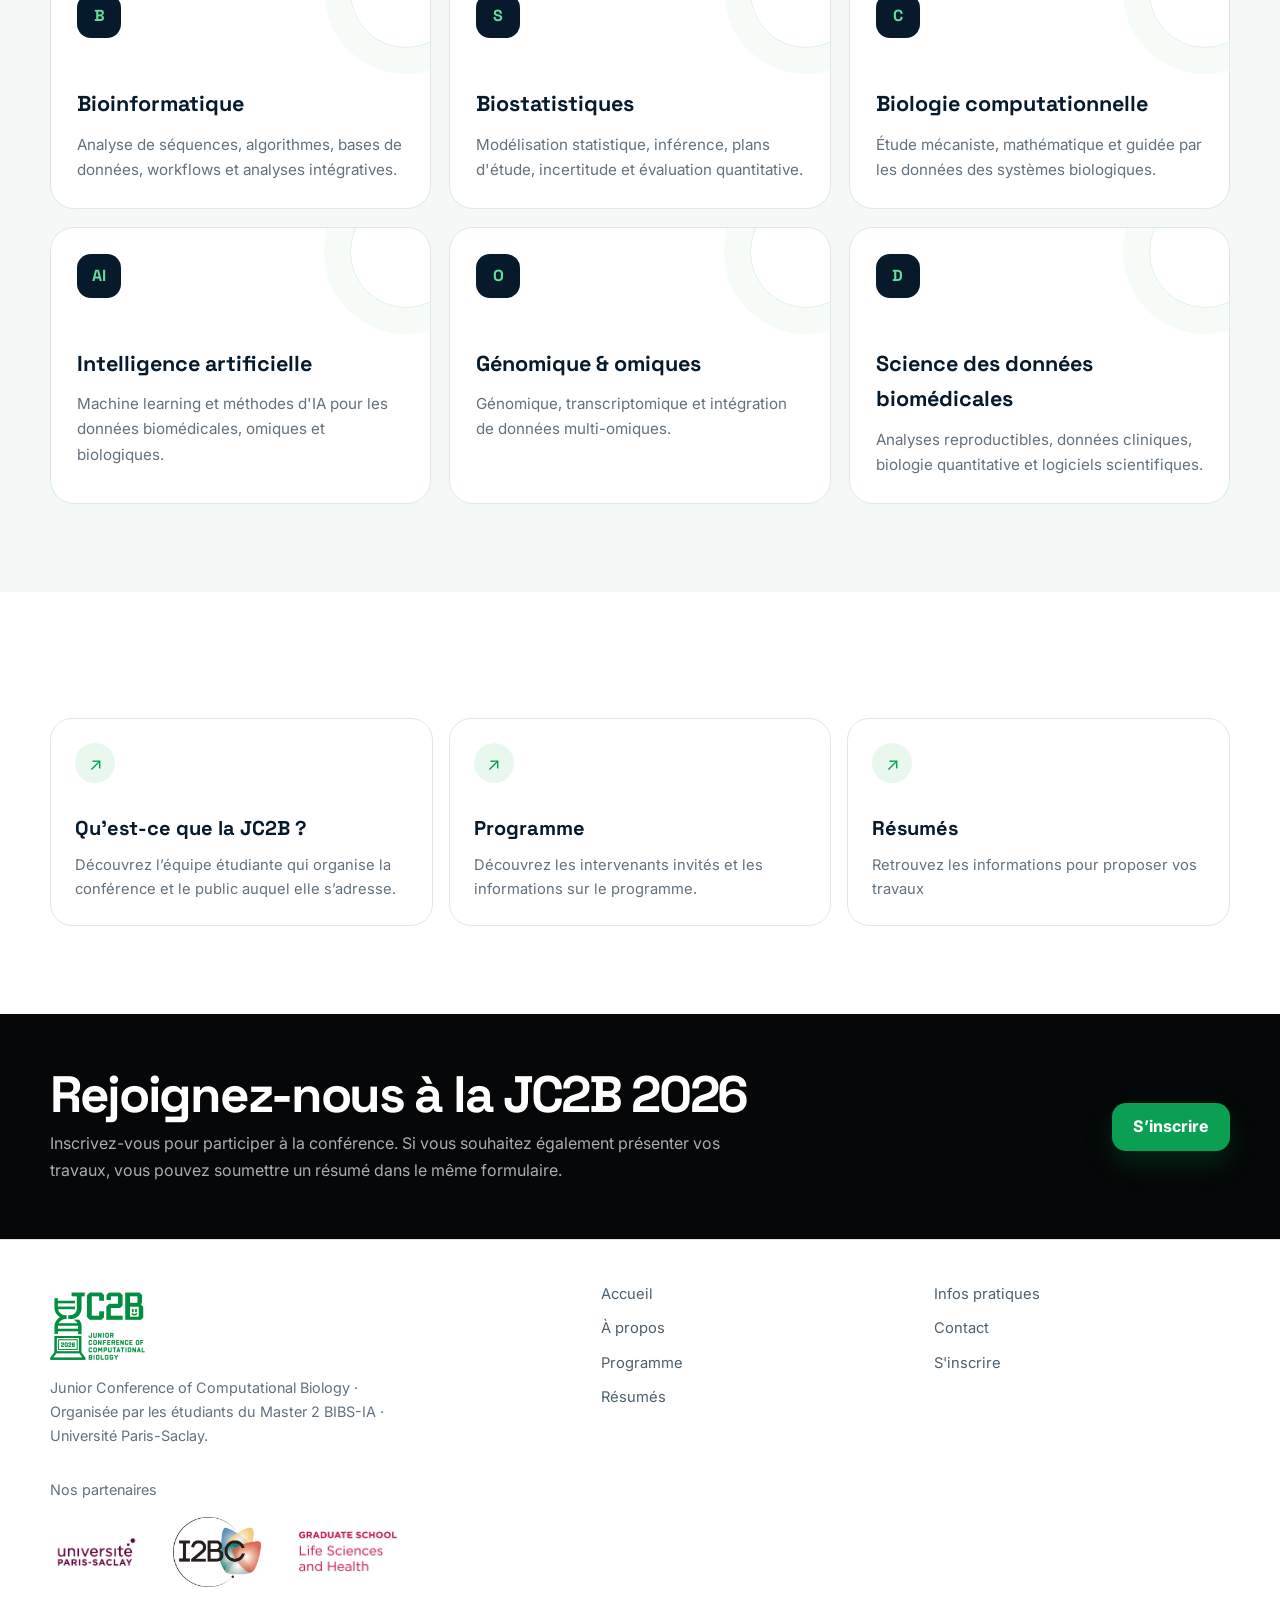
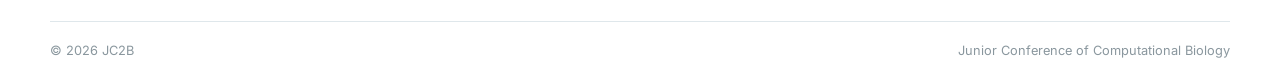
==== commit 336d15f1: "Major changes to index and program added Paris saclay logo to header Added speaker's info in the ind" ====
--- a/index.html
+++ b/index.html
@@ -12,7 +12,7 @@
       href="https://fonts.googleapis.com/css2?family=Inter:wght@400;500;600;700;800&family=Space+Grotesk:wght@500;600;700&display=swap"
       rel="stylesheet"
     />
-    <link rel="stylesheet" href="css/style.css" />
+    <link rel="stylesheet" href="css/style.css?v=4" />
   </head>
   <body data-page="home">
     <a class="skip-link" href="#main">Skip to content</a>
@@ -75,6 +75,55 @@
             </div>
           </div>
         </div>
+
+        <div class="container hero-speakers-banner" id="speakers">
+          <div class="hero-speakers-head">
+            <h2 class="hero-speakers-title" data-i18n="speakersTitle">Invités d'honneur</h2>
+            <a class="btn btn-light-outline" href="programme.html#speakers" data-i18n="seeFullProgramme">
+              Voir le programme détaillé →
+            </a>
+          </div>
+
+          <div class="speakers-grid">
+            <article class="speaker-card">
+              <div class="speaker-image-wrapper">
+                <img
+                  src="images/speaker/johannes_soeding.png"
+                  alt="Photo Johannes Söding"
+                  class="speaker-photo"
+                  width="130"
+                  height="130"
+                />
+              </div>
+              <div class="speaker-info">
+                <h3 class="speaker-name" data-i18n="speaker1Name">Prof. Dr. Johannes Söding</h3>
+                <p class="speaker-institution" data-i18n="speaker1Affiliation">Max Planck Institute for Multidisciplinary Sciences</p>
+                <a class="speaker-referral-link" href="programme.html#speakers" data-i18n="speakerReferral">
+                  En savoir plus sur l'intervenant et sa présentation →
+                </a>
+              </div>
+            </article>
+
+            <article class="speaker-card">
+              <div class="speaker-image-wrapper">
+                <img
+                  src="images/speaker/antoine.jpg"
+                  alt="Photo Antoine Limasset"
+                  class="speaker-photo"
+                  width="130"
+                  height="130"
+                />
+              </div>
+              <div class="speaker-info">
+                <h3 class="speaker-name" data-i18n="speaker2Name">Dr. Antoine Limasset</h3>
+                <p class="speaker-institution" data-i18n="speaker2Affiliation">Université de Lille, Laboratoire CRIStAL</p>
+                <a class="speaker-referral-link" href="programme.html#speakers" data-i18n="speakerReferral">
+                  En savoir plus sur l'intervenant et sa présentation →
+                </a>
+              </div>
+            </article>
+          </div>
+        </div>
       </section>
 
       <div class="home-snapshot">
@@ -92,10 +141,6 @@
             <div class="snapshot-item">
               <span data-i18n="snapshotLanguage">Langue de travail</span>
               <strong data-i18n="snapshotLangValue">Anglais</strong>
-            </div>
-            <div class="snapshot-item">
-              <span data-i18n="snapshotSpeakers">Intervenants</span>
-              <strong data-i18n="snapshotSpeakersValue">Johannes Söding et Antoine Limasset</strong>
             </div>
             <div class="snapshot-item">
               <span data-i18n="snapshotFormat">Format</span>
--- a/css/style.css
+++ b/css/style.css
@@ -44,9 +44,12 @@
   backdrop-filter: blur(16px);
   border-bottom: 1px solid rgba(223,231,235,.9);
 }
-.nav-shell { min-height: var(--header); display: flex; align-items: center; justify-content: space-between; gap: 24px; }
-.site-logo { flex: 0 0 auto; display: flex; align-items: center; padding: 8px 0; }
-.site-logo img { width: 190px; height: 88px; object-fit: contain; object-position: left center; }
+.nav-shell { min-height: var(--header); display: flex; align-items: center; justify-content: space-between; gap: 20px; }
+.site-brand-group { display: flex; align-items: center; gap: 14px; flex: 0 0 auto; }
+.site-logo { flex: 0 0 auto; display: flex; align-items: center; padding: 4px 0; }
+.site-logo img { width: auto; max-width: 165px; height: 56px; object-fit: contain; object-position: left center; display: block; }
+.partner-header-logo img { height: 46px; max-width: 135px; border-radius: 4px; object-fit: contain; display: block; }
+.brand-separator { width: 1px; height: 32px; background: var(--line); display: block; flex: 0 0 1px; }
 .desktop-nav { display: flex; align-items: center; gap: 24px; margin-left: auto; }
 .nav-link { position: relative; font-weight: 650; font-size: .93rem; color: #304554; transition: color .2s ease; }
 .nav-link:hover, .nav-link.active { color: var(--navy); }
@@ -65,6 +68,7 @@
 .btn-outline { border-color: #cbd7dc; background: #fff; color: var(--navy); }
 .btn-outline:hover { border-color: var(--green); }
 .btn-light-outline { border-color: rgba(255,255,255,.28); background: rgba(255,255,255,.06); color: #fff; }
+.btn-light-outline:hover { background: rgba(255,255,255,.16); border-color: rgba(255,255,255,.55); color: #fff; }
 .btn-nav { min-height: 52px; padding-inline: 21px; }
 .is-disabled { opacity: .58; cursor: not-allowed; pointer-events: none; box-shadow: none; }
 
@@ -76,7 +80,6 @@
 .home-hero {
   position: relative;
   overflow: hidden;
-  min-height: 650px;
   background: var(--navy);
   color: #fff;
 }
@@ -102,7 +105,32 @@
   border-radius: 50%;
   box-shadow: 0 0 0 80px rgba(255,255,255,.018), 0 0 0 160px rgba(255,255,255,.012);
 }
-.home-hero-inner { position: relative; z-index: 2; display: grid; grid-template-columns: 1.2fr .8fr; gap: 70px; align-items: center; min-height: 650px; padding: 72px 0; }
+.home-hero-inner { position: relative; z-index: 2; display: grid; grid-template-columns: 1.15fr .85fr; gap: 50px; align-items: center; padding: 52px 0 28px; }
+
+.hero-speakers-banner {
+  position: relative;
+  z-index: 2;
+  padding: 8px 0 68px;
+}
+.hero-speakers-head {
+  display: flex;
+  justify-content: space-between;
+  align-items: center;
+  gap: 20px;
+  margin-bottom: 22px;
+}
+.hero-speakers-title {
+  margin: 0;
+  color: #fff !important;
+  font-size: clamp(1.4rem, 2.5vw, 1.9rem);
+  font-family: "Space Grotesk", Inter, sans-serif;
+  font-weight: 700;
+  letter-spacing: -0.02em;
+}
+.hero-speakers-banner .speaker-card {
+  box-shadow: 0 16px 40px rgba(0, 0, 0, 0.22);
+}
+
 .eyebrow { display: inline-flex; align-items: center; gap: 12px; color: #73e1a5; text-transform: uppercase; letter-spacing: .16em; font-size: .74rem; font-weight: 800; }
 .eyebrow::before { content: ""; width: 42px; height: 1px; background: #73e1a5; }
 .home-title { margin: 24px 0 22px; max-width: 790px; font-family: "Space Grotesk", Inter, sans-serif; font-size: clamp(3rem, 6vw, 5.8rem); line-height: .98; letter-spacing: -.05em; overflow-wrap: break-word; }
@@ -211,7 +239,7 @@
 .home-intro-grid p { margin: 0; font-size: 1.08rem; color: var(--muted); }
 
 .link-card-grid { display: grid; grid-template-columns: repeat(3, 1fr); gap: 16px; margin-top: 38px; }
-#scope { scroll-margin-top: calc(var(--header) + 20px); }
+#scope, #speakers { scroll-margin-top: calc(var(--header) + 20px); }
 .link-card { min-height: 208px; padding: 24px; border: 1px solid var(--line); border-radius: 22px; background: #fff; display: flex; flex-direction: column; transition: transform .22s ease, box-shadow .22s ease, border-color .22s ease; }
 .link-card:hover { transform: translateY(-5px); box-shadow: 0 20px 45px rgba(6,26,43,.08); border-color: #c4d9ce; }
 .link-card h3 { margin: auto 0 8px; color: var(--navy); font-size: 1.25rem; }
@@ -343,14 +371,17 @@
 @media (max-width: 980px) {
   .desktop-nav, .btn-nav { display: none; }
   .menu-toggle { display: block; }
-  .site-logo img { width: 174px; height: 80px; }
+  .site-brand-group { gap: 12px; }
+  .site-logo img { width: auto; max-width: 140px; height: 48px; }
+  .partner-header-logo img { height: 40px; max-width: 110px; }
+  .brand-separator { height: 26px; }
   .mobile-nav { position: fixed; left: 0; right: 0; top: var(--header); height: calc(100vh - var(--header)); display: block; background: rgba(255,255,255,.98); transform: translateY(-110%); opacity: 0; pointer-events: none; transition: .25s ease; border-top: 1px solid var(--line); }
   .mobile-nav.open { transform: translateY(0); opacity: 1; pointer-events: auto; }
   .mobile-nav-inner { padding: 28px 0; display: grid; gap: 6px; }
   .mobile-nav .nav-link { padding: 13px 2px; font-size: 1.05rem; }
   .mobile-nav .nav-link.active::after { display: none; }
   .mobile-nav .btn { margin-top: 14px; }
-  .home-hero-inner { grid-template-columns: 1fr; }
+  .home-hero-inner { grid-template-columns: 1fr; padding: 44px 0 24px; }
   .brand-visual { min-height: 440px; max-width: 560px; width: 100%; margin-inline: auto; }
   .home-title { font-size: clamp(4rem,13vw,6.8rem); }
   .home-intro-grid, .contact-shell, .practical-grid { grid-template-columns: 1fr; }
@@ -370,10 +401,15 @@
 @media (max-width: 640px) {
   :root { --header: 88px; }
   .container { width: min(var(--container), calc(100% - 28px)); }
-  .site-logo img { width: 150px; height: 68px; }
+  .site-brand-group { gap: 8px; }
+  .site-logo img { width: auto; max-width: 105px; height: 38px; }
+  .partner-header-logo img { height: 32px; max-width: 85px; }
+  .brand-separator { height: 22px; }
   .lang-switch { display: none; }
   .home-hero, .home-hero-inner { min-height: auto; }
-  .home-hero-inner { padding: 66px 0 92px; }
+  .home-hero-inner { padding: 38px 0 20px; }
+  .hero-speakers-head { flex-direction: column; align-items: flex-start; gap: 14px; }
+  .hero-speakers-banner { padding: 4px 0 54px; }
   .home-title { font-size: clamp(3.4rem,17vw,5.1rem); }
   .home-lead { font-size: 1rem; }
   .hero-actions { flex-direction: column; align-items: stretch; }
@@ -655,6 +691,14 @@
 /* ==========================================================================
    Keynote Speakers Section
    ========================================================================== */
+.section-head-split {
+  display: flex;
+  justify-content: space-between;
+  align-items: flex-end;
+  gap: 20px;
+  margin-bottom: 34px;
+}
+
 .speakers-grid {
   display: grid;
   grid-template-columns: repeat(2, 1fr);
@@ -671,7 +715,7 @@
   display: flex;
   flex-direction: row;
   gap: 22px;
-  align-items: center;
+  align-items: flex-start;
   box-shadow: 0 12px 35px rgba(6, 26, 43, 0.05);
   transition: transform 0.22s ease, box-shadow 0.22s ease, border-color 0.22s ease;
 }
@@ -741,7 +785,55 @@
   line-height: 1.4;
 }
 
+.speaker-referral-link {
+  display: inline-flex;
+  align-items: center;
+  gap: 6px;
+  margin-top: 14px;
+  color: var(--green);
+  font-weight: 650;
+  font-size: 0.92rem;
+  transition: color 0.2s ease, transform 0.2s ease;
+}
+
+.speaker-referral-link:hover {
+  color: var(--navy);
+  transform: translateX(4px);
+}
+
+.speaker-topic-box {
+  margin-top: 12px;
+  padding: 10px 14px;
+  border-radius: 12px;
+  background: var(--soft);
+  border: 1px solid var(--line);
+  font-size: 0.9rem;
+}
+
+.topic-label {
+  font-weight: 700;
+  color: var(--navy);
+  margin-right: 6px;
+}
+
+.topic-title {
+  color: var(--muted);
+  font-style: italic;
+}
+
+.speaker-bio {
+  margin: 12px 0 0;
+  color: var(--muted);
+  font-size: 0.92rem;
+  line-height: 1.55;
+}
+
 @media (max-width: 640px) {
+  .section-head-split {
+    flex-direction: column;
+    align-items: flex-start;
+  }
+
   .speakers-grid {
     grid-template-columns: 1fr;
     gap: 20px;
@@ -755,6 +847,10 @@
 
   .speaker-image-wrapper {
     margin-inline: auto;
+  }
+
+  .speaker-referral-link {
+    justify-content: center;
   }
 }
 
